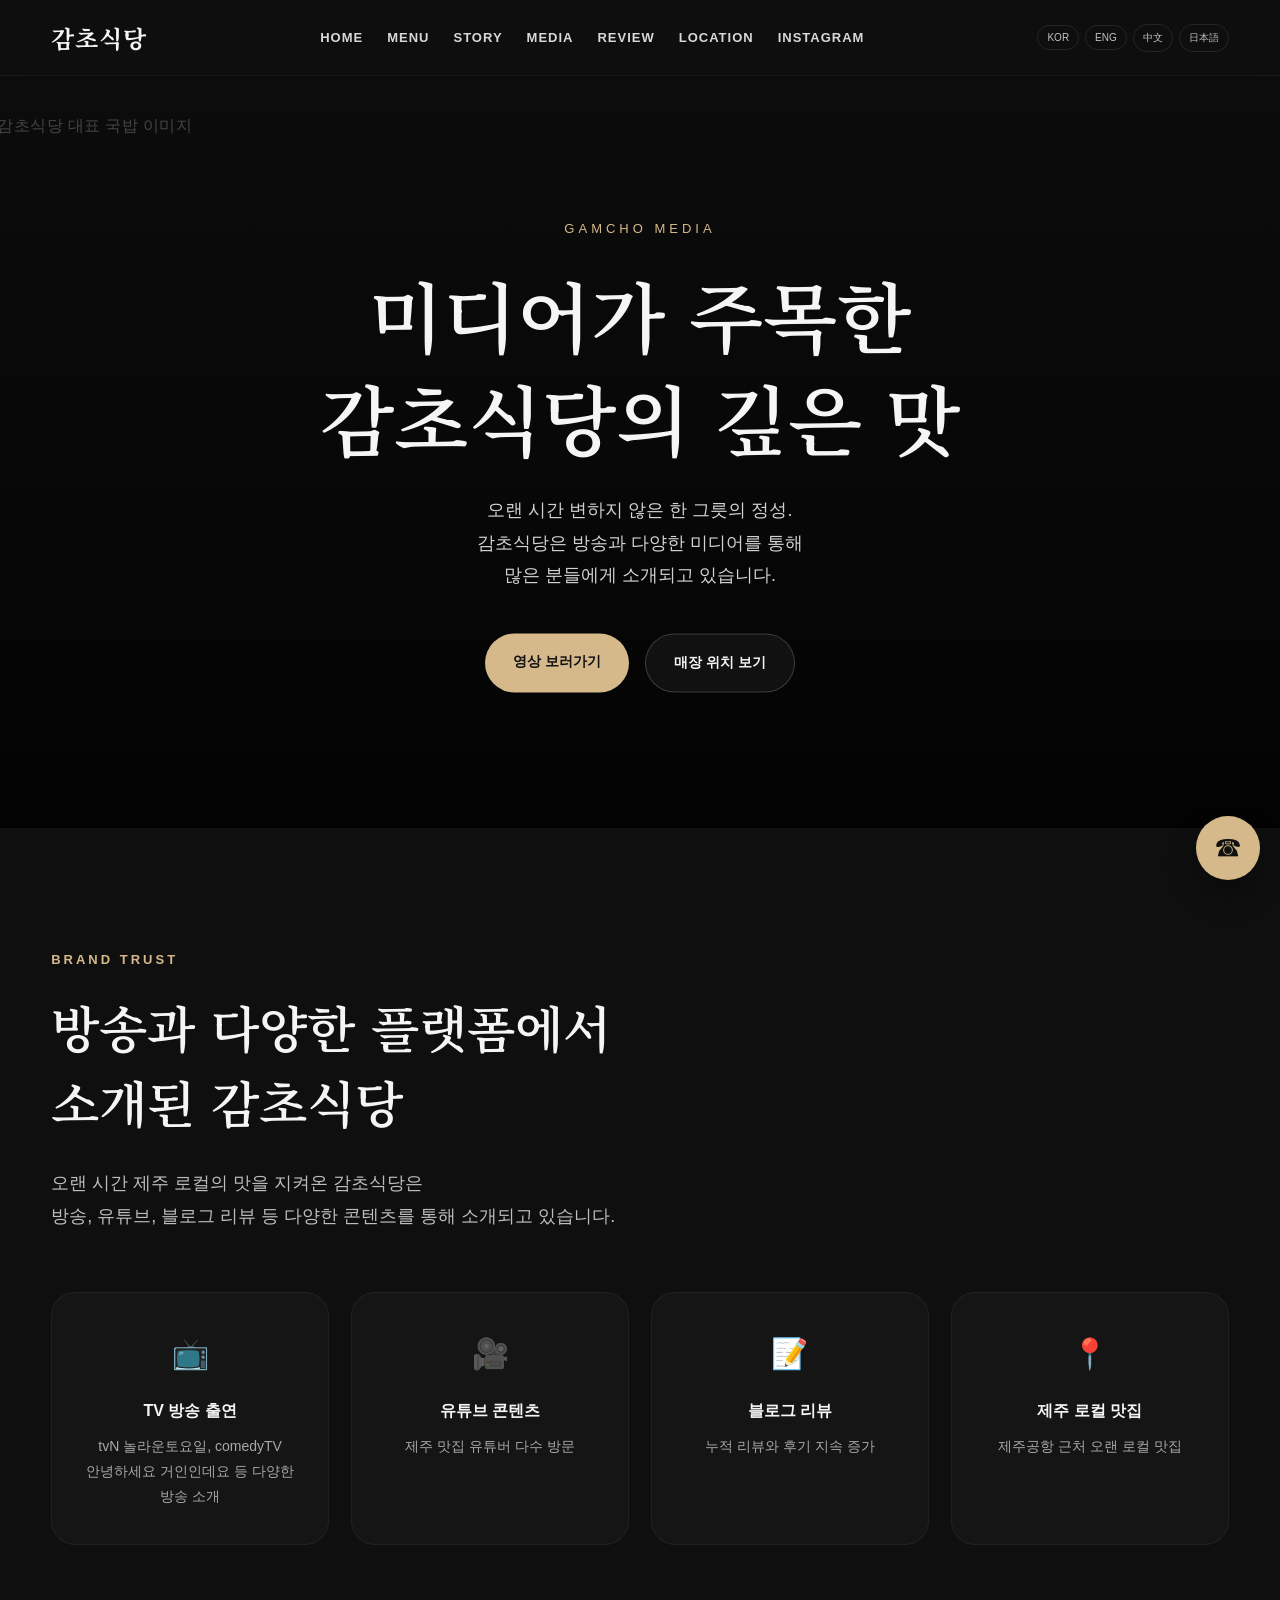
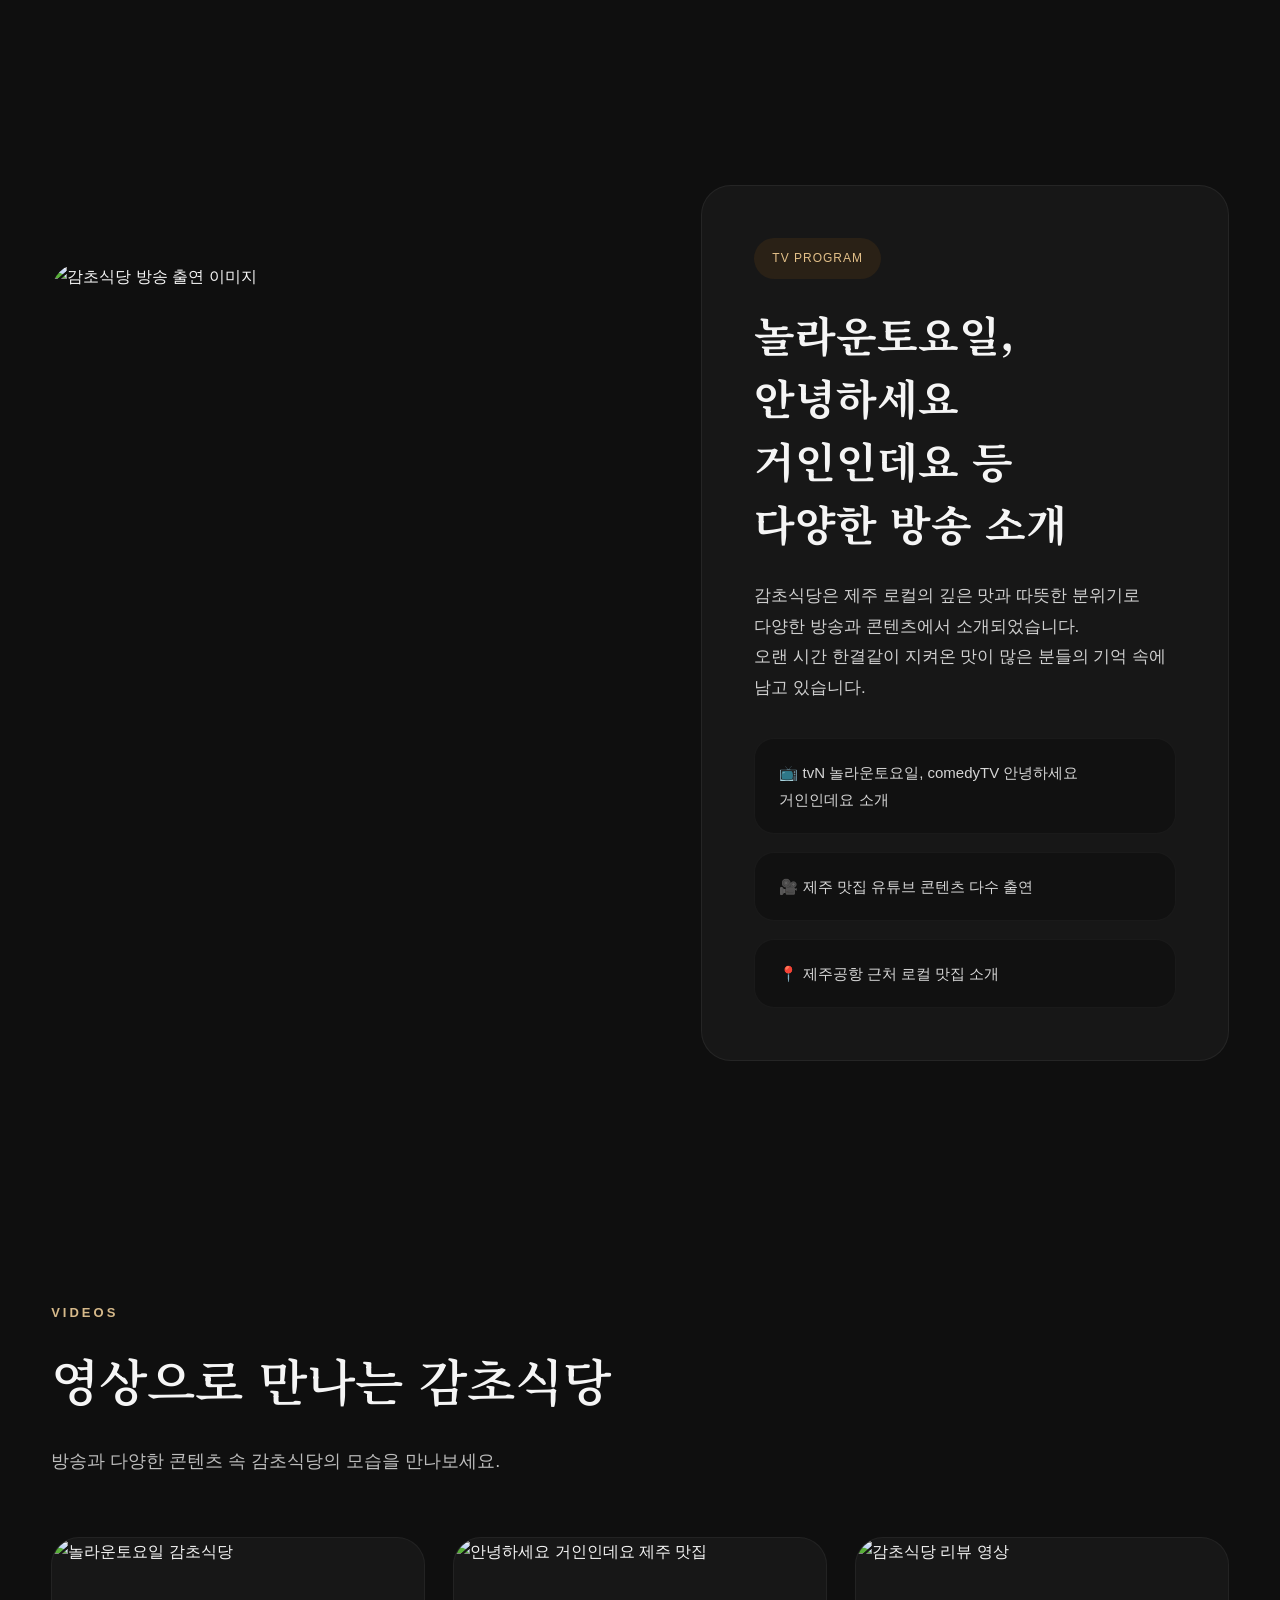
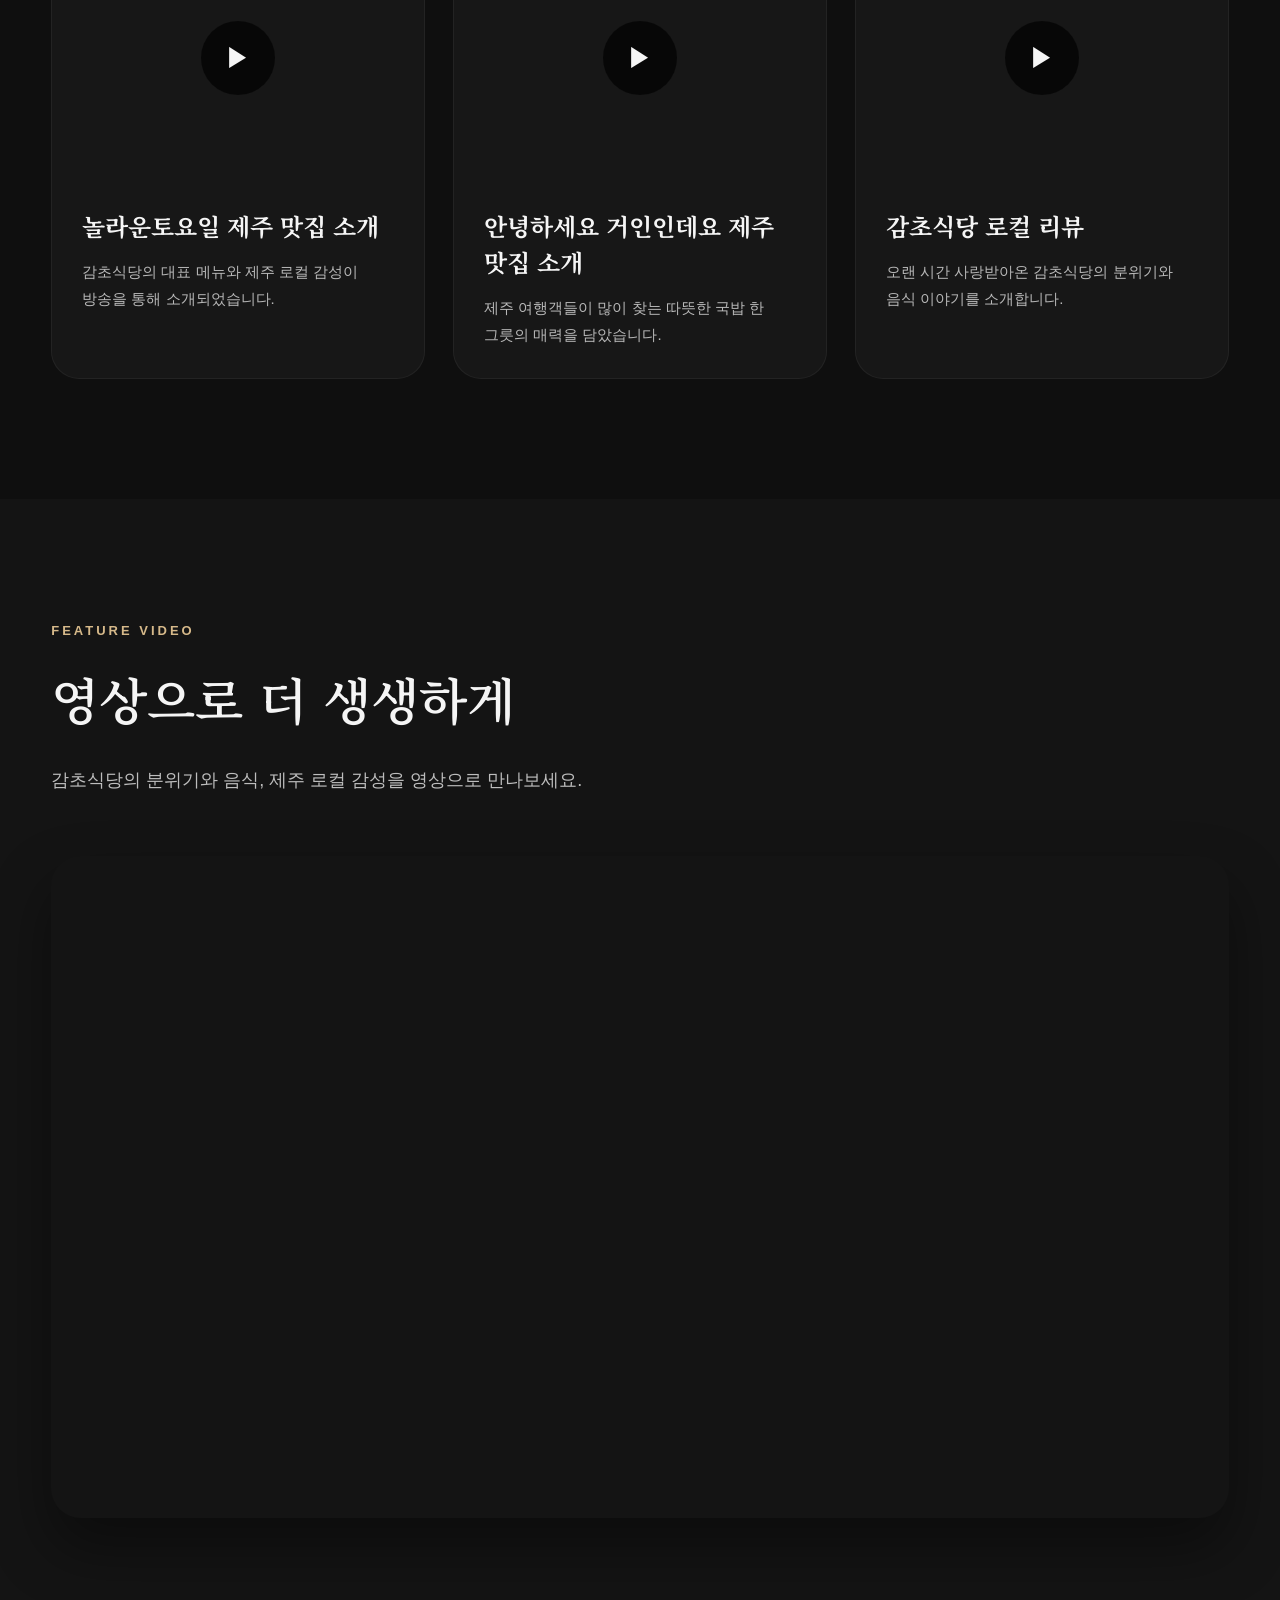
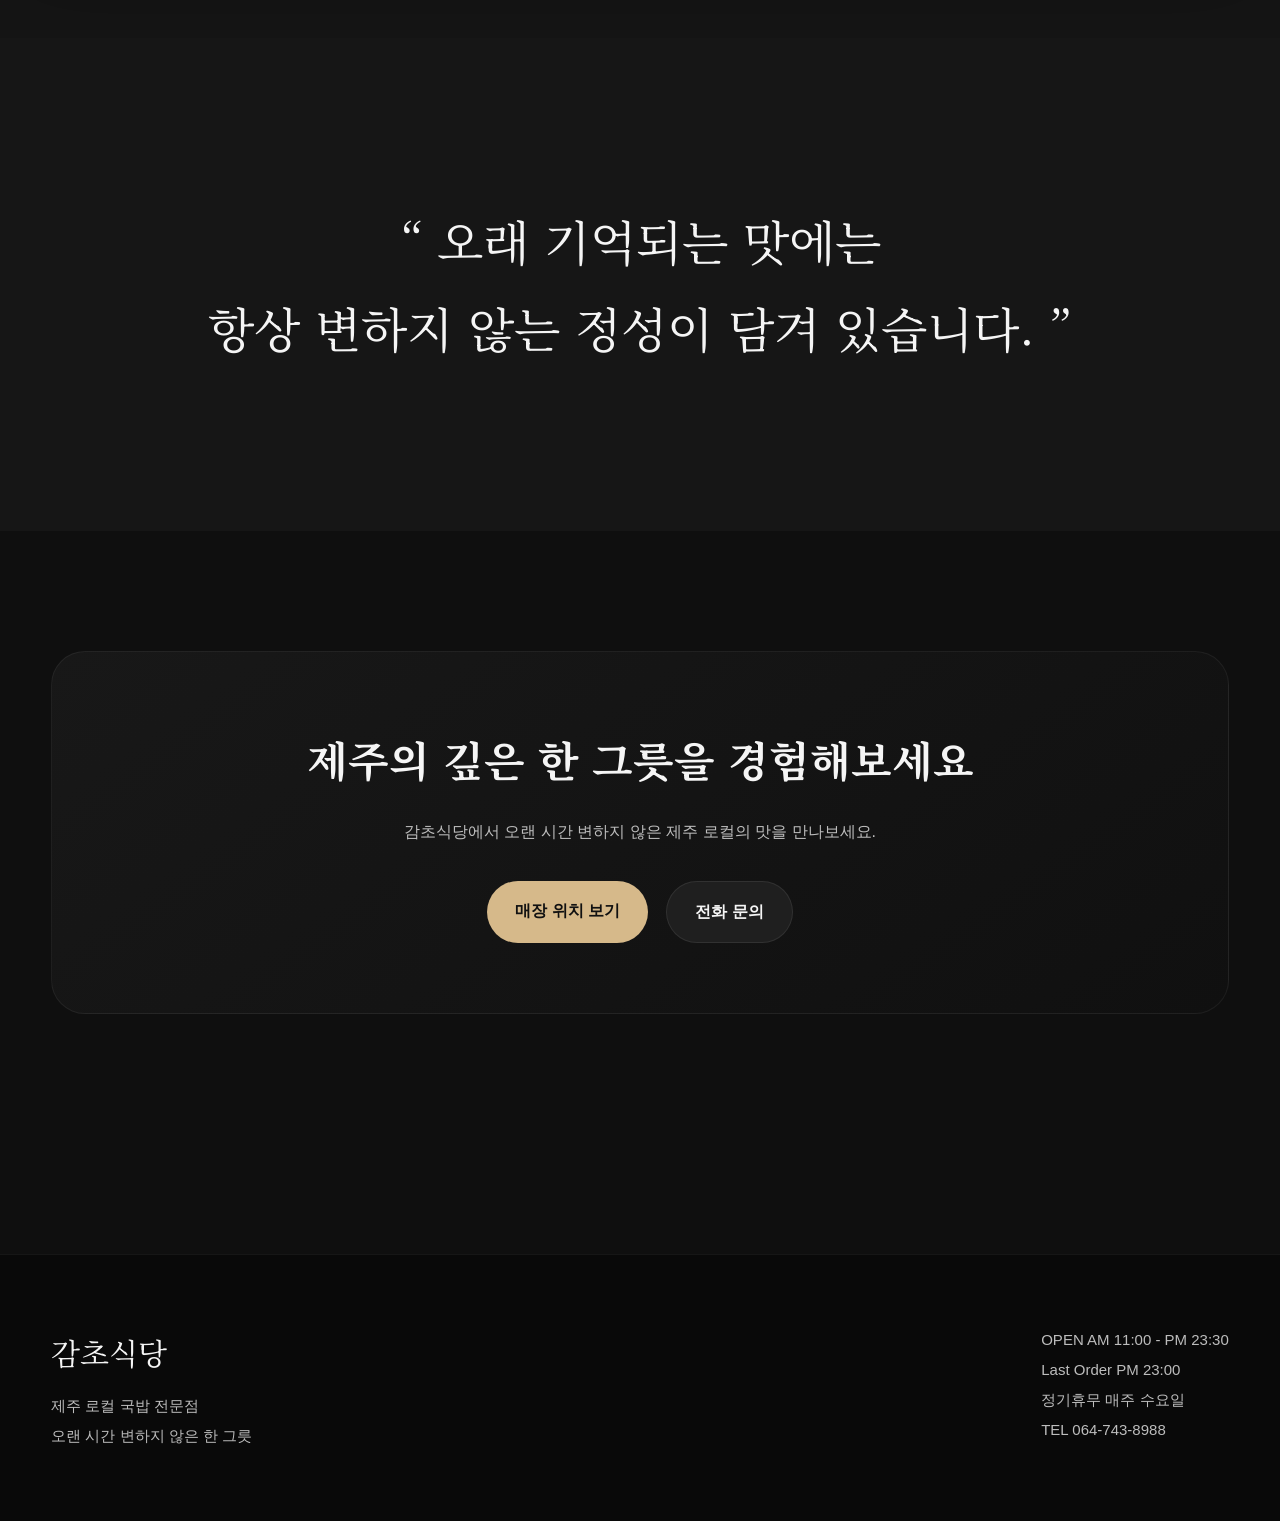
==== broadcast.html @ 68aee67d "Create broadcast.html" ====
<!DOCTYPE html>
<html lang="ko">
<head>
<meta charset="UTF-8" />
<meta name="viewport" content="width=device-width, initial-scale=1.0, viewport-fit=cover" />

<title>감초식당 MEDIA | 방송과 미디어 속 감초식당</title>

<meta name="description" content="놀라운토요일 등 다양한 방송과 미디어에서 소개된 제주 로컬 맛집 감초식당의 이야기를 만나보세요." />
<meta name="keywords" content="감초식당, 제주 맛집, 놀라운토요일 감초식당, 안녕하세요 거인인데요 감초식당, 제주 국밥 맛집, 제주공항 맛집" />
<meta name="robots" content="index, follow" />

<meta property="og:type" content="website" />
<meta property="og:title" content="감초식당 MEDIA" />
<meta property="og:description" content="방송과 미디어가 주목한 감초식당의 깊은 맛" />
<meta property="og:image" content="media-main.jpg" />

<link rel="preconnect" href="https://fonts.googleapis.com">
<link rel="preconnect" href="https://fonts.gstatic.com" crossorigin>

<link href="https://fonts.googleapis.com/css2?family=Noto+Serif+KR:wght@400;500;600;700&family=Pretendard:wght@300;400;500;600;700&display=swap" rel="stylesheet">

<style>

:root{
--bg:#0f0f0f;
--card:#171717;
--text:#f5f5f5;
--sub:#bdbdbd;
--gold:#d6b98a;
--gold-dark:#2a2116;
}

*{
margin:0;
padding:0;
box-sizing:border-box;
}

html{
scroll-behavior:smooth;
-webkit-text-size-adjust:100%;
}

body{
font-family:'Pretendard',sans-serif;
background:var(--bg);
color:var(--text);
line-height:1.8;
overflow-x:hidden;
word-break:keep-all;
}

img{
width:100%;
display:block;
}

a{
text-decoration:none;
color:inherit;
}

.container{
width:min(1180px,92%);
margin:auto;
}

/* HEADER */

header{
position:fixed;
top:0;
left:0;
width:100%;
z-index:999;
background:rgba(15,15,15,0.82);
backdrop-filter:blur(14px);
-webkit-backdrop-filter:blur(14px);
border-bottom:1px solid rgba(255,255,255,0.05);
transition:0.35s;
}

header.scrolled{
background:rgba(0,0,0,0.96);
padding:2px 0;
}

.nav{
display:flex;
justify-content:space-between;
align-items:center;
padding:16px 0;
gap:20px;
transition:0.35s;
}

.logo{
font-family:'Noto Serif KR',serif;
font-size:24px;
font-weight:700;
letter-spacing:1px;
}

.menu{
display:flex;
gap:24px;
flex-wrap:wrap;
justify-content:center;
}

.menu a{
font-size:13px;
font-weight:600;
letter-spacing:1px;
opacity:0.88;
transition:0.3s;
position:relative;
}

.menu a::after{
content:'';
position:absolute;
left:0;
bottom:-6px;
width:0;
height:1px;
background:var(--gold);
transition:0.3s;
}

.menu a:hover{
opacity:1;
}

.menu a:hover::after{
width:100%;
}

/* HERO */

.hero{
position:relative;
height:92svh;
min-height:780px;
overflow:hidden;
}

.hero img{
height:100%;
object-fit:cover;
filter:brightness(0.36);
transform:scale(1.03);
}

.hero-overlay{
position:absolute;
inset:0;
background:
linear-gradient(to bottom, rgba(0,0,0,0.15), rgba(0,0,0,0.78));
}

.hero-text{
position:absolute;
top:55%;
left:50%;
transform:translate(-50%,-50%);
text-align:center;
width:min(92%,900px);
z-index:2;
}

.hero-sub{
font-size:13px;
letter-spacing:4px;
margin-bottom:22px;
color:var(--gold);
}

.hero-title{
font-family:'Noto Serif KR',serif;
font-size:clamp(42px,6vw,82px);
line-height:1.35;
margin-bottom:24px;
font-weight:600;
}

.hero-desc{
font-size:18px;
color:rgba(255,255,255,0.82);
max-width:760px;
margin:auto;
}

.hero-buttons{
display:flex;
justify-content:center;
gap:16px;
margin-top:42px;
flex-wrap:wrap;
}

.hero-btn{
padding:16px 28px;
border-radius:999px;
font-size:14px;
font-weight:600;
transition:0.35s;
}

.hero-btn.primary{
background:var(--gold);
color:#111;
}

.hero-btn.primary:hover{
transform:translateY(-3px);
}

.hero-btn.secondary{
border:1px solid rgba(255,255,255,0.18);
background:rgba(255,255,255,0.05);
}

.hero-btn.secondary:hover{
background:rgba(255,255,255,0.12);
}

/* SECTION */

section{
padding:120px 0;
}

.section-label{
font-size:13px;
letter-spacing:3px;
color:var(--gold);
margin-bottom:18px;
font-weight:600;
}

.section-title{
font-family:'Noto Serif KR',serif;
font-size:clamp(34px,4vw,50px);
line-height:1.5;
margin-bottom:28px;
font-weight:600;
}

.section-desc{
font-size:18px;
color:var(--sub);
max-width:760px;
}

/* TRUST */

.trust-wrap{
margin-top:60px;
display:grid;
grid-template-columns:repeat(4,1fr);
gap:22px;
}

.trust-box{
background:#151515;
border:1px solid rgba(255,255,255,0.05);
border-radius:24px;
padding:34px;
text-align:center;
transition:0.35s;
}

.trust-box:hover{
transform:translateY(-5px);
border-color:rgba(214,185,138,0.28);
}

.trust-logo{
font-size:30px;
margin-bottom:16px;
}

.trust-title{
font-weight:600;
margin-bottom:8px;
}

.trust-text{
font-size:14px;
color:#a8a8a8;
}

/* FEATURE */

.feature-wrap{
display:grid;
grid-template-columns:1.1fr 1fr;
gap:70px;
align-items:center;
}

.feature-image{
overflow:hidden;
border-radius:30px;
}

.feature-image img{
height:720px;
object-fit:cover;
transition:0.5s;
box-shadow:0 30px 60px rgba(0,0,0,0.45);
}

.feature-image:hover img{
transform:scale(1.04);
}

.feature-card{
background:var(--card);
padding:52px;
border-radius:30px;
border:1px solid rgba(255,255,255,0.06);
}

.feature-badge{
display:inline-block;
padding:10px 18px;
border-radius:999px;
background:var(--gold-dark);
color:#e3c089;
font-size:12px;
letter-spacing:1px;
margin-bottom:24px;
}

.feature-title{
font-family:'Noto Serif KR',serif;
font-size:42px;
line-height:1.5;
margin-bottom:26px;
}

.feature-text{
font-size:17px;
color:#cfcfcf;
margin-bottom:34px;
}

.feature-info{
display:flex;
flex-direction:column;
gap:18px;
}

.feature-item{
padding:20px 24px;
background:#111;
border-radius:20px;
font-size:15px;
color:#d6d6d6;
border:1px solid rgba(255,255,255,0.04);
}

/* VIDEO */

.video-grid{
display:grid;
grid-template-columns:repeat(3,1fr);
gap:28px;
margin-top:60px;
}

.video-card{
background:#171717;
border-radius:28px;
overflow:hidden;
transition:0.4s;
border:1px solid rgba(255,255,255,0.05);
position:relative;
}

.video-card:hover{
transform:translateY(-10px);
box-shadow:0 24px 50px rgba(212,175,55,0.14);
}

.video-thumb{
position:relative;
overflow:hidden;
}

.video-thumb img{
height:240px;
object-fit:cover;
transition:0.5s;
}

.video-card:hover .video-thumb img{
transform:scale(1.06);
}

.play-icon{
position:absolute;
top:50%;
left:50%;
transform:translate(-50%,-50%);
width:74px;
height:74px;
border-radius:50%;
background:rgba(0,0,0,0.66);
display:flex;
align-items:center;
justify-content:center;
font-size:26px;
backdrop-filter:blur(4px);
}

.video-content{
padding:30px;
}

.video-title{
font-family:'Noto Serif KR',serif;
font-size:24px;
line-height:1.5;
margin-bottom:14px;
}

.video-text{
font-size:15px;
color:#b8b8b8;
}

/* YOUTUBE */

.youtube-section{
background:#141414;
}

.youtube-frame{
position:relative;
padding-top:56.25%;
height:0;
overflow:hidden;
margin-top:60px;
border-radius:30px;
box-shadow:0 30px 60px rgba(0,0,0,0.4);
}

.youtube-frame iframe{
position:absolute;
top:0;
left:0;
width:100%;
height:100%;
border:0;
display:block;
}

/* QUOTE */

.quote{
background:#161616;
text-align:center;
padding:160px 20px;
}

.quote p{
font-family:'Noto Serif KR',serif;
font-size:clamp(28px,4vw,48px);
line-height:1.8;
max-width:980px;
margin:auto;
}

/* CTA */

.cta{
text-align:center;
}

.cta-box{
background:linear-gradient(145deg,#181818,#101010);
padding:70px 40px;
border-radius:34px;
border:1px solid rgba(255,255,255,0.06);
}

.cta-title{
font-family:'Noto Serif KR',serif;
font-size:42px;
margin-bottom:20px;
}

.cta-text{
color:#bdbdbd;
margin-bottom:34px;
}

.cta-buttons{
display:flex;
justify-content:center;
gap:18px;
flex-wrap:wrap;
}

.cta-btn{
padding:16px 28px;
border-radius:999px;
font-weight:600;
transition:0.35s;
}

.cta-btn.gold{
background:var(--gold);
color:#111;
}

.cta-btn.dark{
background:#1f1f1f;
border:1px solid rgba(255,255,255,0.08);
}

.cta-btn:hover{
transform:translateY(-4px);
}

/* FOOTER */

footer{
background:#090909;
padding:70px 0;
margin-top:120px;
border-top:1px solid rgba(255,255,255,0.05);
}

.footer-inner{
display:flex;
justify-content:space-between;
gap:40px;
flex-wrap:wrap;
}

.footer-logo{
font-family:'Noto Serif KR',serif;
font-size:30px;
margin-bottom:12px;
}

.footer-info{
font-size:15px;
line-height:2;
color:#bdbdbd;
}

/* FLOAT */

.floating-call{
position:fixed;
right:20px;
bottom:20px;
z-index:1000;
width:64px;
height:64px;
border-radius:50%;
background:var(--gold);
color:#111;
display:flex;
align-items:center;
justify-content:center;
font-size:28px;
box-shadow:0 14px 30px rgba(0,0,0,0.35);
transition:0.35s;
}

.floating-call:hover{
transform:translateY(-4px);
}

/* TABLET */

@media(max-width:1024px){

.feature-wrap{
grid-template-columns:1fr;
}

.feature-image img{
height:520px;
}

.video-grid{
grid-template-columns:1fr;
}

.trust-wrap{
grid-template-columns:1fr 1fr;
}

}

/* MOBILE */

@media(max-width:768px){

.nav{
flex-direction:column;
gap:14px;
padding:14px 0;
}

.menu{
gap:14px;
}

.menu a{
font-size:11px;
}

.hero{
min-height:680px;
}

.hero-title{
font-size:42px;
}

.hero-desc{
font-size:15px;
line-height:1.8;
}

.hero-buttons{
margin-top:32px;
}

.hero-btn{
width:100%;
max-width:260px;
}

section{
padding:90px 0;
}

.section-desc{
font-size:16px;
}

.feature-card{
padding:34px 28px;
}

.feature-title{
font-size:34px;
}

.feature-text{
font-size:16px;
}

.feature-image img{
height:380px;
}

.video-thumb img{
height:220px;
}

.video-content{
padding:24px;
}

.video-title{
font-size:22px;
}

.quote{
padding:110px 20px;
}

.quote p{
font-size:26px;
}

.footer-inner{
flex-direction:column;
}

.trust-wrap{
grid-template-columns:1fr;
}

.cta-title{
font-size:30px;
}

}


.media-language{display:flex;gap:6px;align-items:center;flex-wrap:wrap}
.media-language button{border:1px solid rgba(255,255,255,.12);background:transparent;color:#fff;padding:6px 9px;border-radius:999px;font-size:10px;cursor:pointer;opacity:.75}
.media-language button.active,.media-language button:hover{opacity:1;border-color:var(--gold);color:var(--gold)}
@media(max-width:768px){.media-language{justify-content:center}}

</style>
</head>

<body>

<header id="header">

<div class="container nav">

<div class="logo">감초식당</div>

<nav class="menu">
<a href="index.html">HOME</a>
<a href="menu.html">MENU</a>
<a href="story.html">STORY</a>
<a href="broadcast.html">MEDIA</a>
<a href="review.html">REVIEW</a>
<a href="location.html">LOCATION</a>
<a href="instagram.html">INSTAGRAM</a>
</nav>
      <div class="media-language" aria-label="Language selector">
        <button type="button" data-lang="ko">KOR</button>
        <button type="button" data-lang="en">ENG</button>
        <button type="button" data-lang="zh">中文</button>
        <button type="button" data-lang="ja">日本語</button>
      </div>

</div>

</header>

<!-- HERO -->

<section class="hero">

<img src="media-main.jpg" alt="감초식당 대표 국밥 이미지" loading="eager">

<div class="hero-overlay"></div>

<div class="hero-text">

<div class="hero-sub" data-i18n="hero.sub">GAMCHO MEDIA</div>

<h1 class="hero-title" data-i18n="hero.title">미디어가 주목한<br>감초식당의 깊은 맛</h1>

<p class="hero-desc" data-i18n="hero.desc">오랜 시간 변하지 않은 한 그릇의 정성.<br>감초식당은 방송과 다양한 미디어를 통해<br>많은 분들에게 소개되고 있습니다.</p>

<div class="hero-buttons">
<a href="#videos" class="hero-btn primary" data-i18n="hero.video">영상 보러가기</a>
<a href="location.html" class="hero-btn secondary" data-i18n="common.location">매장 위치 보기</a>
</div>

</div>

</section>

<!-- TRUST -->

<section>

<div class="container">

<div class="section-label" data-i18n="trust.label">BRAND TRUST</div>

<h2 class="section-title" data-i18n="trust.title">방송과 다양한 플랫폼에서<br>소개된 감초식당</h2>

<p class="section-desc" data-i18n="trust.desc">오랜 시간 제주 로컬의 맛을 지켜온 감초식당은<br>방송, 유튜브, 블로그 리뷰 등 다양한 콘텐츠를 통해 소개되고 있습니다.</p>

<div class="trust-wrap">

<div class="trust-box">
<div class="trust-logo">📺</div>
<div class="trust-title" data-i18n="trust.tv.title">TV 방송 출연</div>
<div class="trust-text" data-i18n="trust.tv.text">
tvN 놀라운토요일, comedyTV 안녕하세요 거인인데요 등 다양한 방송 소개
</div>
</div>

<div class="trust-box">
<div class="trust-logo">🎥</div>
<div class="trust-title" data-i18n="trust.youtube.title">유튜브 콘텐츠</div>
<div class="trust-text" data-i18n="trust.youtube.text">
제주 맛집 유튜버 다수 방문
</div>
</div>

<div class="trust-box">
<div class="trust-logo">📝</div>
<div class="trust-title" data-i18n="trust.blog.title">블로그 리뷰</div>
<div class="trust-text" data-i18n="trust.blog.text">
누적 리뷰와 후기 지속 증가
</div>
</div>

<div class="trust-box">
<div class="trust-logo">📍</div>
<div class="trust-title" data-i18n="trust.local.title">제주 로컬 맛집</div>
<div class="trust-text" data-i18n="trust.local.text">
제주공항 근처 오랜 로컬 맛집
</div>
</div>

</div>
</div>
</section>

<!-- FEATURE -->

<section>

<div class="container feature-wrap">

<div class="feature-image">
<img src="media-feature.jpg" alt="감초식당 방송 출연 이미지" loading="lazy">
</div>

<div class="feature-card">

<div class="feature-badge" data-i18n="feature.badge">TV PROGRAM</div>

<h2 class="feature-title" data-i18n="feature.title">놀라운토요일, 안녕하세요 거인인데요 등<br>다양한 방송 소개</h2>

<p class="feature-text" data-i18n="feature.text">감초식당은 제주 로컬의 깊은 맛과 따뜻한 분위기로<br>다양한 방송과 콘텐츠에서 소개되었습니다.<br>오랜 시간 한결같이 지켜온 맛이 많은 분들의 기억 속에 남고 있습니다.</p>

<div class="feature-info">

<div class="feature-item" data-i18n="feature.item1">
📺 tvN 놀라운토요일, comedyTV 안녕하세요 거인인데요 소개
</div>

<div class="feature-item" data-i18n="feature.item2">
🎥 제주 맛집 유튜브 콘텐츠 다수 출연
</div>

<div class="feature-item" data-i18n="feature.item3">
📍 제주공항 근처 로컬 맛집 소개
</div>

</div>

</div>

</div>

</section>

<!-- VIDEOS -->

<section id="videos">

<div class="container">

<div class="section-label" data-i18n="videos.label">VIDEOS</div>

<h2 class="section-title" data-i18n="videos.title">영상으로 만나는 감초식당</h2>

<p class="section-desc" data-i18n="videos.desc">방송과 다양한 콘텐츠 속 감초식당의 모습을 만나보세요.</p>

<div class="video-grid">

<a href="https://www.youtube.com/watch?v=ExxlbZ2jPpc" target="_blank" class="video-card">

<div class="video-thumb">

<img src="video1.jpg" alt="놀라운토요일 감초식당" loading="lazy">

<div class="play-icon">▶</div>

</div>

<div class="video-content">

<h3 class="video-title" data-i18n="video1.title">놀라운토요일 제주 맛집 소개</h3>

<p class="video-text" data-i18n="video1.text">
감초식당의 대표 메뉴와 제주 로컬 감성이 방송을 통해 소개되었습니다.
</p>

</div>

</a>

<a href="https://www.youtube.com/watch?v=UrKhox4uwpg&list=PLHAtcbuTm_o1t4ZnB8x2N9DJycZl45Nld&index=14" target="_blank" class="video-card">

<div class="video-thumb">

<img src="video2.jpg" alt="안녕하세요 거인인데요 제주 맛집" loading="lazy">

<div class="play-icon">▶</div>

</div>

<div class="video-content">

<h3 class="video-title" data-i18n="video2.title">안녕하세요 거인인데요 제주 맛집 소개</h3>

<p class="video-text" data-i18n="video2.text">
제주 여행객들이 많이 찾는 따뜻한 국밥 한 그릇의 매력을 담았습니다.
</p>

</div>

</a>

<a href="https://www.instagram.com/p/DTylWn0kywN/" target="_blank" class="video-card">

<div class="video-thumb">

<img src="video3.jpg" alt="감초식당 리뷰 영상" loading="lazy">

<div class="play-icon">▶</div>

</div>

<div class="video-content">

<h3 class="video-title" data-i18n="video3.title">감초식당 로컬 리뷰</h3>

<p class="video-text" data-i18n="video3.text">
오랜 시간 사랑받아온 감초식당의 분위기와 음식 이야기를 소개합니다.
</p>

</div>

</a>

</div>

</div>

</section>

<!-- YOUTUBE -->

<section class="youtube-section">

<div class="container">

<div class="section-label" data-i18n="featured.label">FEATURE VIDEO</div>

<h2 class="section-title" data-i18n="featured.title">영상으로 더 생생하게</h2>

<p class="section-desc" data-i18n="featured.desc">감초식당의 분위기와 음식, 제주 로컬 감성을 영상으로 만나보세요.</p>

<div class="youtube-frame">

<iframe
src="https://www.youtube.com/embed/wMUuKYlBaak"
title="감초식당 영상"
allow="accelerometer; autoplay; clipboard-write; encrypted-media; gyroscope; picture-in-picture; web-share"
referrerpolicy="strict-origin-when-cross-origin"
allowfullscreen
loading="lazy">
</iframe>

</div>

</div>

</section>

<!-- QUOTE -->

<section class="quote">

<p>
<span data-i18n="quote">“ 오래 기억되는 맛에는<br>항상 변하지 않는 정성이 담겨 있습니다. ”</span>
</p>

</section>

<!-- CTA -->

<section class="cta">

<div class="container">

<div class="cta-box">

<h2 class="cta-title" data-i18n="cta.title">제주의 깊은 한 그릇을 경험해보세요</h2>

<p class="cta-text" data-i18n="cta.text">감초식당에서 오랜 시간 변하지 않은 제주 로컬의 맛을 만나보세요.</p>

<div class="cta-buttons">

<a href="location.html" class="cta-btn gold" data-i18n="common.location">
매장 위치 보기
</a>

<a href="tel:0647438988" class="cta-btn dark" data-i18n="common.call">
전화 문의
</a>

</div>

</div>

</div>

</section>

<!-- FOOTER -->

<footer>

<div class="container footer-inner">

<div>

<div class="footer-logo">
감초식당
</div>

<div class="footer-info" data-i18n="footer.description">
제주 로컬 국밥 전문점<br>
오랜 시간 변하지 않은 한 그릇
</div>

</div>

<div class="footer-info" data-i18n="footer.hours">
OPEN AM 11:00 - PM 23:30<br>
Last Order PM 23:00 <br>
정기휴무 매주 수요일<br>
TEL 064-743-8988

</div>

</div>

</footer>

<!-- FLOATING CALL -->

<a href="tel:0647438988" class="floating-call">
☎
</a>

<script src="js/broadcast.js"></script>
<script>

window.addEventListener('scroll',()=>{

const header=document.getElementById('header');

header.classList.toggle('scrolled',window.scrollY>30);

});

</script>

</body>
</html>
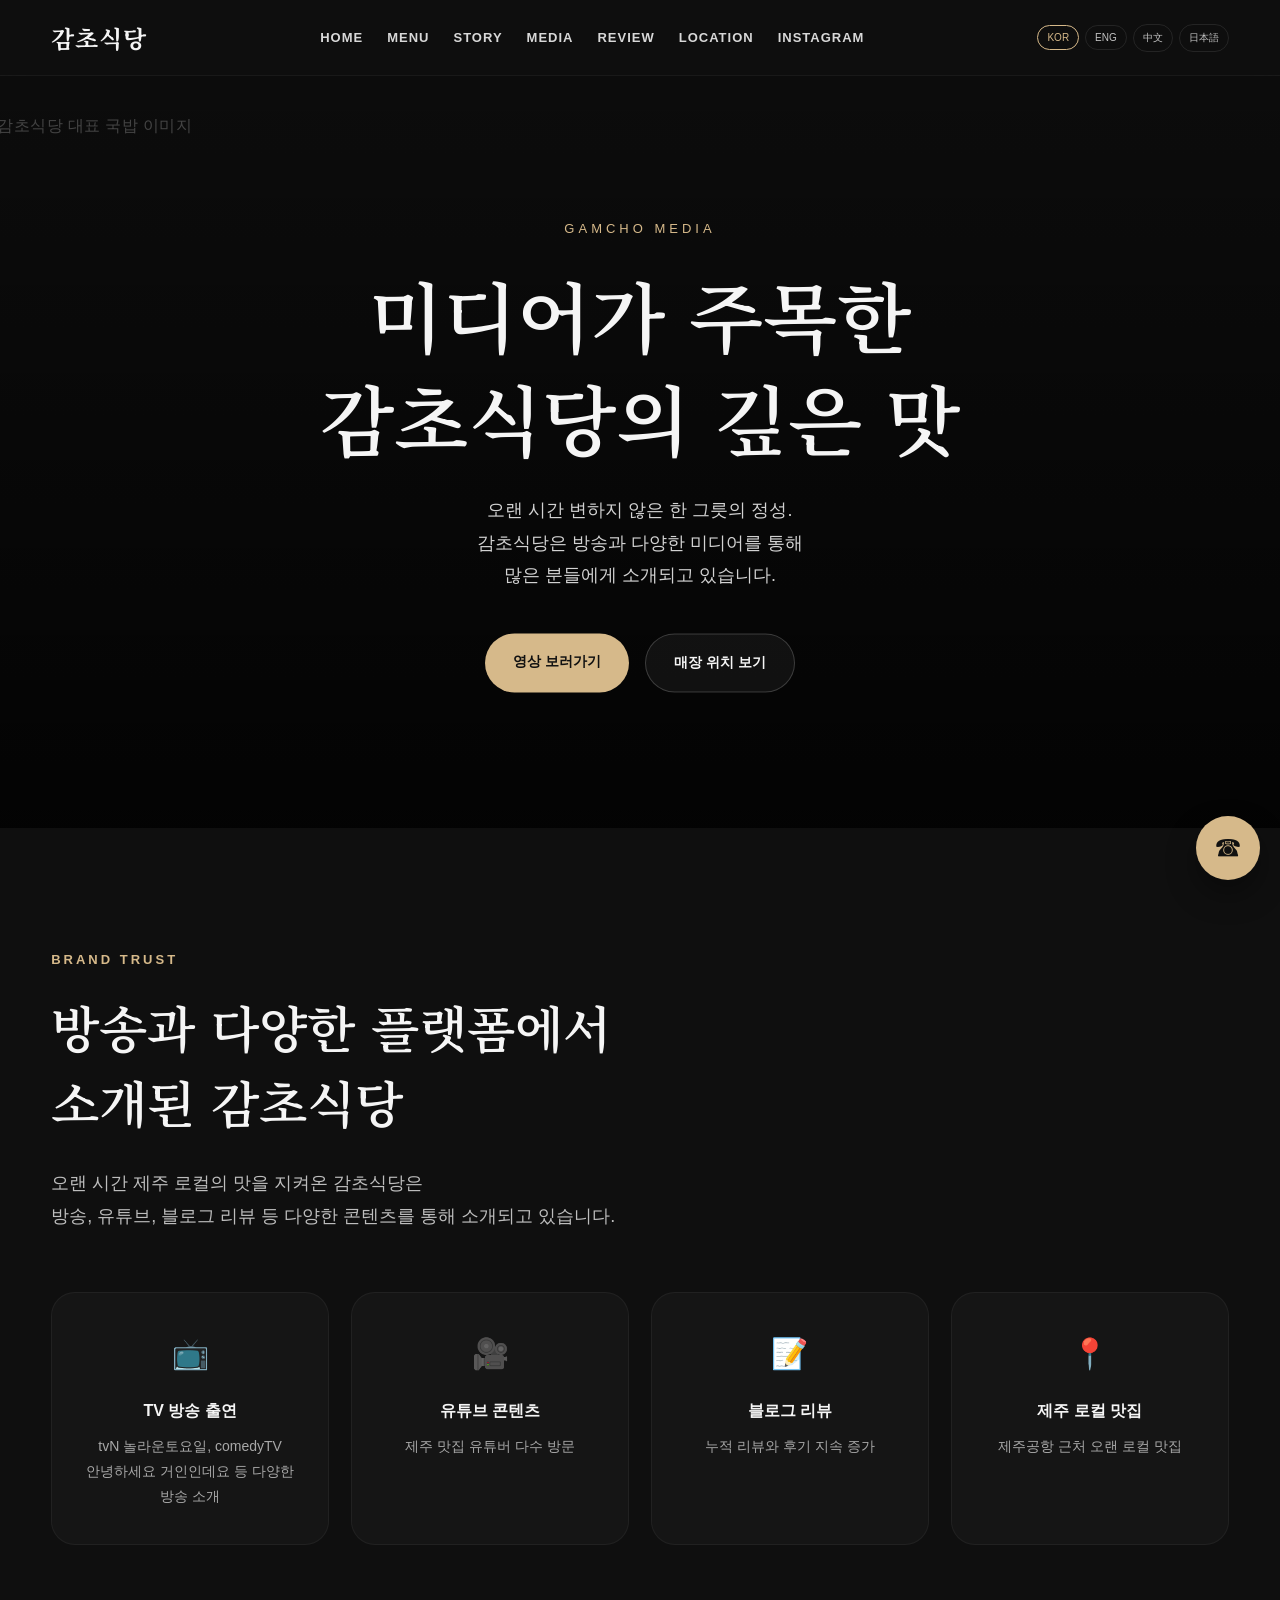
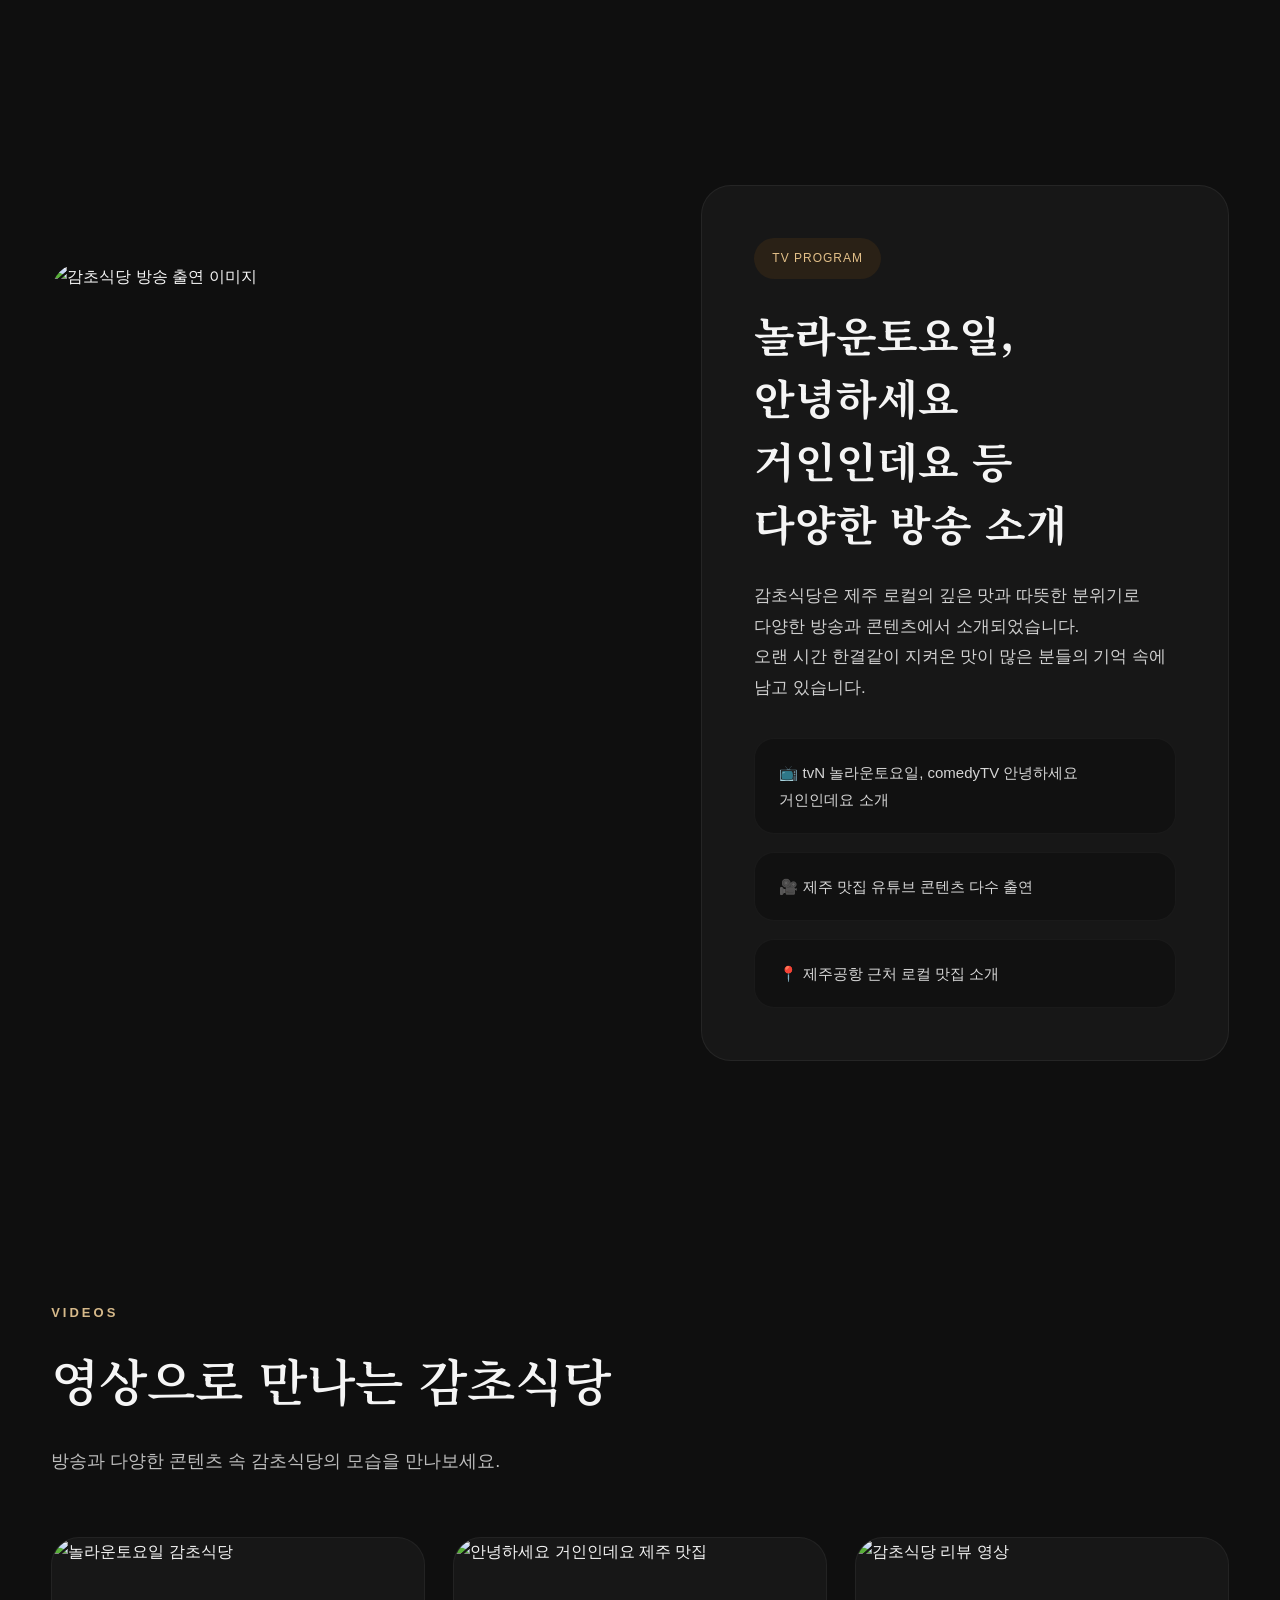
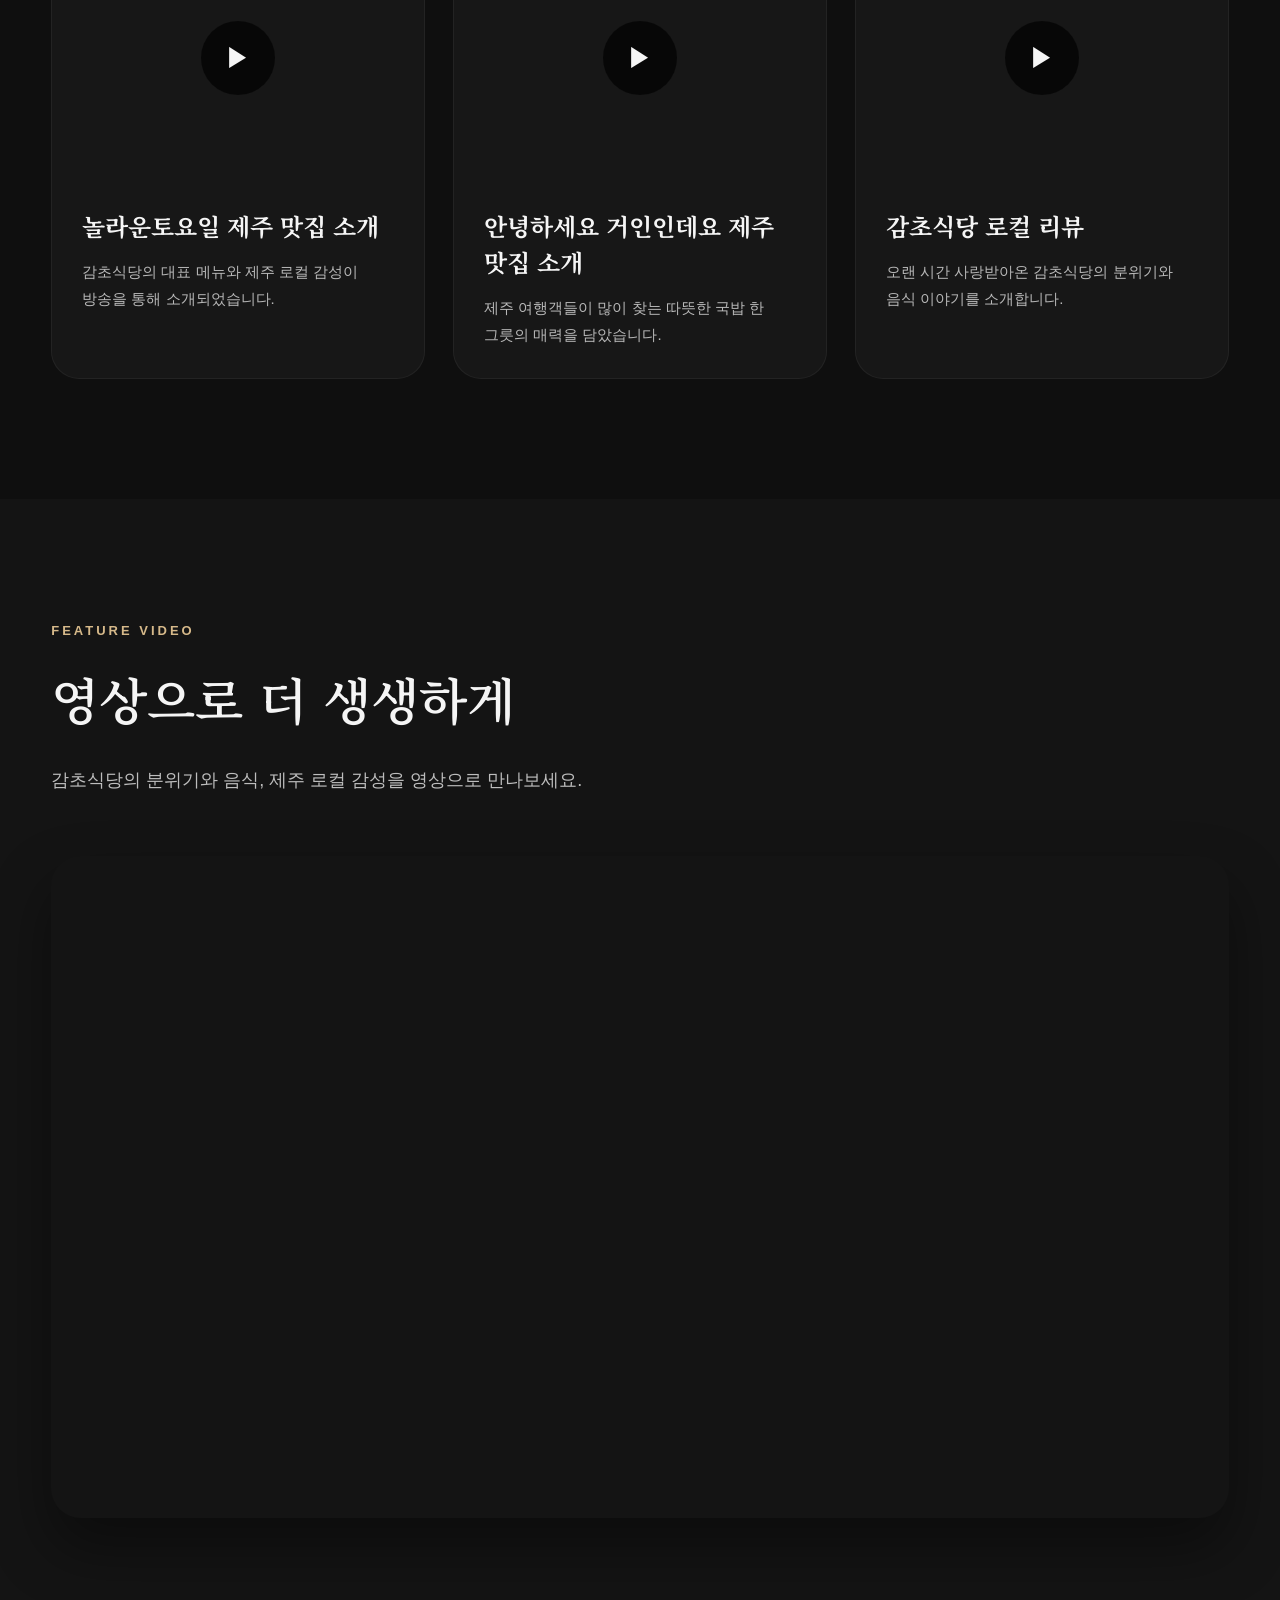
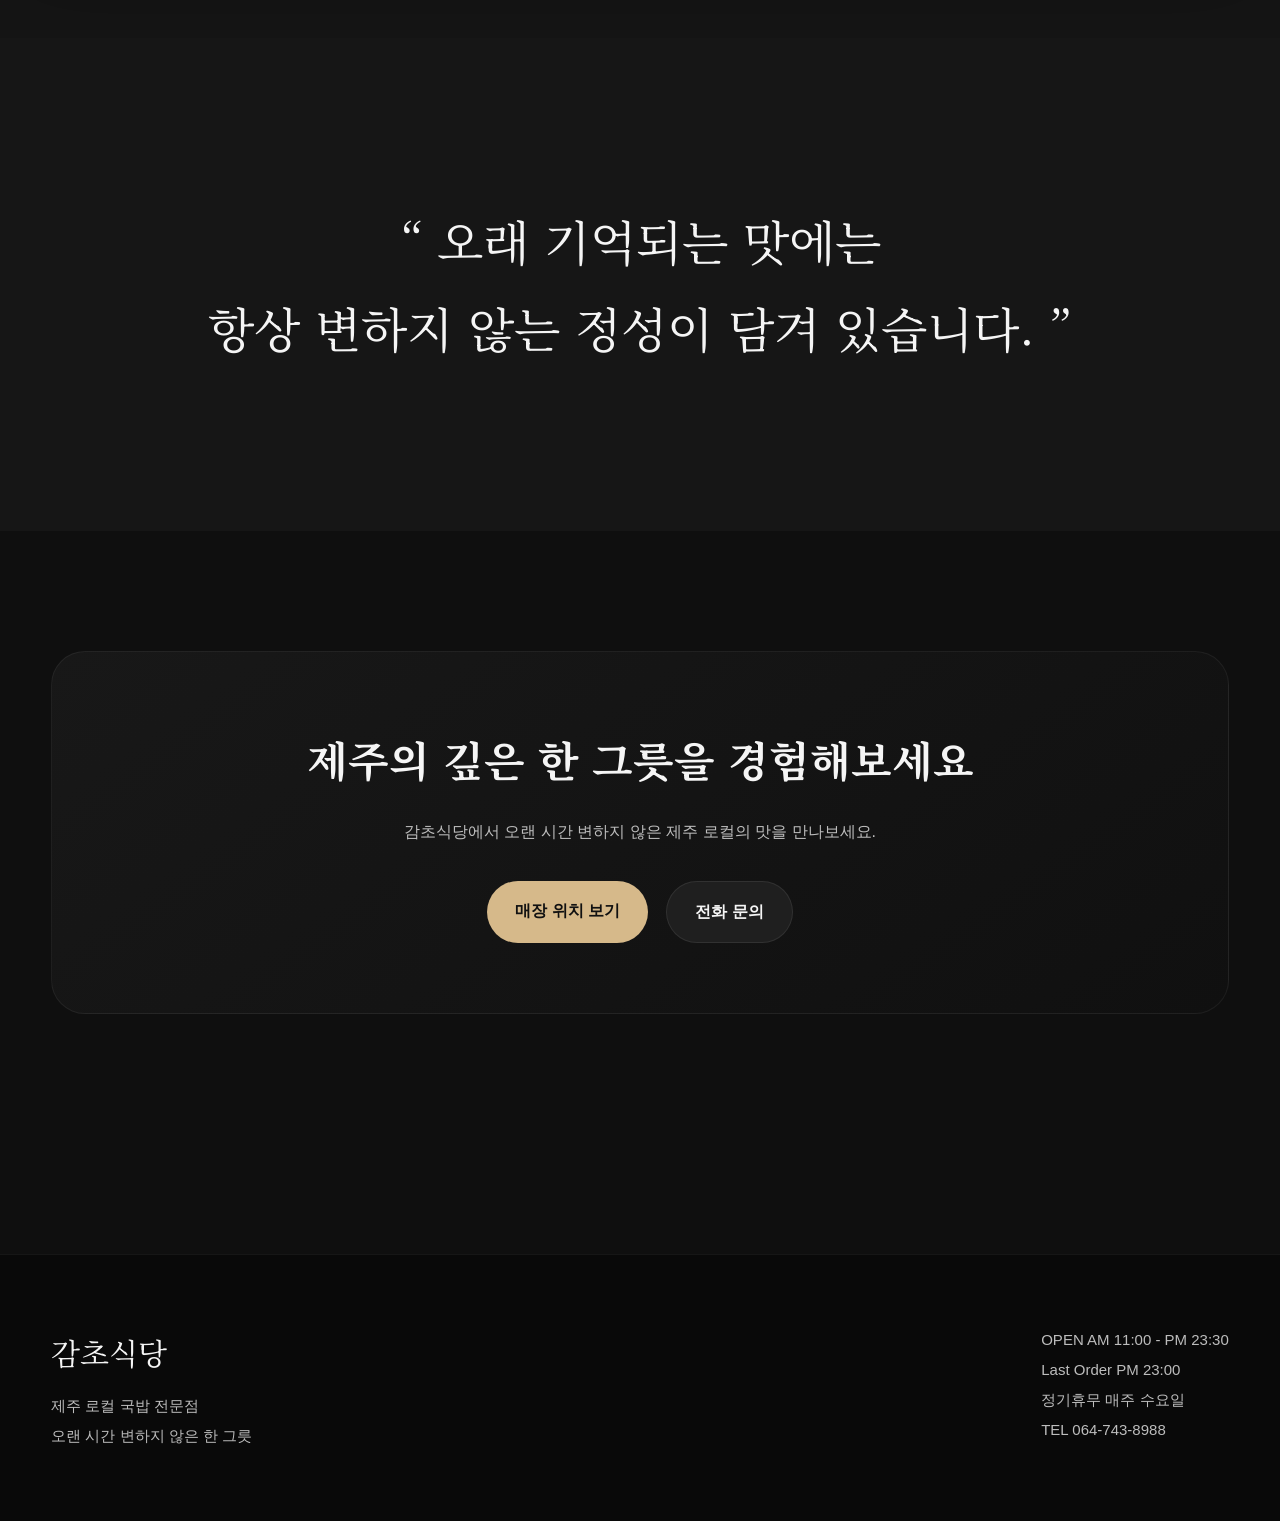
==== commit f4f96307: "Update broadcast.html" ====
--- a/broadcast.html
+++ b/broadcast.html
@@ -1043,6 +1043,7 @@
 ☎
 </a>
 
+<script src="data/broadcast-data.js"></script>
 <script src="js/broadcast.js"></script>
 <script>
 
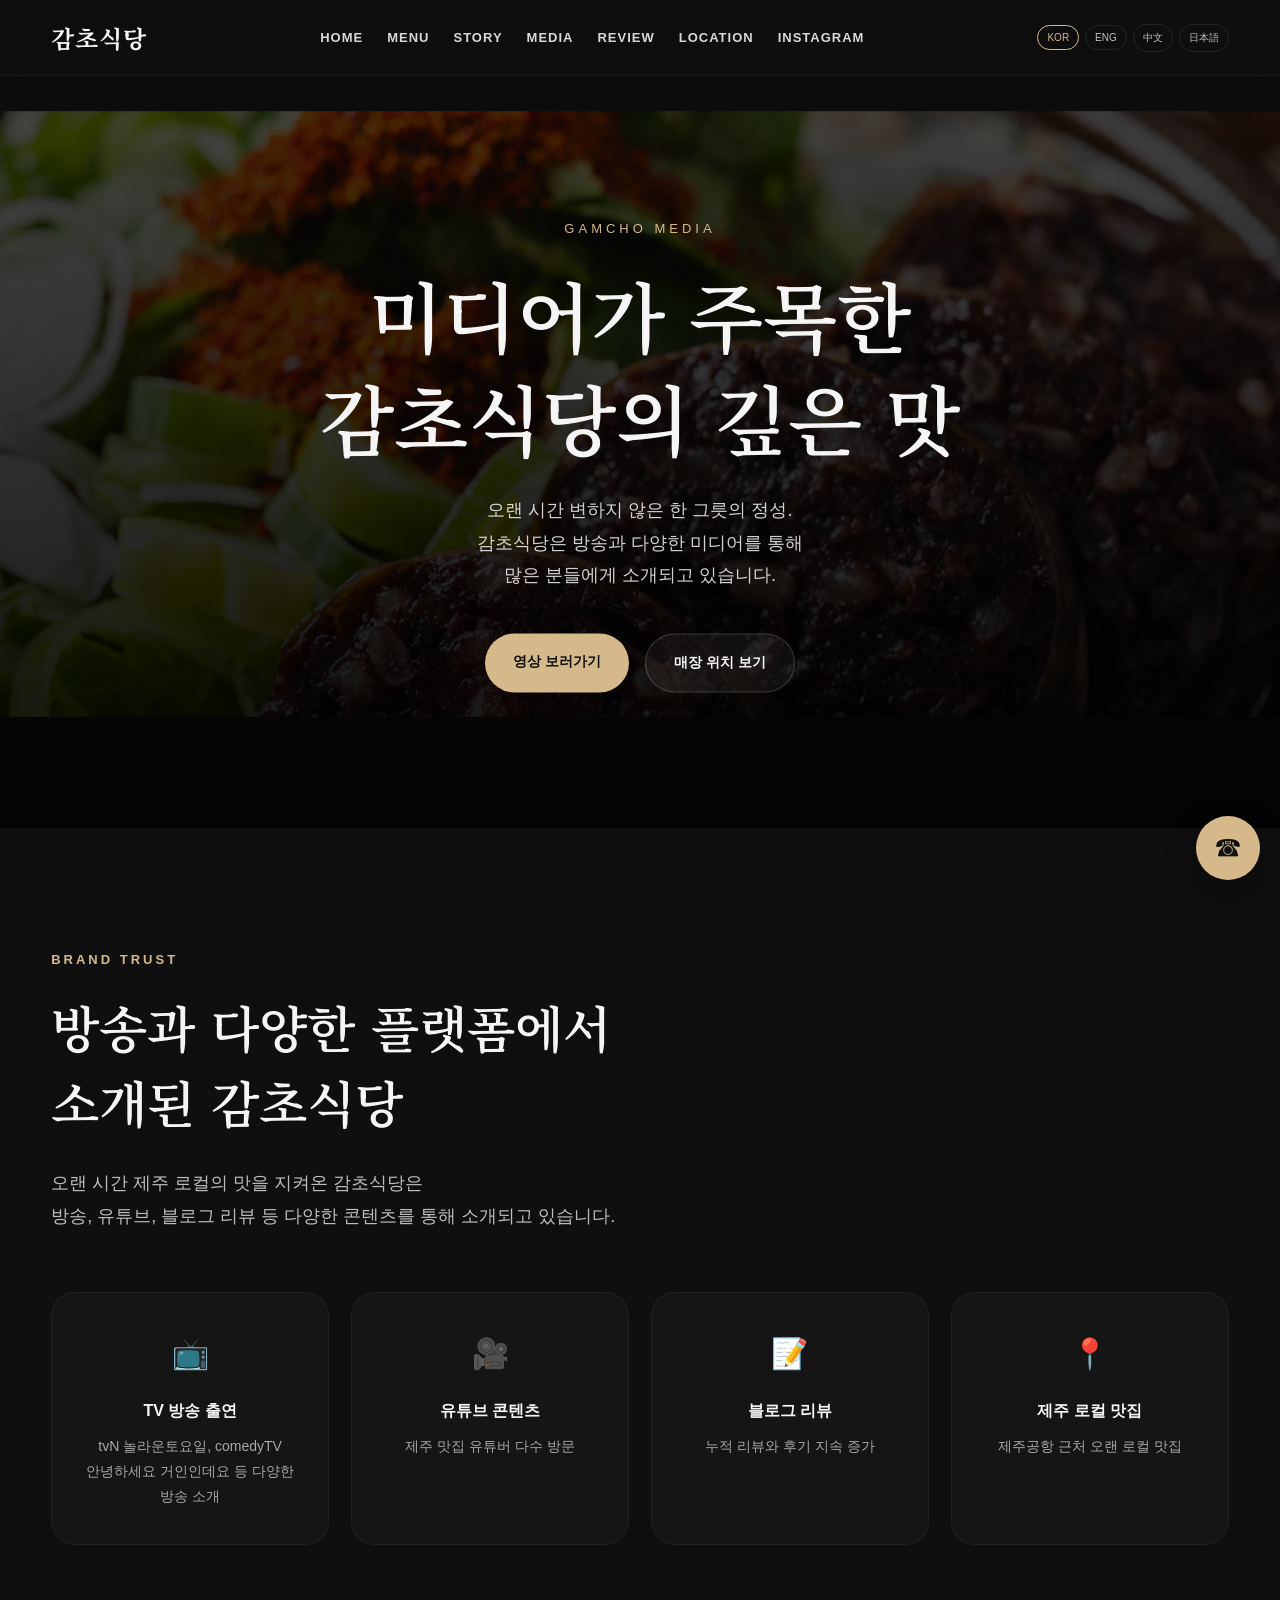
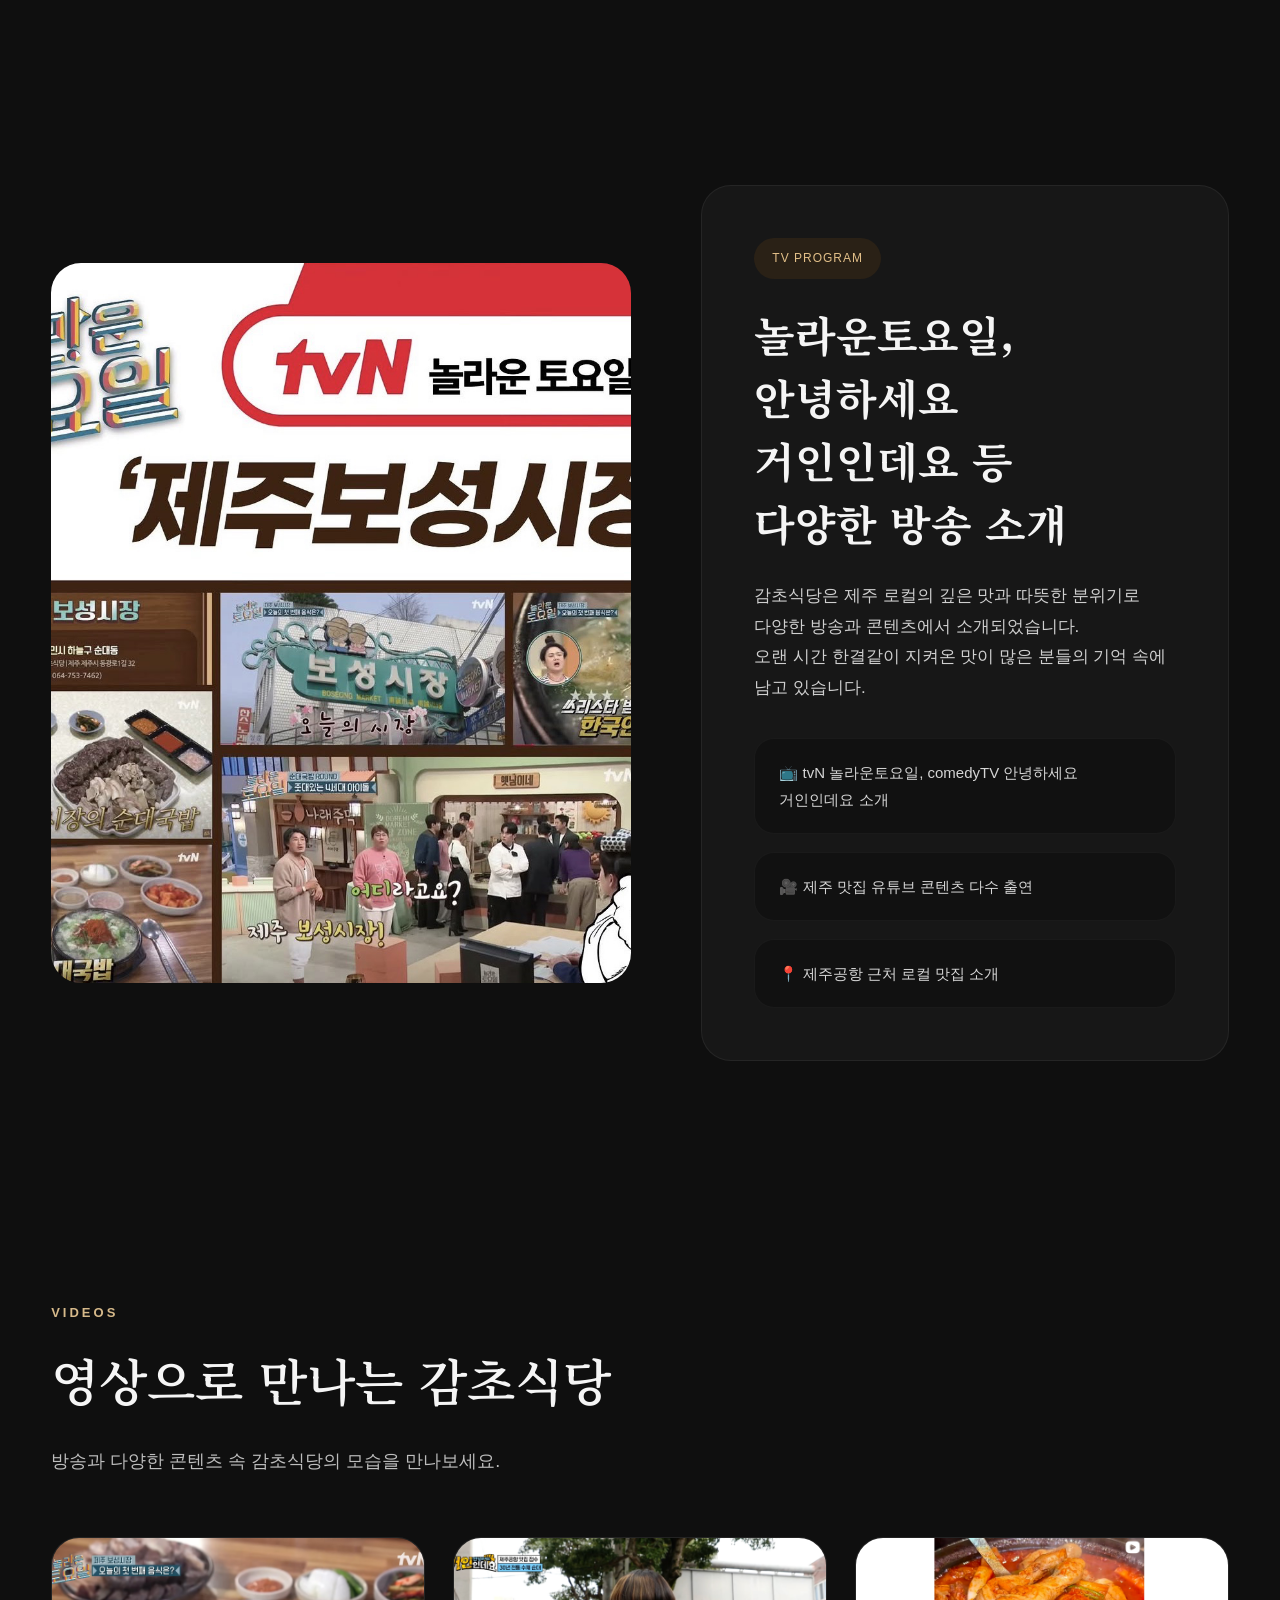
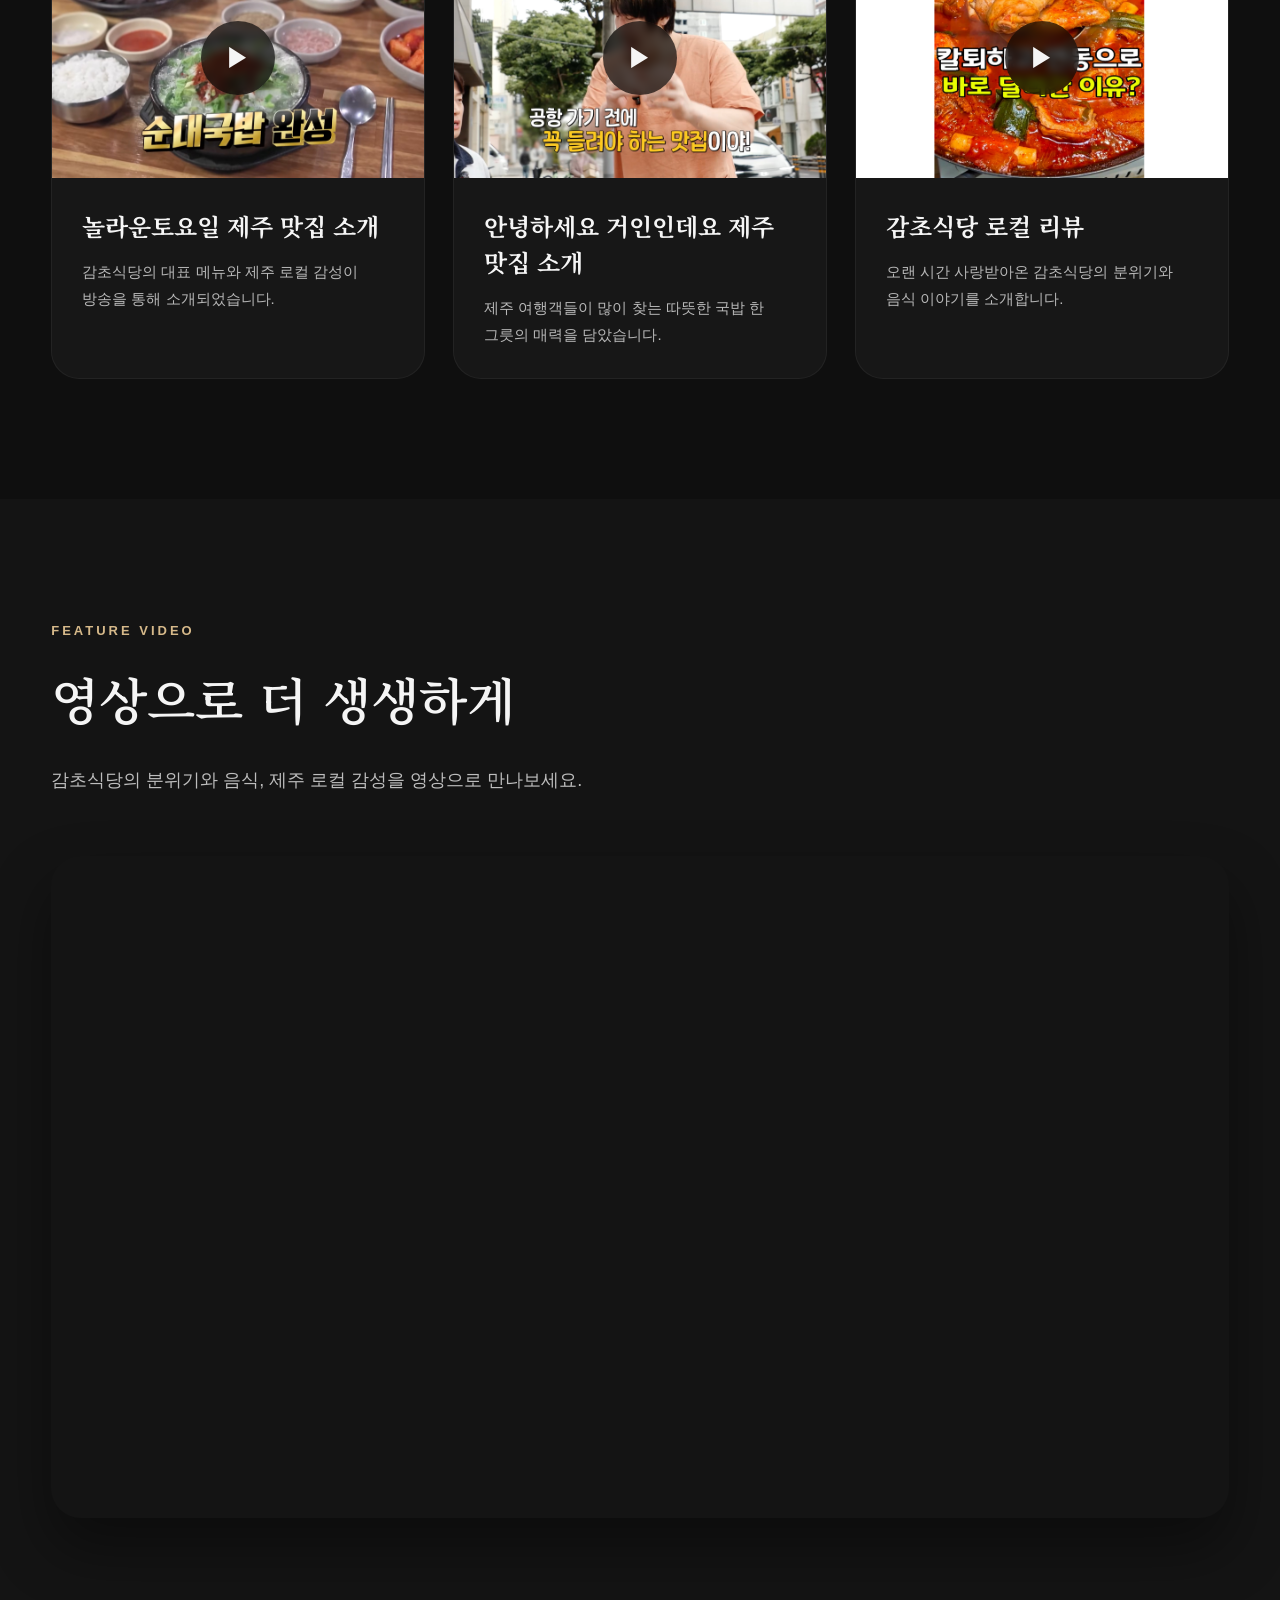
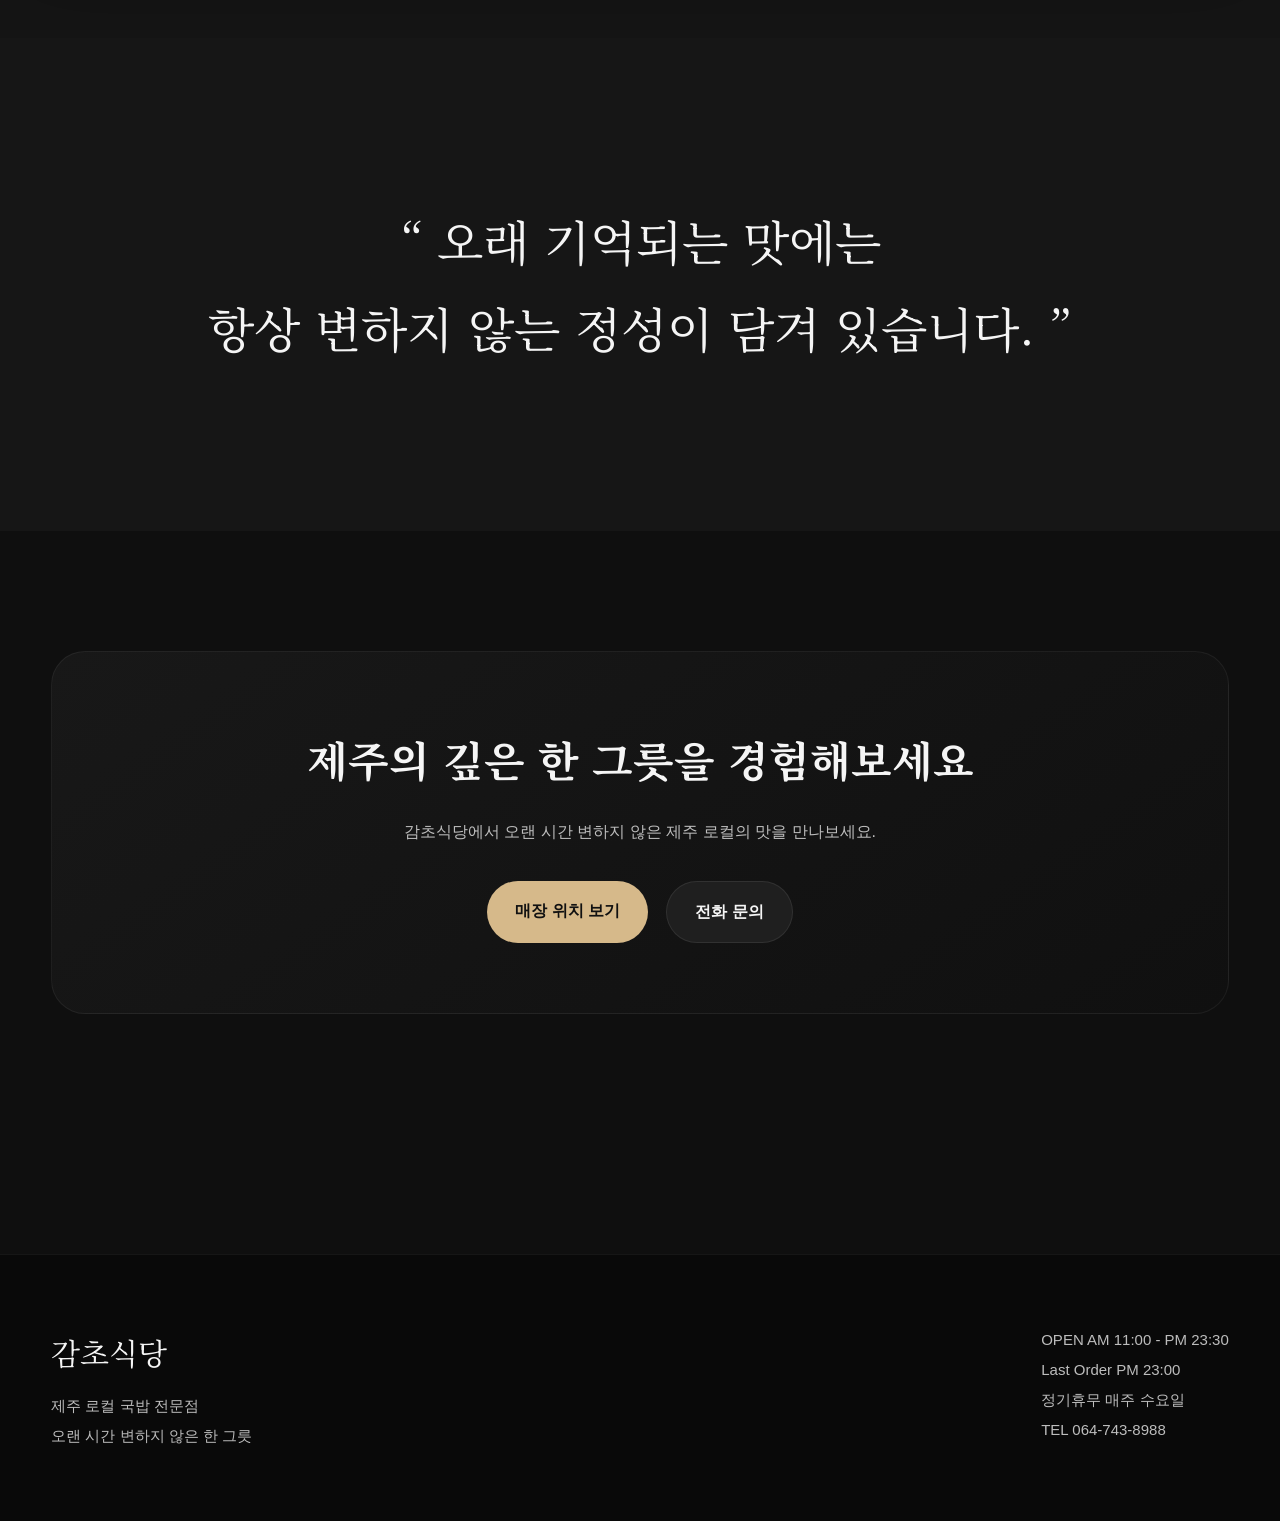
==== commit 0eab4e37: "Update broadcast.html" ====
--- a/broadcast.html
+++ b/broadcast.html
@@ -13,7 +13,7 @@
 <meta property="og:type" content="website" />
 <meta property="og:title" content="감초식당 MEDIA" />
 <meta property="og:description" content="방송과 미디어가 주목한 감초식당의 깊은 맛" />
-<meta property="og:image" content="media-main.jpg" />
+<meta property="og:image" content="/images/media/media-main.jpg" />
 
 <link rel="preconnect" href="https://fonts.googleapis.com">
 <link rel="preconnect" href="https://fonts.gstatic.com" crossorigin>
@@ -740,7 +740,7 @@
 
 <section class="hero">
 
-<img src="media-main.jpg" alt="감초식당 대표 국밥 이미지" loading="eager">
+<img src="/images/media/media-main.jpg" alt="감초식당 대표 국밥 이미지" loading="eager">
 
 <div class="hero-overlay"></div>
 
@@ -818,7 +818,7 @@
 <div class="container feature-wrap">
 
 <div class="feature-image">
-<img src="media-feature.jpg" alt="감초식당 방송 출연 이미지" loading="lazy">
+<img src="/images/media/media-feature.jpg" alt="감초식당 방송 출연 이미지" loading="lazy">
 </div>
 
 <div class="feature-card">
@@ -869,7 +869,7 @@
 
 <div class="video-thumb">
 
-<img src="video1.jpg" alt="놀라운토요일 감초식당" loading="lazy">
+<img src="/images/media/video1.jpg" alt="놀라운토요일 감초식당" loading="lazy">
 
 <div class="play-icon">▶</div>
 
@@ -891,7 +891,7 @@
 
 <div class="video-thumb">
 
-<img src="video2.jpg" alt="안녕하세요 거인인데요 제주 맛집" loading="lazy">
+<img src="/images/media/video2.jpg" alt="안녕하세요 거인인데요 제주 맛집" loading="lazy">
 
 <div class="play-icon">▶</div>
 
@@ -913,7 +913,7 @@
 
 <div class="video-thumb">
 
-<img src="video3.jpg" alt="감초식당 리뷰 영상" loading="lazy">
+<img src="/images/media/video3.jpg" alt="감초식당 리뷰 영상" loading="lazy">
 
 <div class="play-icon">▶</div>
 
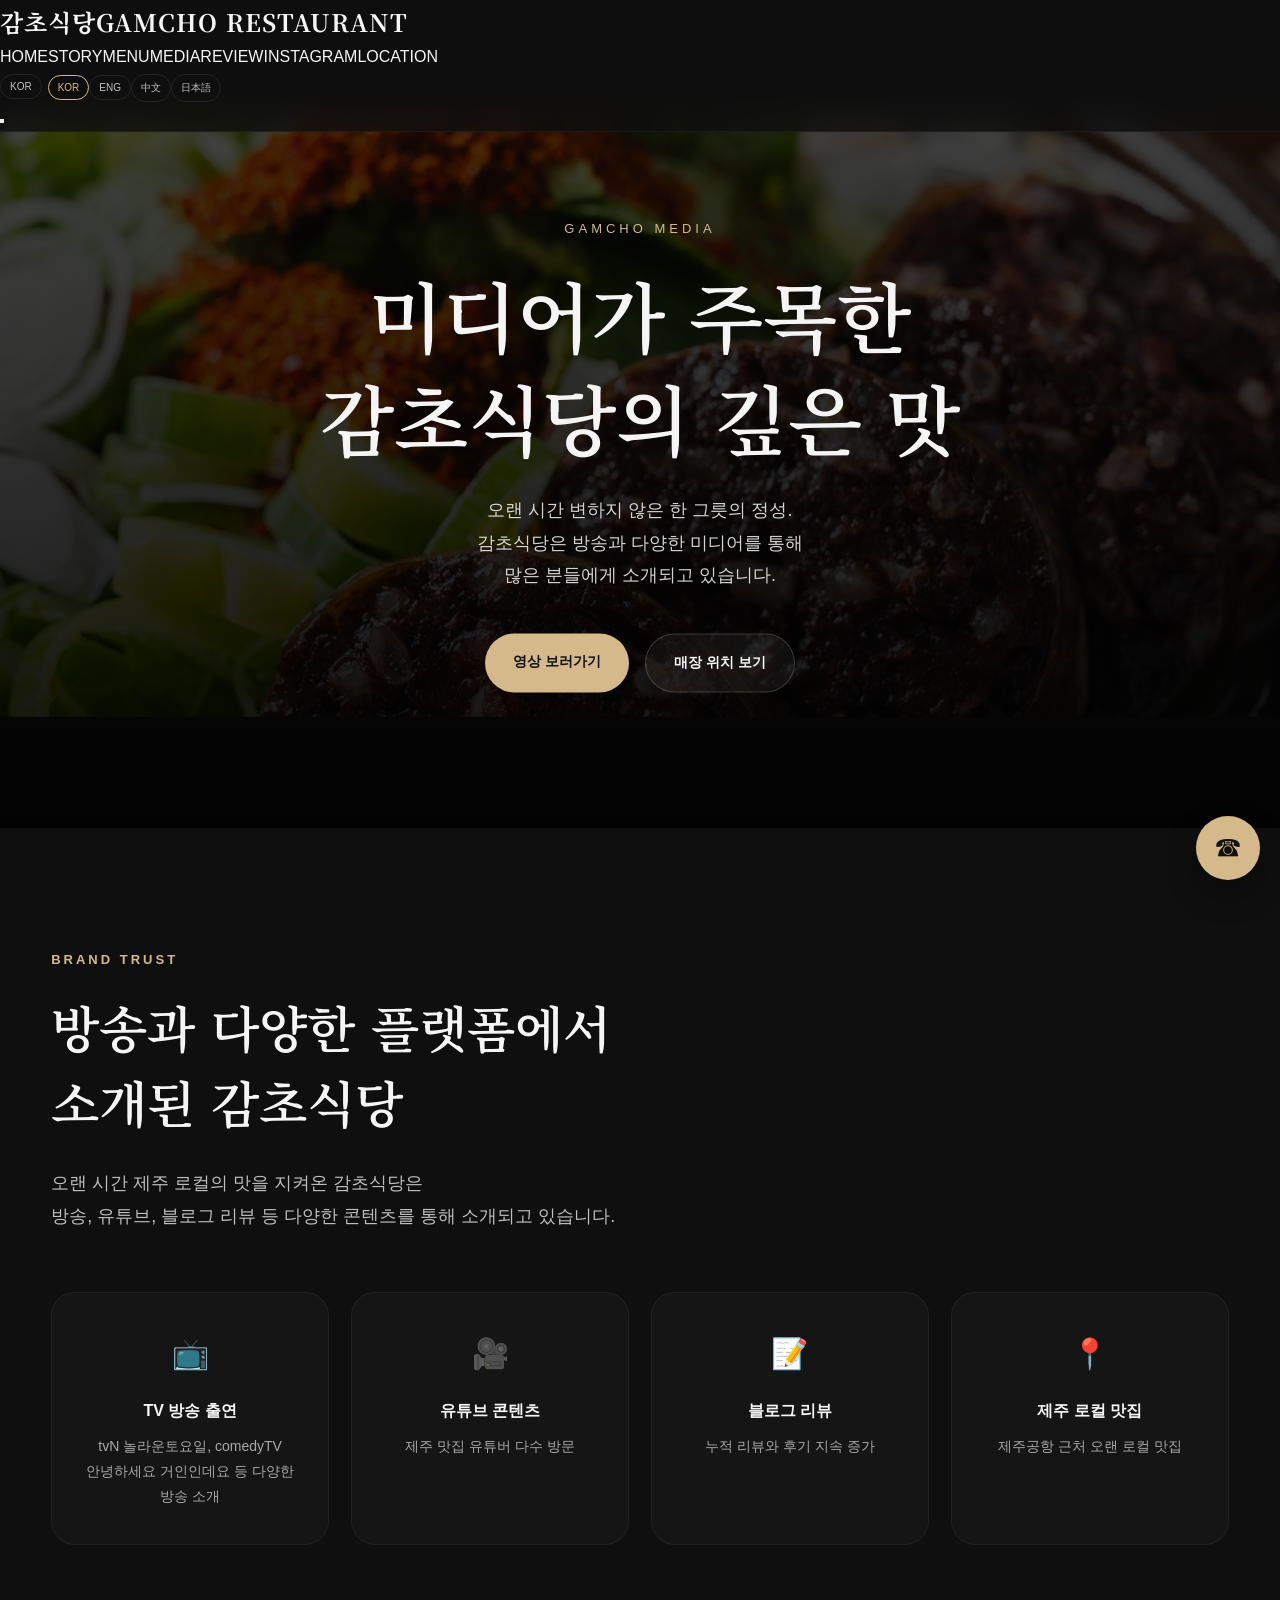
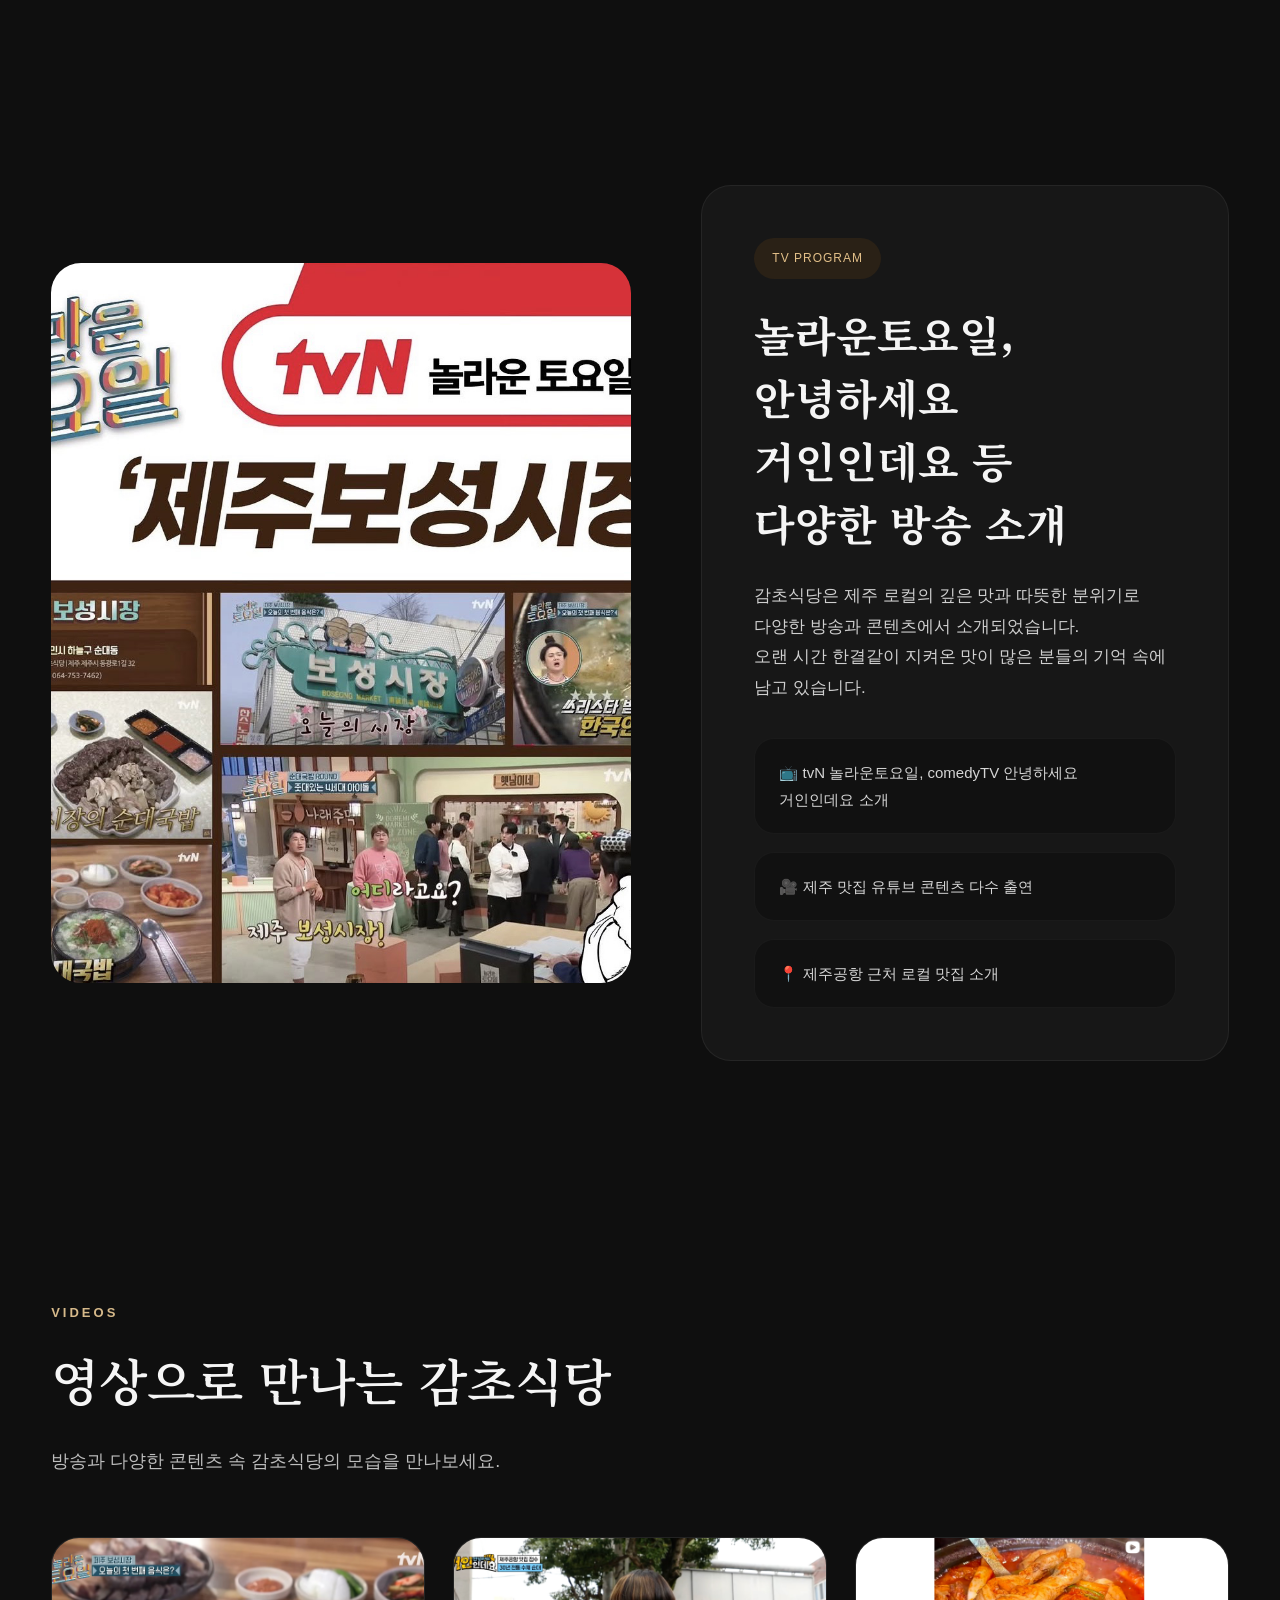
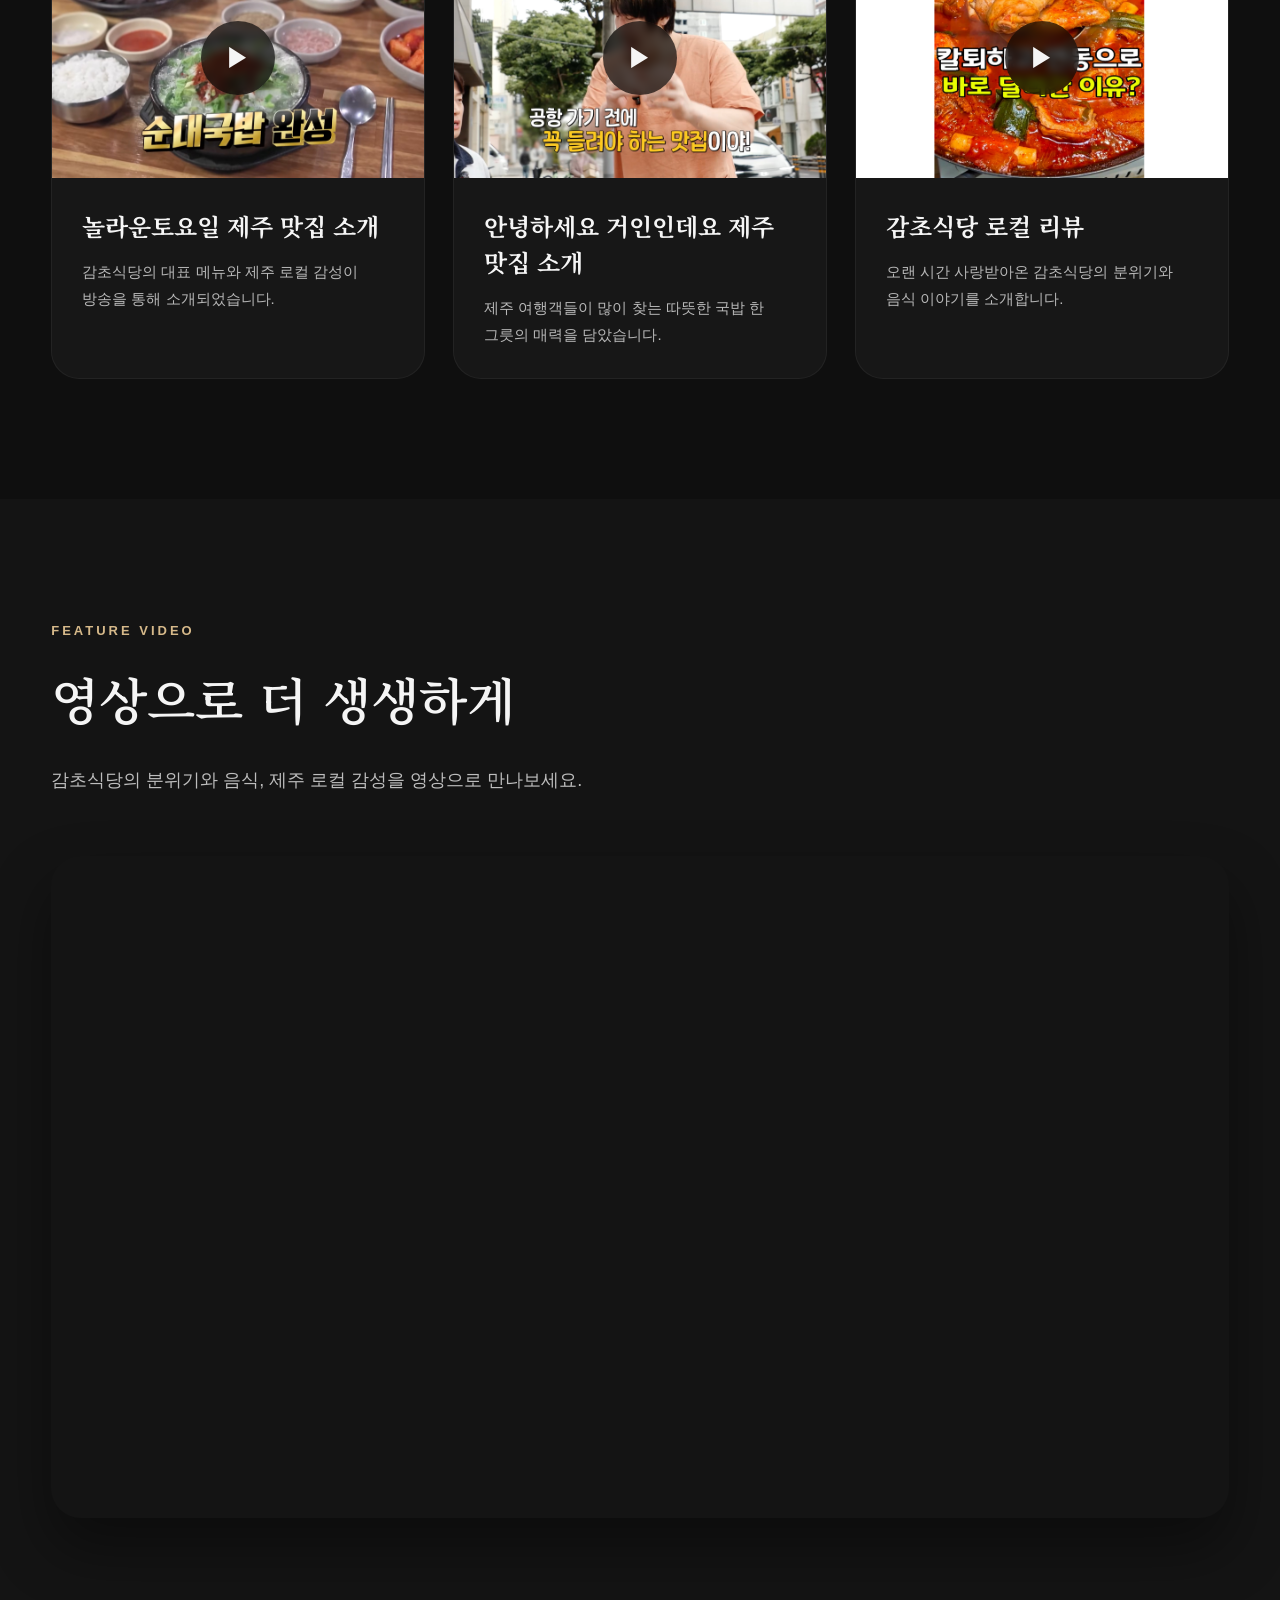
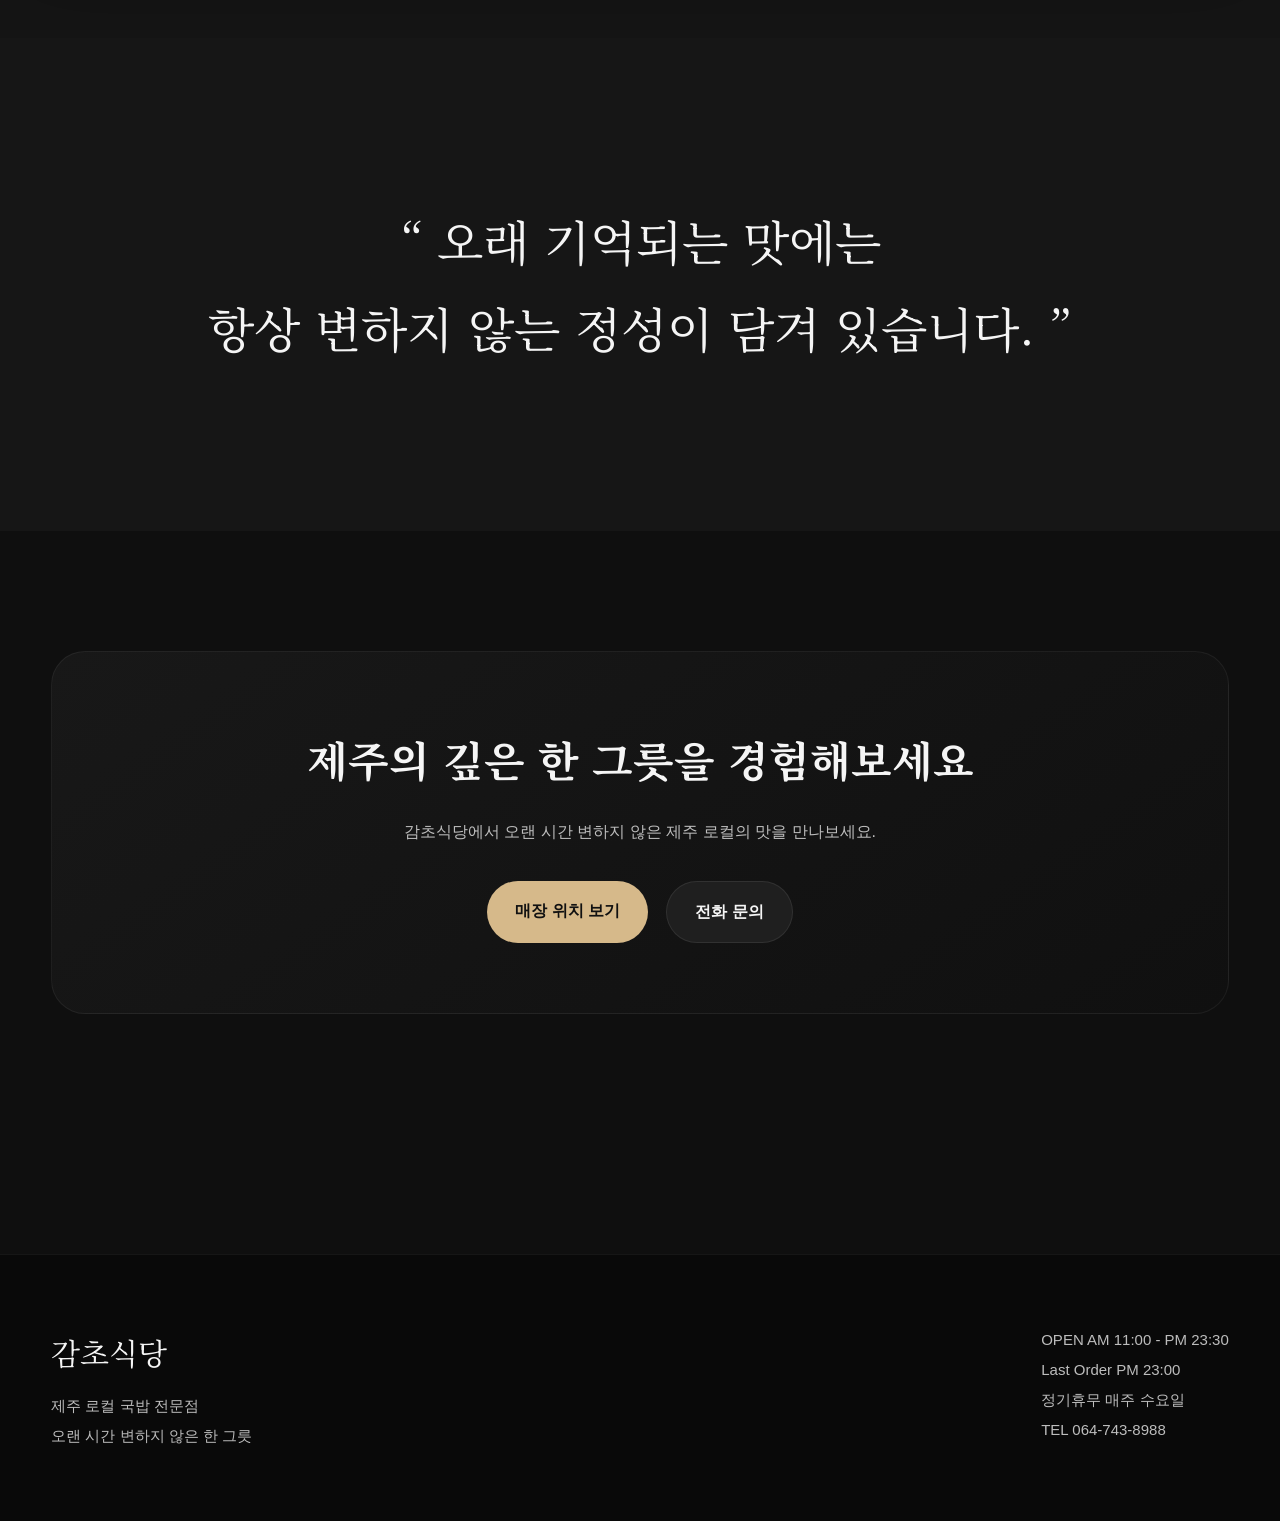
==== commit cbfa15f4: "Update broadcast.html" ====
--- a/broadcast.html
+++ b/broadcast.html
@@ -1,25 +1,20 @@
 <!DOCTYPE html>
+
 <html lang="ko">
 <head>
-<meta charset="UTF-8" />
-<meta name="viewport" content="width=device-width, initial-scale=1.0, viewport-fit=cover" />
-
+<meta charset="utf-8"/>
+<meta content="width=device-width, initial-scale=1.0, viewport-fit=cover" name="viewport"/>
 <title>감초식당 MEDIA | 방송과 미디어 속 감초식당</title>
-
-<meta name="description" content="놀라운토요일 등 다양한 방송과 미디어에서 소개된 제주 로컬 맛집 감초식당의 이야기를 만나보세요." />
-<meta name="keywords" content="감초식당, 제주 맛집, 놀라운토요일 감초식당, 안녕하세요 거인인데요 감초식당, 제주 국밥 맛집, 제주공항 맛집" />
-<meta name="robots" content="index, follow" />
-
-<meta property="og:type" content="website" />
-<meta property="og:title" content="감초식당 MEDIA" />
-<meta property="og:description" content="방송과 미디어가 주목한 감초식당의 깊은 맛" />
-<meta property="og:image" content="/images/media/media-main.jpg" />
-
-<link rel="preconnect" href="https://fonts.googleapis.com">
-<link rel="preconnect" href="https://fonts.gstatic.com" crossorigin>
-
-<link href="https://fonts.googleapis.com/css2?family=Noto+Serif+KR:wght@400;500;600;700&family=Pretendard:wght@300;400;500;600;700&display=swap" rel="stylesheet">
-
+<meta content="놀라운토요일 등 다양한 방송과 미디어에서 소개된 제주 로컬 맛집 감초식당의 이야기를 만나보세요." name="description"/>
+<meta content="감초식당, 제주 맛집, 놀라운토요일 감초식당, 안녕하세요 거인인데요 감초식당, 제주 국밥 맛집, 제주공항 맛집" name="keywords"/>
+<meta content="index, follow" name="robots"/>
+<meta content="website" property="og:type"/>
+<meta content="감초식당 MEDIA" property="og:title"/>
+<meta content="방송과 미디어가 주목한 감초식당의 깊은 맛" property="og:description"/>
+<meta content="images/media/media-main.jpg" property="og:image"/>
+<link href="https://fonts.googleapis.com" rel="preconnect"/>
+<link crossorigin="" href="https://fonts.gstatic.com" rel="preconnect"/>
+<link href="https://fonts.googleapis.com/css2?family=Noto+Serif+KR:wght@400;500;600;700&amp;family=Pretendard:wght@300;400;500;600;700&amp;display=swap" rel="stylesheet"/>
 <style>
 
 :root{
@@ -706,75 +701,30 @@
 @media(max-width:768px){.media-language{justify-content:center}}
 
 </style>
-</head>
-
+<link href="css/site-common.css" rel="stylesheet"/></head>
 <body>
-
-<header id="header">
-
-<div class="container nav">
-
-<div class="logo">감초식당</div>
-
-<nav class="menu">
-<a href="index.html">HOME</a>
-<a href="menu.html">MENU</a>
-<a href="story.html">STORY</a>
-<a href="broadcast.html">MEDIA</a>
-<a href="review.html">REVIEW</a>
-<a href="location.html">LOCATION</a>
-<a href="instagram.html">INSTAGRAM</a>
-</nav>
-      <div class="media-language" aria-label="Language selector">
-        <button type="button" data-lang="ko">KOR</button>
-        <button type="button" data-lang="en">ENG</button>
-        <button type="button" data-lang="zh">中文</button>
-        <button type="button" data-lang="ja">日本語</button>
-      </div>
-
-</div>
-
-</header>
-
+<header class="site-header" id="header"><div class="header-inner"><a aria-label="감초식당 홈" class="logo" href="index.html"><span class="logo-ko">감초식당</span><span class="logo-en">GAMCHO RESTAURANT</span></a><nav aria-label="주요 메뉴" class="main-nav"><a data-i18n="nav.home" href="index.html">HOME</a><a data-i18n="nav.story" href="story.html">STORY</a><a data-i18n="nav.menu" href="menu.html">MENU</a><a aria-current="page" class="active" data-i18n="nav.media" href="broadcast.html">MEDIA</a><a data-i18n="nav.review" href="review.html">REVIEW</a><a data-i18n="nav.instagram" href="instagram.html">INSTAGRAM</a><a data-i18n="nav.location" href="location.html">LOCATION</a></nav><div aria-label="Language selector" class="media-language"><button aria-expanded="false" class="language-button" type="button">KOR</button><div class="language-menu"><button class="active" data-lang="ko" type="button">KOR</button><button data-lang="en" type="button">ENG</button><button data-lang="zh" type="button">中文</button><button data-lang="ja" type="button">日本語</button></div></div><button aria-expanded="false" aria-label="메뉴 열기" class="mobile-menu-button" type="button"><span></span><span></span><span></span></button></div></header>
 <!-- HERO -->
-
 <section class="hero">
-
-<img src="/images/media/media-main.jpg" alt="감초식당 대표 국밥 이미지" loading="eager">
-
+<img alt="감초식당 대표 국밥 이미지" loading="eager" src="images/media/media-main.jpg"/>
 <div class="hero-overlay"></div>
-
 <div class="hero-text">
-
 <div class="hero-sub" data-i18n="hero.sub">GAMCHO MEDIA</div>
-
-<h1 class="hero-title" data-i18n="hero.title">미디어가 주목한<br>감초식당의 깊은 맛</h1>
-
-<p class="hero-desc" data-i18n="hero.desc">오랜 시간 변하지 않은 한 그릇의 정성.<br>감초식당은 방송과 다양한 미디어를 통해<br>많은 분들에게 소개되고 있습니다.</p>
-
+<h1 class="hero-title" data-i18n="hero.title">미디어가 주목한<br/>감초식당의 깊은 맛</h1>
+<p class="hero-desc" data-i18n="hero.desc">오랜 시간 변하지 않은 한 그릇의 정성.<br/>감초식당은 방송과 다양한 미디어를 통해<br/>많은 분들에게 소개되고 있습니다.</p>
 <div class="hero-buttons">
-<a href="#videos" class="hero-btn primary" data-i18n="hero.video">영상 보러가기</a>
-<a href="location.html" class="hero-btn secondary" data-i18n="common.location">매장 위치 보기</a>
-</div>
-
-</div>
-
+<a class="hero-btn primary" data-i18n="hero.video" href="#videos">영상 보러가기</a>
+<a class="hero-btn secondary" data-i18n="common.location" href="location.html">매장 위치 보기</a>
+</div>
+</div>
 </section>
-
 <!-- TRUST -->
-
 <section>
-
 <div class="container">
-
 <div class="section-label" data-i18n="trust.label">BRAND TRUST</div>
-
-<h2 class="section-title" data-i18n="trust.title">방송과 다양한 플랫폼에서<br>소개된 감초식당</h2>
-
-<p class="section-desc" data-i18n="trust.desc">오랜 시간 제주 로컬의 맛을 지켜온 감초식당은<br>방송, 유튜브, 블로그 리뷰 등 다양한 콘텐츠를 통해 소개되고 있습니다.</p>
-
+<h2 class="section-title" data-i18n="trust.title">방송과 다양한 플랫폼에서<br/>소개된 감초식당</h2>
+<p class="section-desc" data-i18n="trust.desc">오랜 시간 제주 로컬의 맛을 지켜온 감초식당은<br/>방송, 유튜브, 블로그 리뷰 등 다양한 콘텐츠를 통해 소개되고 있습니다.</p>
 <div class="trust-wrap">
-
 <div class="trust-box">
 <div class="trust-logo">📺</div>
 <div class="trust-title" data-i18n="trust.tv.title">TV 방송 출연</div>
@@ -782,7 +732,6 @@
 tvN 놀라운토요일, comedyTV 안녕하세요 거인인데요 등 다양한 방송 소개
 </div>
 </div>
-
 <div class="trust-box">
 <div class="trust-logo">🎥</div>
 <div class="trust-title" data-i18n="trust.youtube.title">유튜브 콘텐츠</div>
@@ -790,7 +739,6 @@
 제주 맛집 유튜버 다수 방문
 </div>
 </div>
-
 <div class="trust-box">
 <div class="trust-logo">📝</div>
 <div class="trust-title" data-i18n="trust.blog.title">블로그 리뷰</div>
@@ -798,7 +746,6 @@
 누적 리뷰와 후기 지속 증가
 </div>
 </div>
-
 <div class="trust-box">
 <div class="trust-logo">📍</div>
 <div class="trust-title" data-i18n="trust.local.title">제주 로컬 맛집</div>
@@ -806,243 +753,139 @@
 제주공항 근처 오랜 로컬 맛집
 </div>
 </div>
-
 </div>
 </div>
 </section>
-
 <!-- FEATURE -->
-
 <section>
-
 <div class="container feature-wrap">
-
 <div class="feature-image">
-<img src="/images/media/media-feature.jpg" alt="감초식당 방송 출연 이미지" loading="lazy">
-</div>
-
+<img alt="감초식당 방송 출연 이미지" loading="lazy" src="images/media/media-feature.jpg"/>
+</div>
 <div class="feature-card">
-
 <div class="feature-badge" data-i18n="feature.badge">TV PROGRAM</div>
-
-<h2 class="feature-title" data-i18n="feature.title">놀라운토요일, 안녕하세요 거인인데요 등<br>다양한 방송 소개</h2>
-
-<p class="feature-text" data-i18n="feature.text">감초식당은 제주 로컬의 깊은 맛과 따뜻한 분위기로<br>다양한 방송과 콘텐츠에서 소개되었습니다.<br>오랜 시간 한결같이 지켜온 맛이 많은 분들의 기억 속에 남고 있습니다.</p>
-
+<h2 class="feature-title" data-i18n="feature.title">놀라운토요일, 안녕하세요 거인인데요 등<br/>다양한 방송 소개</h2>
+<p class="feature-text" data-i18n="feature.text">감초식당은 제주 로컬의 깊은 맛과 따뜻한 분위기로<br/>다양한 방송과 콘텐츠에서 소개되었습니다.<br/>오랜 시간 한결같이 지켜온 맛이 많은 분들의 기억 속에 남고 있습니다.</p>
 <div class="feature-info">
-
 <div class="feature-item" data-i18n="feature.item1">
 📺 tvN 놀라운토요일, comedyTV 안녕하세요 거인인데요 소개
 </div>
-
 <div class="feature-item" data-i18n="feature.item2">
 🎥 제주 맛집 유튜브 콘텐츠 다수 출연
 </div>
-
 <div class="feature-item" data-i18n="feature.item3">
 📍 제주공항 근처 로컬 맛집 소개
 </div>
-
-</div>
-
-</div>
-
-</div>
-
+</div>
+</div>
+</div>
 </section>
-
 <!-- VIDEOS -->
-
 <section id="videos">
-
 <div class="container">
-
 <div class="section-label" data-i18n="videos.label">VIDEOS</div>
-
 <h2 class="section-title" data-i18n="videos.title">영상으로 만나는 감초식당</h2>
-
 <p class="section-desc" data-i18n="videos.desc">방송과 다양한 콘텐츠 속 감초식당의 모습을 만나보세요.</p>
-
 <div class="video-grid">
-
-<a href="https://www.youtube.com/watch?v=ExxlbZ2jPpc" target="_blank" class="video-card">
-
+<a class="video-card" href="https://www.youtube.com/watch?v=ExxlbZ2jPpc" target="_blank">
 <div class="video-thumb">
-
-<img src="/images/media/video1.jpg" alt="놀라운토요일 감초식당" loading="lazy">
-
+<img alt="놀라운토요일 감초식당" loading="lazy" src="images/media/video1.jpg"/>
 <div class="play-icon">▶</div>
-
-</div>
-
+</div>
 <div class="video-content">
-
 <h3 class="video-title" data-i18n="video1.title">놀라운토요일 제주 맛집 소개</h3>
-
 <p class="video-text" data-i18n="video1.text">
 감초식당의 대표 메뉴와 제주 로컬 감성이 방송을 통해 소개되었습니다.
 </p>
-
-</div>
-
+</div>
 </a>
-
-<a href="https://www.youtube.com/watch?v=UrKhox4uwpg&list=PLHAtcbuTm_o1t4ZnB8x2N9DJycZl45Nld&index=14" target="_blank" class="video-card">
-
+<a class="video-card" href="https://www.youtube.com/watch?v=UrKhox4uwpg&amp;list=PLHAtcbuTm_o1t4ZnB8x2N9DJycZl45Nld&amp;index=14" target="_blank">
 <div class="video-thumb">
-
-<img src="/images/media/video2.jpg" alt="안녕하세요 거인인데요 제주 맛집" loading="lazy">
-
+<img alt="안녕하세요 거인인데요 제주 맛집" loading="lazy" src="images/media/video2.jpg"/>
 <div class="play-icon">▶</div>
-
-</div>
-
+</div>
 <div class="video-content">
-
 <h3 class="video-title" data-i18n="video2.title">안녕하세요 거인인데요 제주 맛집 소개</h3>
-
 <p class="video-text" data-i18n="video2.text">
 제주 여행객들이 많이 찾는 따뜻한 국밥 한 그릇의 매력을 담았습니다.
 </p>
-
-</div>
-
+</div>
 </a>
-
-<a href="https://www.instagram.com/p/DTylWn0kywN/" target="_blank" class="video-card">
-
+<a class="video-card" href="https://www.instagram.com/p/DTylWn0kywN/" target="_blank">
 <div class="video-thumb">
-
-<img src="/images/media/video3.jpg" alt="감초식당 리뷰 영상" loading="lazy">
-
+<img alt="감초식당 리뷰 영상" loading="lazy" src="images/media/video3.jpg"/>
 <div class="play-icon">▶</div>
-
-</div>
-
+</div>
 <div class="video-content">
-
 <h3 class="video-title" data-i18n="video3.title">감초식당 로컬 리뷰</h3>
-
 <p class="video-text" data-i18n="video3.text">
 오랜 시간 사랑받아온 감초식당의 분위기와 음식 이야기를 소개합니다.
 </p>
-
-</div>
-
+</div>
 </a>
-
-</div>
-
-</div>
-
+</div>
+</div>
 </section>
-
 <!-- YOUTUBE -->
-
 <section class="youtube-section">
-
 <div class="container">
-
 <div class="section-label" data-i18n="featured.label">FEATURE VIDEO</div>
-
 <h2 class="section-title" data-i18n="featured.title">영상으로 더 생생하게</h2>
-
 <p class="section-desc" data-i18n="featured.desc">감초식당의 분위기와 음식, 제주 로컬 감성을 영상으로 만나보세요.</p>
-
 <div class="youtube-frame">
-
-<iframe
-src="https://www.youtube.com/embed/wMUuKYlBaak"
-title="감초식당 영상"
-allow="accelerometer; autoplay; clipboard-write; encrypted-media; gyroscope; picture-in-picture; web-share"
-referrerpolicy="strict-origin-when-cross-origin"
-allowfullscreen
-loading="lazy">
+<iframe allow="accelerometer; autoplay; clipboard-write; encrypted-media; gyroscope; picture-in-picture; web-share" allowfullscreen="" loading="lazy" referrerpolicy="strict-origin-when-cross-origin" src="https://www.youtube.com/embed/wMUuKYlBaak" title="감초식당 영상">
 </iframe>
-
-</div>
-
-</div>
-
+</div>
+</div>
 </section>
-
 <!-- QUOTE -->
-
 <section class="quote">
-
 <p>
-<span data-i18n="quote">“ 오래 기억되는 맛에는<br>항상 변하지 않는 정성이 담겨 있습니다. ”</span>
+<span data-i18n="quote">“ 오래 기억되는 맛에는<br/>항상 변하지 않는 정성이 담겨 있습니다. ”</span>
 </p>
-
 </section>
-
 <!-- CTA -->
-
 <section class="cta">
-
 <div class="container">
-
 <div class="cta-box">
-
 <h2 class="cta-title" data-i18n="cta.title">제주의 깊은 한 그릇을 경험해보세요</h2>
-
 <p class="cta-text" data-i18n="cta.text">감초식당에서 오랜 시간 변하지 않은 제주 로컬의 맛을 만나보세요.</p>
-
 <div class="cta-buttons">
-
-<a href="location.html" class="cta-btn gold" data-i18n="common.location">
+<a class="cta-btn gold" data-i18n="common.location" href="location.html">
 매장 위치 보기
 </a>
-
-<a href="tel:0647438988" class="cta-btn dark" data-i18n="common.call">
+<a class="cta-btn dark" data-i18n="common.call" href="tel:0647438988">
 전화 문의
 </a>
-
-</div>
-
-</div>
-
-</div>
-
+</div>
+</div>
+</div>
 </section>
-
 <!-- FOOTER -->
-
 <footer>
-
 <div class="container footer-inner">
-
 <div>
-
 <div class="footer-logo">
 감초식당
 </div>
-
 <div class="footer-info" data-i18n="footer.description">
-제주 로컬 국밥 전문점<br>
+제주 로컬 국밥 전문점<br/>
 오랜 시간 변하지 않은 한 그릇
 </div>
-
-</div>
-
+</div>
 <div class="footer-info" data-i18n="footer.hours">
-OPEN AM 11:00 - PM 23:30<br>
-Last Order PM 23:00 <br>
-정기휴무 매주 수요일<br>
+OPEN AM 11:00 - PM 23:30<br/>
+Last Order PM 23:00 <br/>
+정기휴무 매주 수요일<br/>
 TEL 064-743-8988
 
 </div>
-
-</div>
-
+</div>
 </footer>
-
 <!-- FLOATING CALL -->
-
-<a href="tel:0647438988" class="floating-call">
+<a class="floating-call" href="tel:0647438988">
 ☎
 </a>
-
 <script src="data/broadcast-data.js"></script>
 <script src="js/broadcast.js"></script>
 <script>
@@ -1056,6 +899,5 @@
 });
 
 </script>
-
-</body>
+<script defer="True" src="js/site-common.js"></script></body>
 </html>
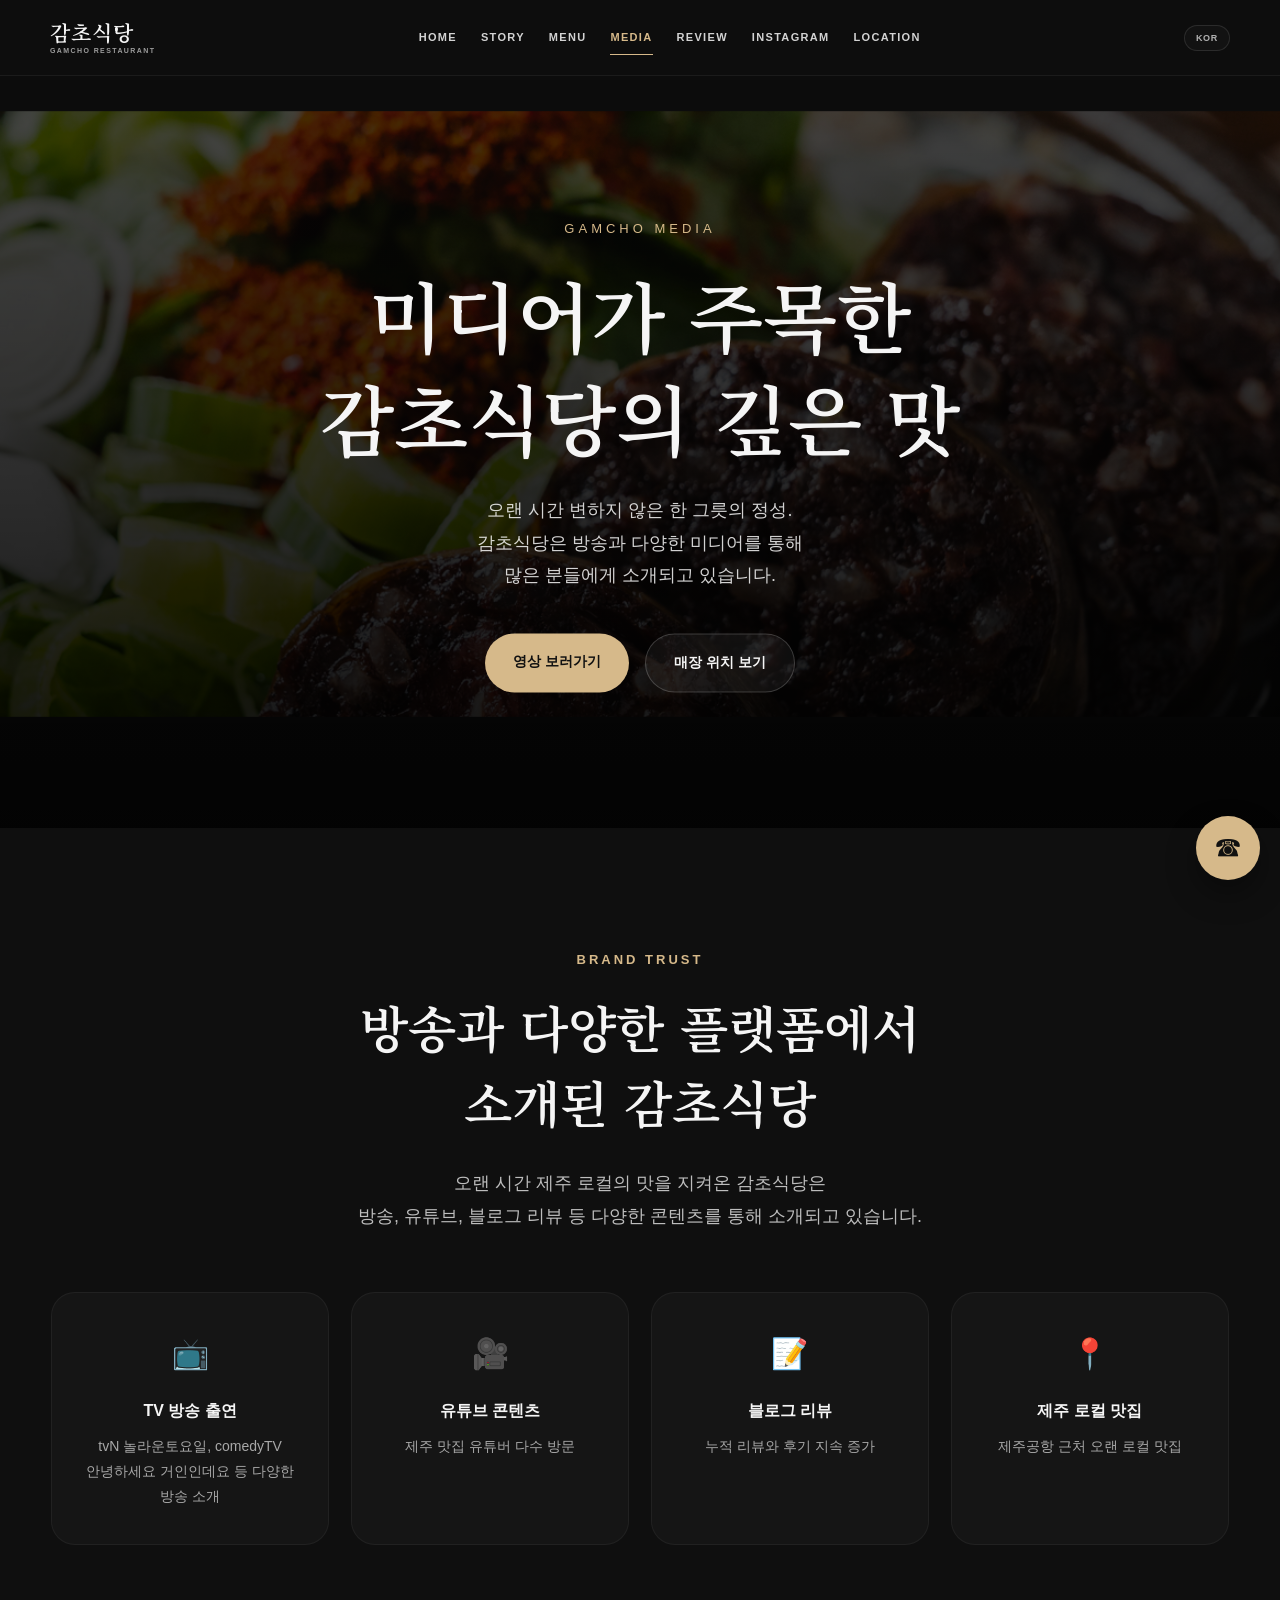
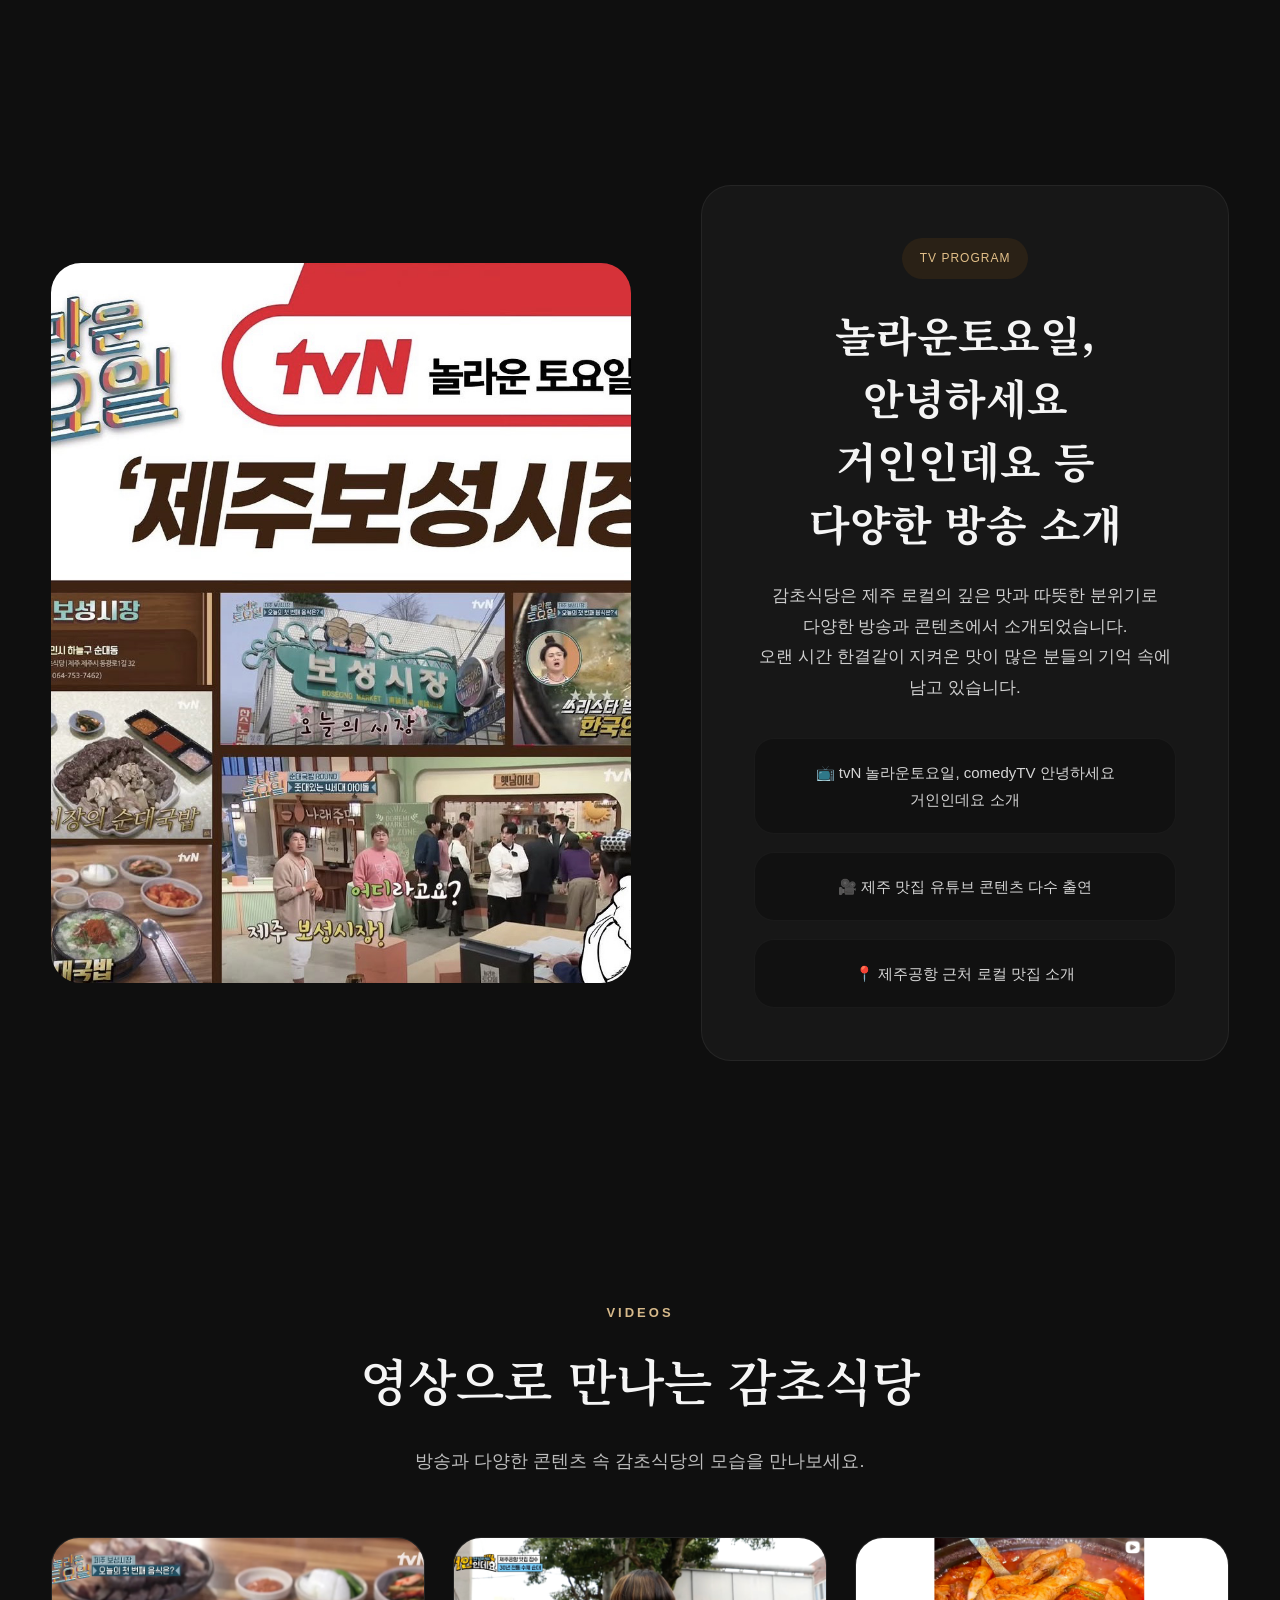
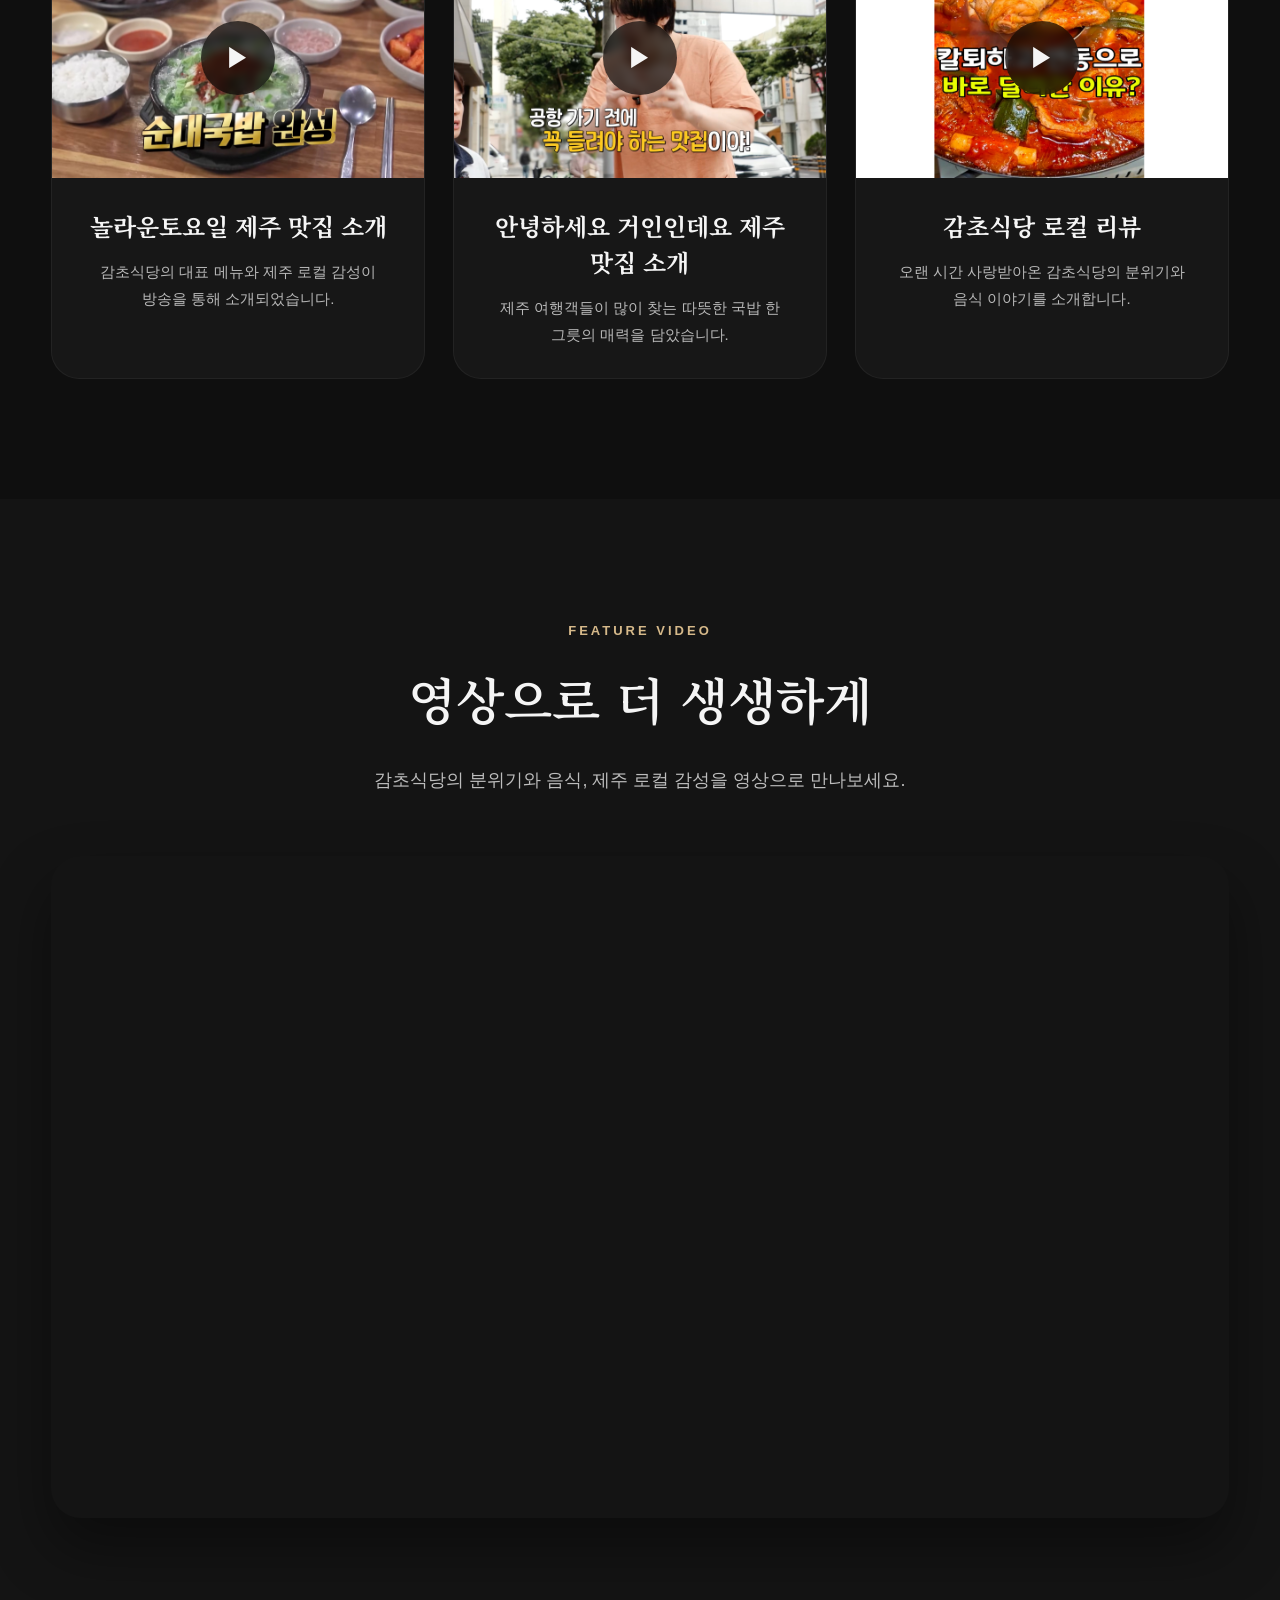
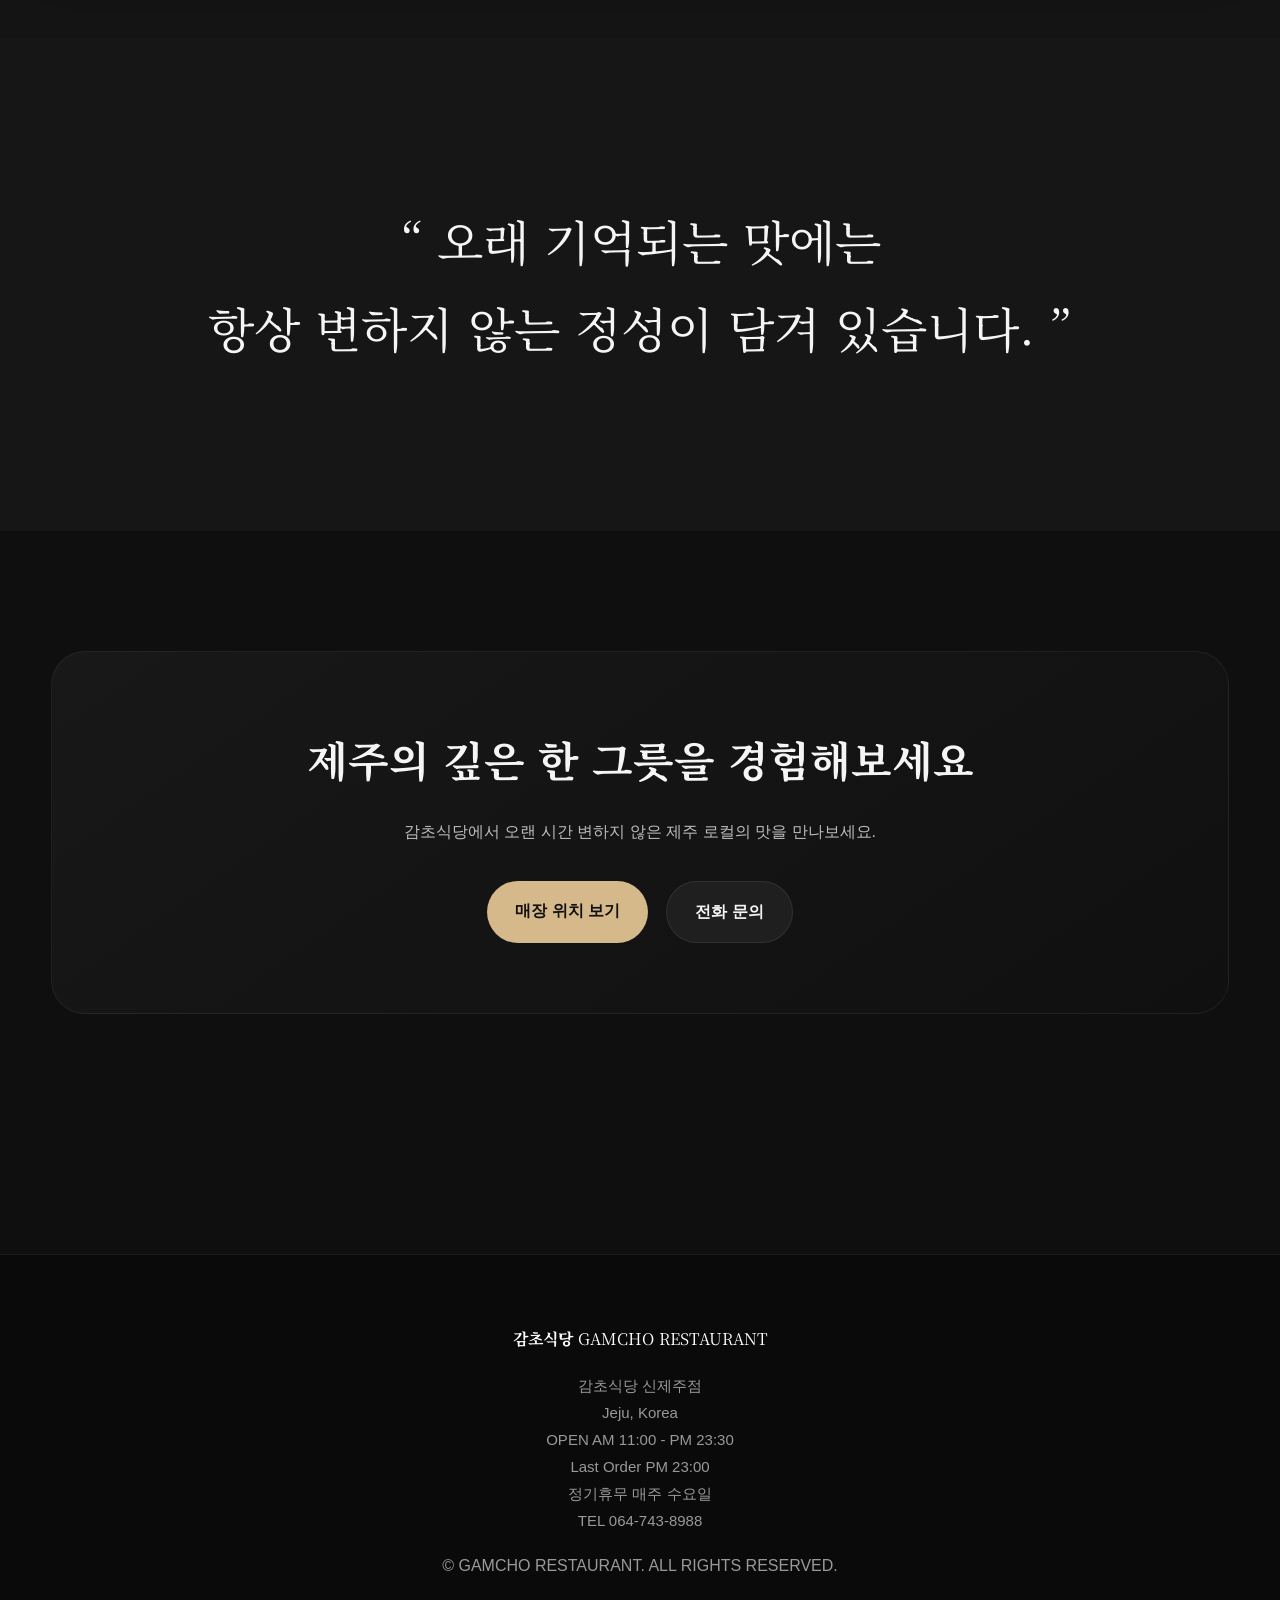
==== commit f1192c42: "Add files via upload" ====
--- a/broadcast.html
+++ b/broadcast.html
@@ -704,6 +704,8 @@
 <link href="css/site-common.css" rel="stylesheet"/></head>
 <body>
 <header class="site-header" id="header"><div class="header-inner"><a aria-label="감초식당 홈" class="logo" href="index.html"><span class="logo-ko">감초식당</span><span class="logo-en">GAMCHO RESTAURANT</span></a><nav aria-label="주요 메뉴" class="main-nav"><a data-i18n="nav.home" href="index.html">HOME</a><a data-i18n="nav.story" href="story.html">STORY</a><a data-i18n="nav.menu" href="menu.html">MENU</a><a aria-current="page" class="active" data-i18n="nav.media" href="broadcast.html">MEDIA</a><a data-i18n="nav.review" href="review.html">REVIEW</a><a data-i18n="nav.instagram" href="instagram.html">INSTAGRAM</a><a data-i18n="nav.location" href="location.html">LOCATION</a></nav><div aria-label="Language selector" class="media-language"><button aria-expanded="false" class="language-button" type="button">KOR</button><div class="language-menu"><button class="active" data-lang="ko" type="button">KOR</button><button data-lang="en" type="button">ENG</button><button data-lang="zh" type="button">中文</button><button data-lang="ja" type="button">日本語</button></div></div><button aria-expanded="false" aria-label="메뉴 열기" class="mobile-menu-button" type="button"><span></span><span></span><span></span></button></div></header>
+<main>
+
 <!-- HERO -->
 <section class="hero">
 <img alt="감초식당 대표 국밥 이미지" loading="eager" src="images/media/media-main.jpg"/>
@@ -862,25 +864,27 @@
 </div>
 </section>
 <!-- FOOTER -->
-<footer>
-<div class="container footer-inner">
-<div>
-<div class="footer-logo">
-감초식당
-</div>
-<div class="footer-info" data-i18n="footer.description">
-제주 로컬 국밥 전문점<br/>
-오랜 시간 변하지 않은 한 그릇
-</div>
-</div>
-<div class="footer-info" data-i18n="footer.hours">
-OPEN AM 11:00 - PM 23:30<br/>
-Last Order PM 23:00 <br/>
-정기휴무 매주 수요일<br/>
-TEL 064-743-8988
-
-</div>
-</div>
+</main>
+<footer class="site-footer">
+  <div class="footer-inner">
+    <div class="footer-brand">
+      <strong>감초식당</strong>
+      <span>GAMCHO RESTAURANT</span>
+    </div>
+    <div class="footer-columns">
+      <div class="footer-info">
+        <p data-i18n="footer.restaurant">감초식당 신제주점</p>
+        <p data-i18n="footer.country">Jeju, Korea</p>
+      </div>
+      <div class="footer-info footer-hours" data-i18n="footer.hours">
+        OPEN AM 11:00 - PM 23:30<br>
+        Last Order PM 23:00<br>
+        정기휴무 매주 수요일<br>
+        TEL 064-743-8988
+      </div>
+    </div>
+    <p class="copyright">© GAMCHO RESTAURANT. ALL RIGHTS RESERVED.</p>
+  </div>
 </footer>
 <!-- FLOATING CALL -->
 <a class="floating-call" href="tel:0647438988">
--- a/css/site-common.css
+++ b/css/site-common.css
@@ -0,0 +1,384 @@
+/* =========================================================
+   GAMCHO RESTAURANT 2.0 — SHARED DESIGN SYSTEM
+   모든 페이지 공통 헤더 / 타이포 / 정렬 / 버튼 / 푸터
+   ========================================================= */
+
+:root {
+  --gamcho-bg: #0f0f0f;
+  --gamcho-surface: #171717;
+  --gamcho-surface-2: #1d1d1d;
+  --gamcho-text: #f5f5f5;
+  --gamcho-sub: #bdbdbd;
+  --gamcho-muted: #8f8f8f;
+  --gamcho-gold: #d6b98a;
+  --gamcho-gold-dark: #2a2116;
+  --gamcho-border: rgba(255,255,255,.09);
+  --gamcho-container: 1180px;
+  --gamcho-header: 76px;
+}
+
+html { scroll-behavior: smooth; }
+body {
+  background: var(--gamcho-bg) !important;
+  color: var(--gamcho-text) !important;
+  font-family: 'Pretendard', sans-serif;
+  word-break: keep-all;
+}
+
+/* ---------- HEADER ---------- */
+.site-header,
+#header {
+  position: fixed !important;
+  inset: 0 0 auto 0;
+  width: 100%;
+  height: var(--gamcho-header);
+  z-index: 9999;
+  background: rgba(15,15,15,.78) !important;
+  border-bottom: 1px solid rgba(255,255,255,.06);
+  backdrop-filter: blur(16px);
+  -webkit-backdrop-filter: blur(16px);
+  transition: background .35s ease, box-shadow .35s ease, height .35s ease;
+}
+
+.site-header.scrolled,
+#header.scrolled {
+  background: rgba(10,10,10,.96) !important;
+  box-shadow: 0 8px 30px rgba(0,0,0,.18);
+}
+
+.header-inner,
+#header .nav,
+#header .menu-v2-nav {
+  width: min(calc(100% - 48px), var(--gamcho-container));
+  height: 100%;
+  margin: 0 auto;
+  display: flex;
+  align-items: center;
+  justify-content: space-between;
+  gap: 24px;
+}
+
+.logo,
+.logo-ko,
+.menu-v2-logo {
+  color: var(--gamcho-text) !important;
+  font-family: 'Noto Serif KR', serif !important;
+  font-weight: 600;
+  text-decoration: none;
+  white-space: nowrap;
+}
+
+.logo {
+  display: flex;
+  flex-direction: column;
+  line-height: 1.05;
+  font-size: 21px;
+  flex-shrink: 0;
+}
+
+.logo-en {
+  margin-top: 4px;
+  font-family: 'Pretendard', sans-serif;
+  font-size: 7px;
+  letter-spacing: .2em;
+  opacity: .62;
+}
+
+.main-nav,
+#header .menu,
+#header .menu-v2-links {
+  display: flex;
+  align-items: center;
+  justify-content: center;
+  gap: 24px;
+  margin: 0 auto;
+}
+
+.main-nav a,
+#header .menu a,
+#header .menu-v2-links a {
+  position: relative;
+  padding: 8px 0;
+  color: rgba(255,255,255,.82) !important;
+  font-size: 11px;
+  font-weight: 600;
+  letter-spacing: .12em;
+  text-decoration: none;
+  transition: color .3s ease, opacity .3s ease;
+}
+
+.main-nav a::after,
+#header .menu a::after,
+#header .menu-v2-links a::after {
+  content: '';
+  position: absolute;
+  left: 0;
+  right: 0;
+  bottom: 0;
+  width: 0;
+  height: 1px;
+  margin: auto;
+  background: var(--gamcho-gold);
+  transition: width .3s ease;
+}
+
+.main-nav a:hover,
+.main-nav a.active,
+#header .menu a:hover,
+#header .menu a.active,
+#header .menu-v2-links a:hover,
+#header .menu-v2-links a.current {
+  color: var(--gamcho-gold) !important;
+}
+
+.main-nav a:hover::after,
+.main-nav a.active::after,
+#header .menu a:hover::after,
+#header .menu a.active::after,
+#header .menu-v2-links a:hover::after,
+#header .menu-v2-links a.current::after { width: 100%; }
+
+/* Language selector: desktop compact pill / mobile dropdown */
+.media-language {
+  position: relative;
+  display: flex;
+  align-items: center;
+  flex-shrink: 0;
+}
+
+.media-language .language-button {
+  min-width: 46px;
+  padding: 7px 10px;
+  border: 1px solid rgba(255,255,255,.14);
+  border-radius: 999px;
+  color: rgba(255,255,255,.9);
+  background: rgba(255,255,255,.03);
+  font-size: 9px;
+  font-weight: 700;
+  letter-spacing: .08em;
+}
+
+.media-language .language-menu {
+  position: absolute;
+  top: calc(100% + 10px);
+  right: 0;
+  min-width: 96px;
+  padding: 7px;
+  border: 1px solid var(--gamcho-border);
+  border-radius: 14px;
+  background: rgba(20,20,20,.98);
+  box-shadow: 0 16px 35px rgba(0,0,0,.35);
+  opacity: 0;
+  visibility: hidden;
+  transform: translateY(-6px);
+  transition: .25s ease;
+}
+
+.media-language.is-open .language-menu { opacity: 1; visibility: visible; transform: translateY(0); }
+.media-language .language-menu button {
+  display: block;
+  width: 100%;
+  padding: 9px 10px;
+  border-radius: 9px;
+  color: #ddd;
+  background: transparent;
+  font-size: 10px;
+  text-align: center;
+}
+.media-language .language-menu button:hover,
+.media-language .language-menu button.active { color: var(--gamcho-gold); background: rgba(214,185,138,.08); }
+
+/* legacy pages: direct language buttons */
+.media-language > button[data-lang] {
+  padding: 6px 8px;
+  border: 1px solid rgba(255,255,255,.12);
+  border-radius: 999px;
+  color: #fff;
+  background: transparent;
+  font-size: 9px;
+}
+
+.mobile-menu-button {
+  display: none;
+  width: 34px;
+  height: 34px;
+  align-items: center;
+  justify-content: center;
+  flex-direction: column;
+  gap: 5px;
+  color: #fff;
+}
+.mobile-menu-button span { width: 21px; height: 1px; background: currentColor; transition: .3s ease; }
+.mobile-menu-button.is-active span:nth-child(1) { transform: translateY(6px) rotate(45deg); }
+.mobile-menu-button.is-active span:nth-child(2) { opacity: 0; }
+.mobile-menu-button.is-active span:nth-child(3) { transform: translateY(-6px) rotate(-45deg); }
+
+/* ---------- TYPOGRAPHY / CENTER-FIRST RULE ---------- */
+main { text-align: center; }
+main h1, main h2, main h3, main h4,
+main .section-title, main .section-heading,
+main .section-eyebrow, main .section-label,
+main .section-desc, main .hero-text, main .hero-content,
+main .hero-title, main .hero-desc, main .hero-sub,
+main .hero-description, main .location-hero-content {
+  text-align: center;
+}
+
+main .section-inner,
+main > section > .container,
+main > section > .content,
+main .hero-buttons,
+main .hero-actions,
+main .cta-actions {
+  margin-left: auto;
+  margin-right: auto;
+}
+
+main p { margin-left: auto; margin-right: auto; }
+main .btn, main .hero-btn, main button.cta, main .text-link { justify-content: center; }
+
+/* Cards: text centered by default */
+main article,
+main .card,
+main .menu-card,
+main .menu-preview-card,
+main .trust-box,
+main .review-card,
+main .feature-card,
+main .media-card,
+main .instagram-card,
+main .value-card { text-align: center; }
+
+/* Keep practical address/map blocks readable while maintaining centered presentation */
+main .address, main .contact-info, main .location-info { text-align: center; }
+
+/* ---------- FOOTER ---------- */
+footer,
+.site-footer {
+  background: #0a0a0a !important;
+  color: #ddd !important;
+  border-top: 1px solid rgba(255,255,255,.07);
+  text-align: center !important;
+}
+
+footer .footer-inner,
+.site-footer .footer-inner {
+  width: min(calc(100% - 48px), var(--gamcho-container));
+  margin: 0 auto;
+  display: flex;
+  flex-direction: column;
+  align-items: center;
+  justify-content: center;
+  gap: 18px;
+  text-align: center !important;
+}
+
+footer .footer-logo,
+.site-footer .footer-brand,
+.site-footer .footer-brand strong {
+  font-family: 'Noto Serif KR', serif;
+  color: #fff;
+  text-align: center;
+}
+
+footer .footer-info,
+footer .copyright,
+.site-footer .footer-info,
+.site-footer .copyright {
+  text-align: center !important;
+  color: #999;
+  line-height: 1.8;
+}
+
+/* ---------- GENERIC BUTTON CONSISTENCY ---------- */
+main .btn,
+main .hero-btn,
+main .cta-btn,
+main .button,
+main a[class*='btn'] {
+  border-radius: 999px;
+  transition: transform .3s ease, background .3s ease, border-color .3s ease;
+}
+main .btn:hover,
+main .hero-btn:hover,
+main .cta-btn:hover,
+main .button:hover,
+main a[class*='btn']:hover { transform: translateY(-2px); }
+
+/* ---------- MOBILE ---------- */
+@media (max-width: 900px) {
+  :root { --gamcho-header: 68px; }
+  #header .menu,
+  #header .menu-v2-links,
+  .main-nav {
+    position: fixed;
+    top: var(--gamcho-header);
+    left: 0;
+    right: 0;
+    width: 100%;
+    height: calc(100dvh - var(--gamcho-header));
+    margin: 0;
+    padding: 28px 28px 40px;
+    display: flex;
+    flex-direction: column;
+    align-items: center;
+    justify-content: flex-start;
+    gap: 0;
+    background: rgba(12,12,12,.98);
+    overflow-y: auto;
+    transform: translateX(100%);
+    transition: transform .35s ease;
+    z-index: 9998;
+  }
+  #header .menu.is-open,
+  #header .menu-v2-links.is-open,
+  .main-nav.is-open { transform: translateX(0); }
+  #header .menu a,
+  #header .menu-v2-links a,
+  .main-nav a {
+    width: min(100%, 420px);
+    padding: 16px 10px;
+    border-bottom: 1px solid rgba(255,255,255,.07);
+    text-align: center;
+    font-size: 13px;
+    letter-spacing: .16em;
+  }
+  #header .menu a::after,
+  #header .menu-v2-links a::after,
+  .main-nav a::after { display: none; }
+
+  #header .nav,
+  #header .menu-v2-nav,
+  .header-inner {
+    width: calc(100% - 32px);
+    gap: 12px;
+  }
+  .mobile-menu-button { display: flex; }
+  .media-language { margin-left: auto; }
+  .media-language .language-menu { right: -2px; }
+  body.menu-open { overflow: hidden; }
+
+  main { padding-top: 0; }
+  main .section-inner,
+  main > section > .container { width: calc(100% - 36px); }
+
+  footer .footer-inner,
+  .site-footer .footer-inner { width: calc(100% - 36px); }
+}
+
+@media (max-width: 560px) {
+  #header .nav,
+  #header .menu-v2-nav,
+  .header-inner { width: calc(100% - 24px); }
+  .logo, .logo-ko, .menu-v2-logo { font-size: 18px !important; }
+  .logo-en { font-size: 6px; }
+  .media-language {
+    display: flex;
+    margin-left: auto;
+  }
+  .mobile-menu-button {
+    margin-left: 0;
+  }
+  main .section-inner,
+  main > section > .container { width: calc(100% - 28px); }
+}
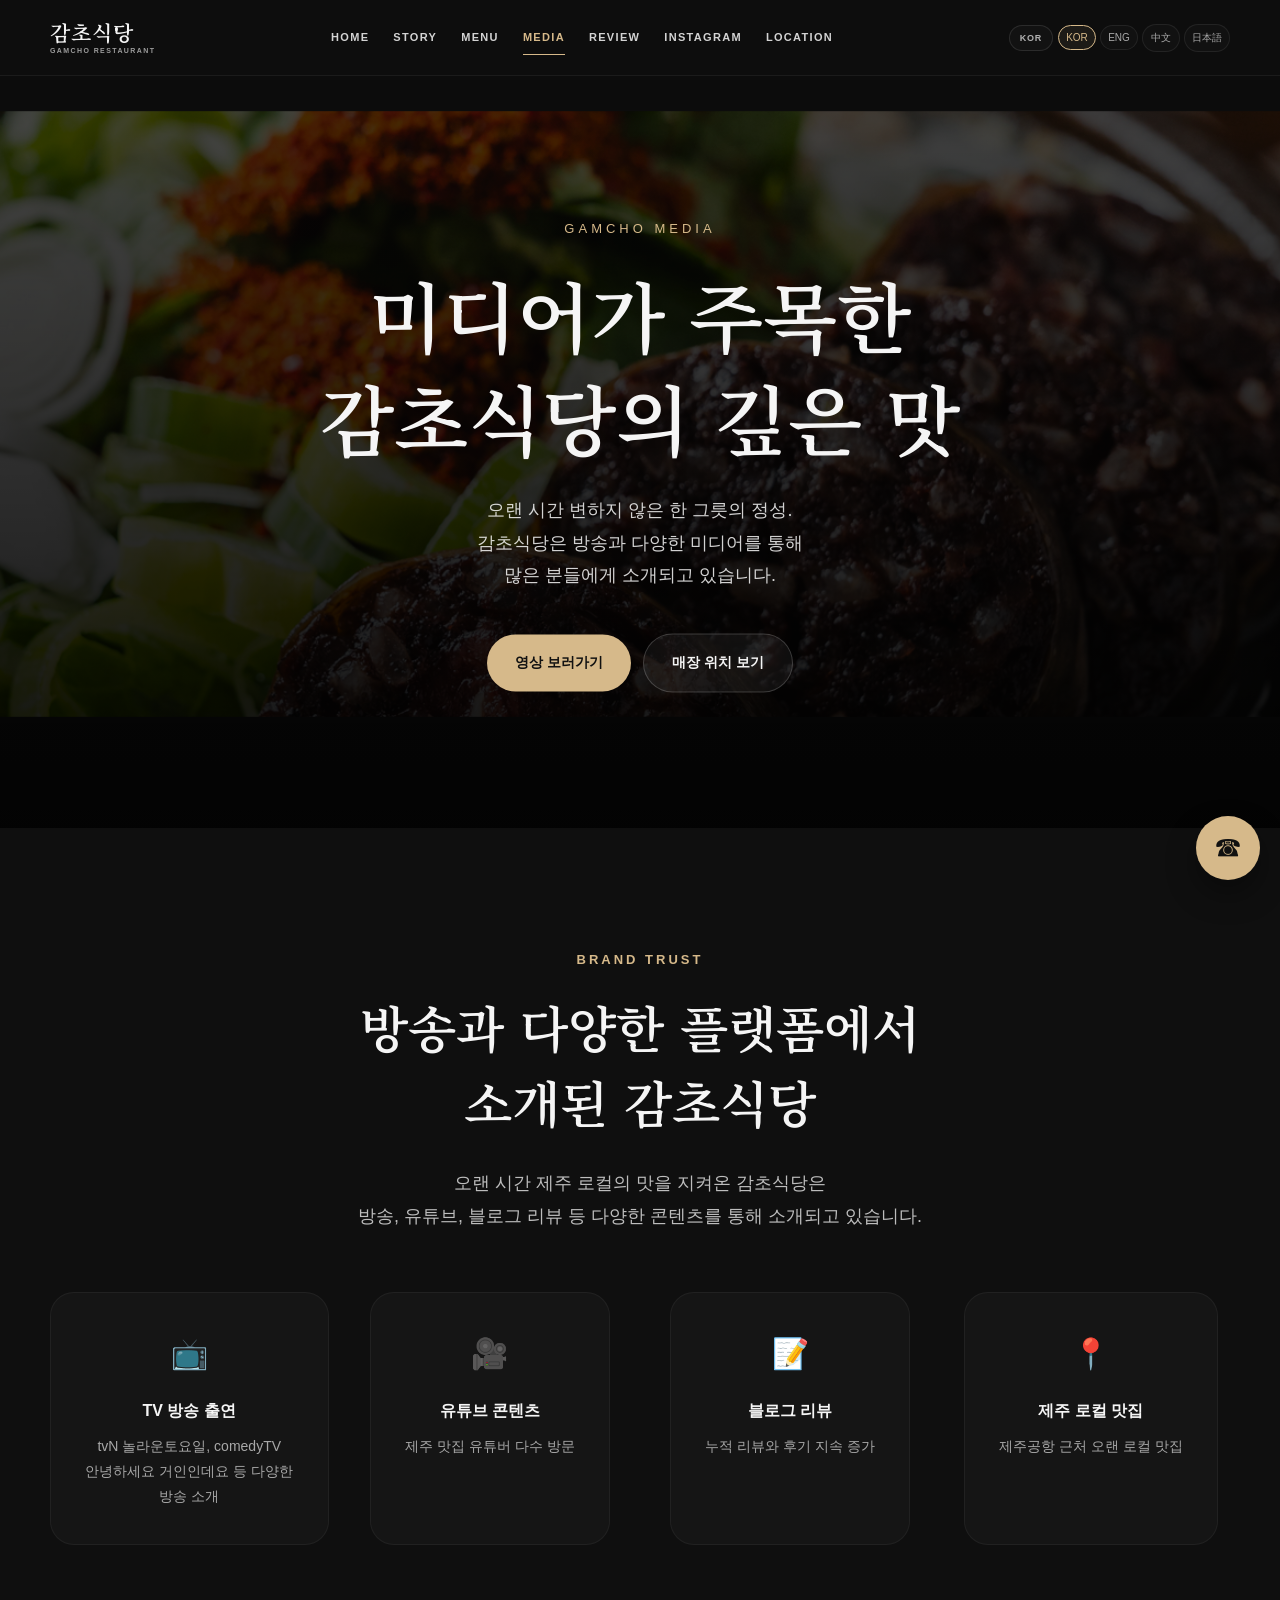
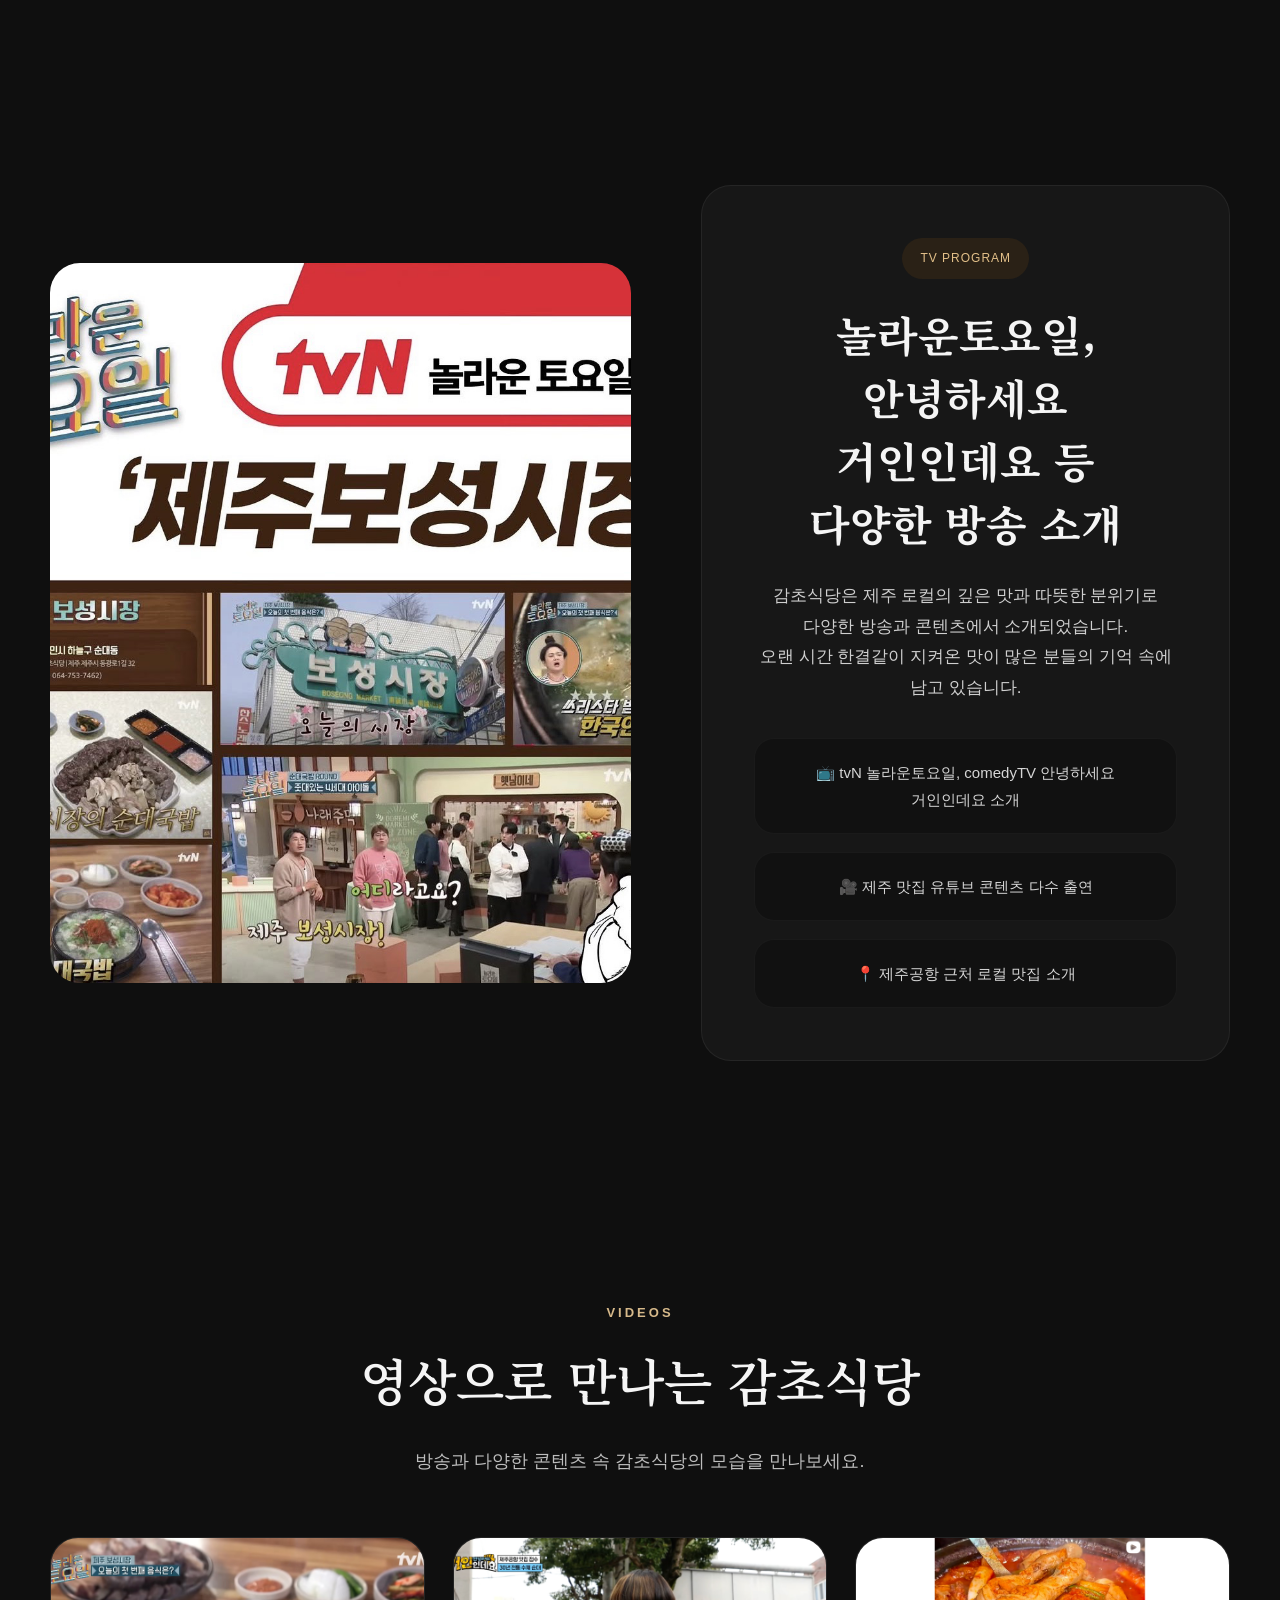
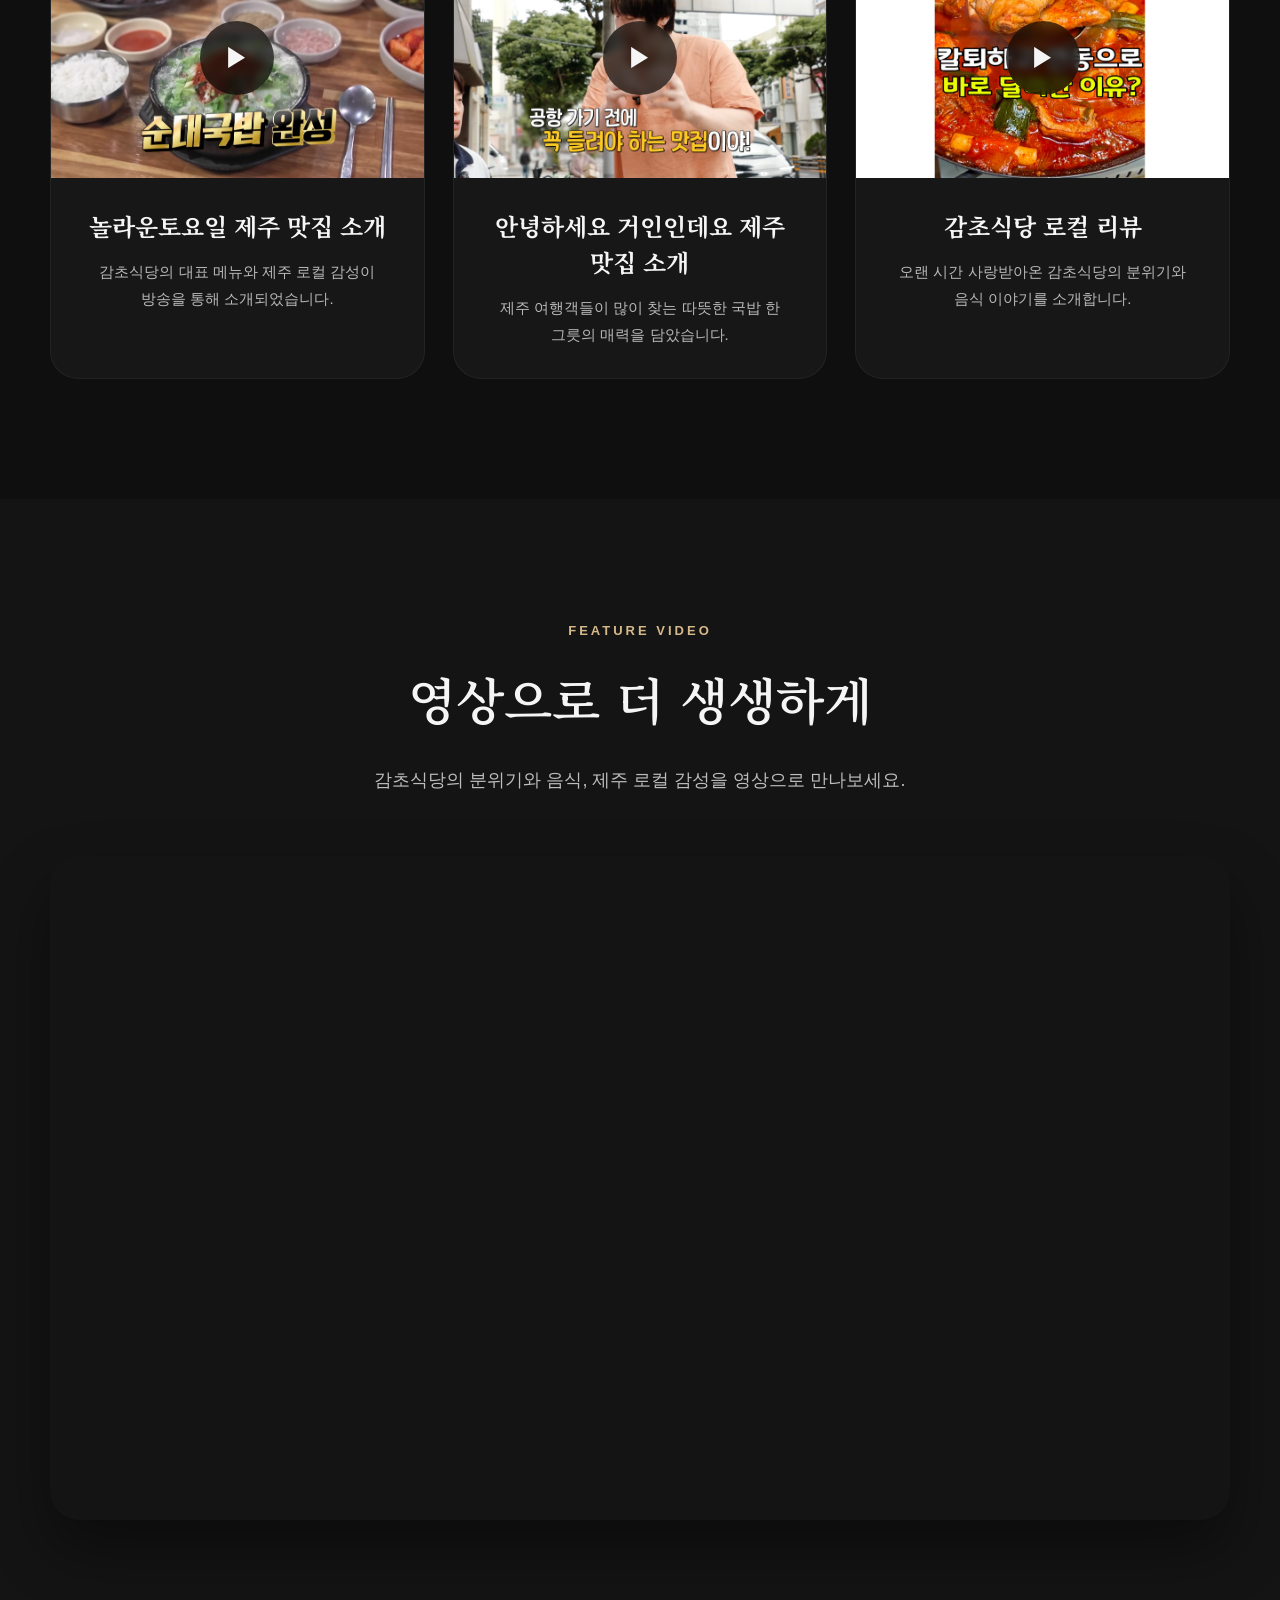
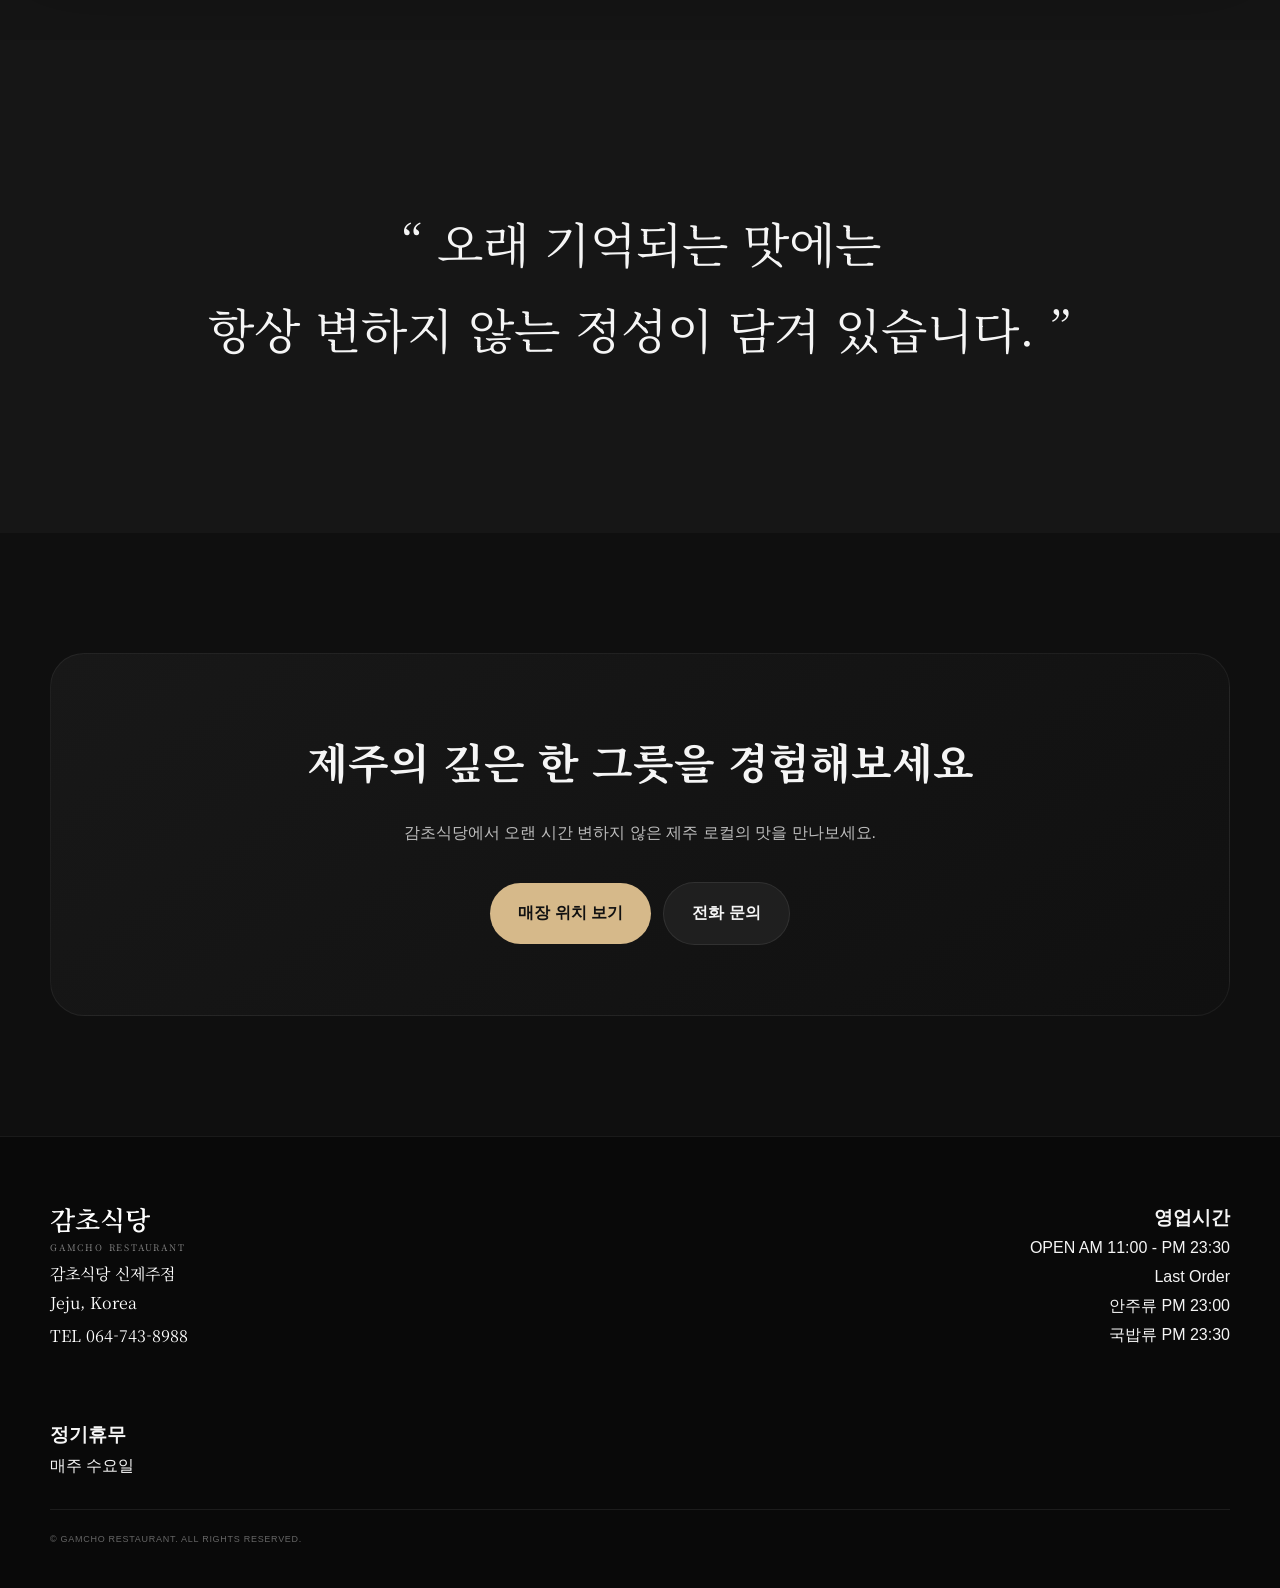
==== commit 08da137e: "Add files via upload" ====
--- a/broadcast.html
+++ b/broadcast.html
@@ -867,22 +867,30 @@
 </main>
 <footer class="site-footer">
   <div class="footer-inner">
-    <div class="footer-brand">
-      <strong>감초식당</strong>
-      <span>GAMCHO RESTAURANT</span>
-    </div>
     <div class="footer-columns">
-      <div class="footer-info">
-        <p data-i18n="footer.restaurant">감초식당 신제주점</p>
-        <p data-i18n="footer.country">Jeju, Korea</p>
+      <div class="footer-brand">
+        <strong>감초식당</strong>
+        <span>GAMCHO RESTAURANT</span>
+        <div class="footer-address">
+          <p data-i18n="footer.restaurant">감초식당 신제주점</p>
+          <p data-i18n="footer.country">Jeju, Korea</p>
+        </div>
+        <a class="footer-tel" href="tel:0647438988" data-i18n="footer.tel">TEL 064-743-8988</a>
       </div>
-      <div class="footer-info footer-hours" data-i18n="footer.hours">
-        OPEN AM 11:00 - PM 23:30<br>
-        Last Order PM 23:00<br>
-        정기휴무 매주 수요일<br>
-        TEL 064-743-8988
+
+      <div class="footer-block footer-hours">
+        <h3 data-i18n="footer.hoursTitle">영업시간</h3>
+        <p data-i18n="footer.open">OPEN AM 11:00 - PM 23:30</p>
+        <p class="footer-subtitle" data-i18n="footer.lastOrderTitle">Last Order</p>
+        <p data-i18n="footer.lastOrder">안주류 PM 23:00<br>국밥류 PM 23:30</p>
+      </div>
+
+      <div class="footer-block footer-closed">
+        <h3 data-i18n="footer.closedTitle">정기휴무</h3>
+        <p data-i18n="footer.closed">매주 수요일</p>
       </div>
     </div>
+
     <p class="copyright">© GAMCHO RESTAURANT. ALL RIGHTS RESERVED.</p>
   </div>
 </footer>
--- a/css/site-common.css
+++ b/css/site-common.css
@@ -253,24 +253,21 @@
 main .address, main .contact-info, main .location-info { text-align: center; }
 
 /* ---------- FOOTER ---------- */
+/* 푸터는 각 페이지의 기존 레이아웃을 유지합니다.
+   공통 CSS에서는 배경/색상/테두리만 통일하고,
+   text-align / flex 정렬은 페이지별 CSS에 맡깁니다. */
 footer,
 .site-footer {
   background: #0a0a0a !important;
   color: #ddd !important;
   border-top: 1px solid rgba(255,255,255,.07);
-  text-align: center !important;
 }
 
 footer .footer-inner,
 .site-footer .footer-inner {
   width: min(calc(100% - 48px), var(--gamcho-container));
-  margin: 0 auto;
-  display: flex;
-  flex-direction: column;
-  align-items: center;
-  justify-content: center;
-  gap: 18px;
-  text-align: center !important;
+  margin-left: auto;
+  margin-right: auto;
 }
 
 footer .footer-logo,
@@ -278,14 +275,12 @@
 .site-footer .footer-brand strong {
   font-family: 'Noto Serif KR', serif;
   color: #fff;
-  text-align: center;
 }
 
 footer .footer-info,
 footer .copyright,
 .site-footer .footer-info,
 .site-footer .copyright {
-  text-align: center !important;
   color: #999;
   line-height: 1.8;
 }
@@ -382,3 +377,425 @@
   main .section-inner,
   main > section > .container { width: calc(100% - 28px); }
 }
+
+
+/* =========================================================
+   GAMCHO V2 — FINAL ALIGNMENT / LAYOUT STABILIZER
+   2026-09-11
+   목적:
+   - 푸터를 제외한 모든 본문 콘텐츠의 중심축 통일
+   - 페이지별 CSS가 가진 서로 다른 container 폭 충돌 방지
+   - grid / flex 영역의 좌우 밀림 방지
+   - 데스크톱 언어 선택기를 항상 눈에 보이게
+   - 모바일에서는 기존 KOR 드롭다운 방식 유지
+   ========================================================= */
+
+/* ---------- GLOBAL BOX MODEL ---------- */
+main,
+main *,
+main *::before,
+main *::after {
+  box-sizing: border-box;
+}
+
+main {
+  width: 100%;
+  margin: 0;
+  padding: 0;
+  text-align: center;
+}
+
+/* ---------- ONE CENTRAL CONTENT AXIS ---------- */
+main > section > .section-inner,
+main > section > .container,
+main > section > .content,
+main > section > .menu-container,
+main > .section-inner,
+main > .container {
+  width: min(1180px, calc(100% - 48px));
+  max-width: 1180px;
+  margin-left: auto !important;
+  margin-right: auto !important;
+}
+
+main > section {
+  width: 100%;
+}
+
+/* Sections that use a full-bleed background still keep their
+   actual text/content centered inside their inner wrapper. */
+main .section-inner,
+main .container,
+main .menu-container,
+main .hero-content,
+main .story-cta-content {
+  margin-inline: auto !important;
+}
+
+/* ---------- HEADINGS / TEXT ---------- */
+main .section-heading,
+main .menu-category-heading,
+main .hero-content,
+main .hero-text,
+main .story-cta-content,
+main .cta-box,
+main .location-hero-content {
+  text-align: center !important;
+}
+
+main h1,
+main h2,
+main h3,
+main h4,
+main p,
+main .section-eyebrow,
+main .section-label,
+main .section-desc,
+main .intro-text,
+main .hero-description,
+main .hero-desc,
+main .text-link {
+  text-align: center !important;
+}
+
+/* Prevent max-width elements from appearing visually off-center. */
+main h1,
+main h2,
+main .section-title,
+main .section-desc,
+main .intro-text,
+main .hero-description,
+main .hero-desc,
+main .text-link {
+  margin-left: auto !important;
+  margin-right: auto !important;
+}
+
+/* ---------- BUTTON GROUPS ---------- */
+main .hero-buttons,
+main .hero-actions,
+main .cta-buttons,
+main .cta-actions,
+main .buttons,
+main .map-buttons {
+  margin-left: auto !important;
+  margin-right: auto !important;
+  justify-content: center !important;
+  align-items: center;
+}
+
+main .hero-buttons,
+main .cta-buttons,
+main .buttons {
+  display: flex;
+  flex-wrap: wrap;
+  gap: 12px;
+}
+
+/* ---------- HOME SIGNATURE / CARD GRIDS ---------- */
+main .menu-preview,
+main .review-grid,
+main .photo-grid,
+main .trust-wrap,
+main .video-grid,
+main .value-grid,
+main .instagram-grid,
+main .instagram-wrap,
+main .info-grid,
+main .guide-grid,
+main .landmark-wrap {
+  width: 100%;
+  margin-left: auto !important;
+  margin-right: auto !important;
+}
+
+main .menu-preview,
+main .review-grid,
+main .photo-grid,
+main .trust-wrap,
+main .video-grid,
+main .value-grid,
+main .instagram-grid,
+main .instagram-wrap,
+main .info-grid,
+main .guide-grid,
+main .landmark-wrap {
+  justify-items: stretch;
+}
+
+/* Center cards themselves without changing their intended columns. */
+main .menu-preview-card,
+main .review-card,
+main .photo-card,
+main .trust-box,
+main .video-card,
+main .value-card,
+main .instagram-card,
+main .info-card,
+main .guide-card,
+main .landmark-card {
+  margin-left: auto;
+  margin-right: auto;
+}
+
+/* ---------- MENU PAGE ---------- */
+main .menu-category {
+  width: 100%;
+  margin-left: auto;
+  margin-right: auto;
+}
+
+main .menu-category .menu-container {
+  width: min(1180px, calc(100% - 48px));
+  max-width: 1180px;
+  margin-left: auto !important;
+  margin-right: auto !important;
+}
+
+main .menu-category-heading {
+  display: flex;
+  flex-direction: column;
+  align-items: center;
+  justify-content: center;
+  text-align: center !important;
+  gap: 14px;
+}
+
+main .menu-category-heading > *,
+main .menu-category-title,
+main .menu-category-count {
+  margin-left: auto !important;
+  margin-right: auto !important;
+  text-align: center !important;
+}
+
+main .menu-grid {
+  width: 100%;
+  margin-left: auto !important;
+  margin-right: auto !important;
+}
+
+/* ---------- LANGUAGE SELECTOR ----------
+   Desktop: KOR + ENG + 中文 + 日本語 are visible.
+   Mobile: compact KOR button opens the existing dropdown.
+*/
+@media (min-width: 901px) {
+  .media-language {
+    display: flex !important;
+    align-items: center;
+    justify-content: center;
+    gap: 5px;
+    flex-shrink: 0;
+  }
+
+  .media-language .language-button {
+    min-width: 44px;
+    cursor: pointer;
+  }
+
+  .media-language .language-menu {
+    position: static !important;
+    min-width: auto !important;
+    padding: 0 !important;
+    display: flex !important;
+    align-items: center;
+    gap: 4px;
+    opacity: 1 !important;
+    visibility: visible !important;
+    transform: none !important;
+    background: transparent !important;
+    border: 0 !important;
+    box-shadow: none !important;
+  }
+
+  .media-language .language-menu button {
+    width: auto;
+    min-width: 38px;
+    padding: 6px 7px;
+    cursor: pointer;
+    border: 1px solid rgba(255,255,255,.10);
+    border-radius: 999px;
+    background: rgba(255,255,255,.025);
+  }
+
+  .media-language .language-menu button.active {
+    border-color: var(--gamcho-gold);
+    color: var(--gamcho-gold);
+  }
+}
+
+@media (max-width: 900px) {
+  .media-language {
+    display: flex !important;
+    align-items: center;
+  }
+
+  .media-language .language-menu {
+    position: absolute !important;
+    top: calc(100% + 10px);
+    right: 0;
+    display: block !important;
+  }
+
+  .media-language .language-menu button {
+    width: 100%;
+  }
+
+  main > section > .section-inner,
+  main > section > .container,
+  main > section > .content,
+  main > section > .menu-container,
+  main .menu-category .menu-container {
+    width: calc(100% - 32px);
+    max-width: 1180px;
+  }
+}
+
+@media (max-width: 560px) {
+  main > section > .section-inner,
+  main > section > .container,
+  main > section > .content,
+  main > section > .menu-container,
+  main .menu-category .menu-container {
+    width: calc(100% - 24px);
+  }
+
+  main .hero-buttons,
+  main .cta-buttons,
+  main .buttons {
+    flex-direction: column;
+    align-items: center;
+  }
+}
+
+/* ---------- DO NOT TOUCH FOOTER ALIGNMENT ----------
+   No footer text/flex rules are intentionally added here. */
+
+
+/* =========================================================
+   GAMCHO V2 FINAL CONSISTENCY OVERRIDES
+   2026-09-11
+   - Footer is one shared layout on every page.
+   - Menu card descriptions are intentionally left-aligned.
+   ========================================================= */
+
+/* ---------- SHARED FOOTER ---------- */
+.site-footer {
+  background: #090909 !important;
+  color: #f5f5f5 !important;
+  padding: 64px 0 42px !important;
+  margin-top: 0 !important;
+  border-top: 1px solid rgba(255,255,255,.07) !important;
+}
+
+.site-footer .footer-inner {
+  width: min(1180px, calc(100% - 48px)) !important;
+  margin: 0 auto !important;
+  display: block !important;
+}
+
+.site-footer .footer-brand {
+  display: flex !important;
+  flex-direction: column !important;
+  gap: 4px !important;
+  margin: 0 0 28px !important;
+  text-align: left !important;
+}
+
+.site-footer .footer-brand strong {
+  font-family: 'Noto Serif KR', serif !important;
+  font-size: 26px !important;
+  line-height: 1.35 !important;
+  font-weight: 600 !important;
+  color: #fff !important;
+}
+
+.site-footer .footer-brand span {
+  color: #888 !important;
+  font-size: 9px !important;
+  letter-spacing: .2em !important;
+}
+
+.site-footer .footer-columns {
+  display: grid !important;
+  grid-template-columns: 1fr 1fr !important;
+  gap: 40px !important;
+  align-items: start !important;
+  padding-bottom: 28px !important;
+}
+
+.site-footer .footer-info {
+  margin: 0 !important;
+  padding: 0 !important;
+  font-size: 13px !important;
+  line-height: 1.9 !important;
+  color: #aaa !important;
+  text-align: left !important;
+}
+
+.site-footer .footer-info p {
+  margin: 0 !important;
+}
+
+.site-footer .footer-hours {
+  text-align: right !important;
+}
+
+.site-footer .copyright {
+  width: 100% !important;
+  margin: 0 !important;
+  padding-top: 22px !important;
+  border-top: 1px solid rgba(255,255,255,.08) !important;
+  color: #666 !important;
+  font-size: 9px !important;
+  line-height: 1.6 !important;
+  letter-spacing: .08em !important;
+  text-align: left !important;
+}
+
+/* ---------- MENU CARD TEXT ---------- */
+/* Global card centering is intentionally overridden for menu descriptions. */
+main .menu-card,
+main .menu-card .menu-info,
+main .menu-card .menu-info-top {
+  text-align: left !important;
+}
+
+main .menu-card .menu-info p,
+main .menu-card .menu-info h3 {
+  text-align: left !important;
+}
+
+main .menu-card .menu-price {
+  text-align: right !important;
+}
+
+/* Keep menu intro / category navigation centered. */
+.menu-intro,
+.menu-intro .menu-container,
+.menu-hero-content {
+  text-align: center;
+}
+
+@media (max-width: 700px) {
+  .site-footer {
+    padding: 50px 0 34px !important;
+  }
+
+  .site-footer .footer-inner {
+    width: calc(100% - 40px) !important;
+  }
+
+  .site-footer .footer-columns {
+    grid-template-columns: 1fr !important;
+    gap: 18px !important;
+  }
+
+  .site-footer .footer-hours {
+    text-align: left !important;
+  }
+
+  .site-footer .copyright {
+    font-size: 8px !important;
+  }
+}
